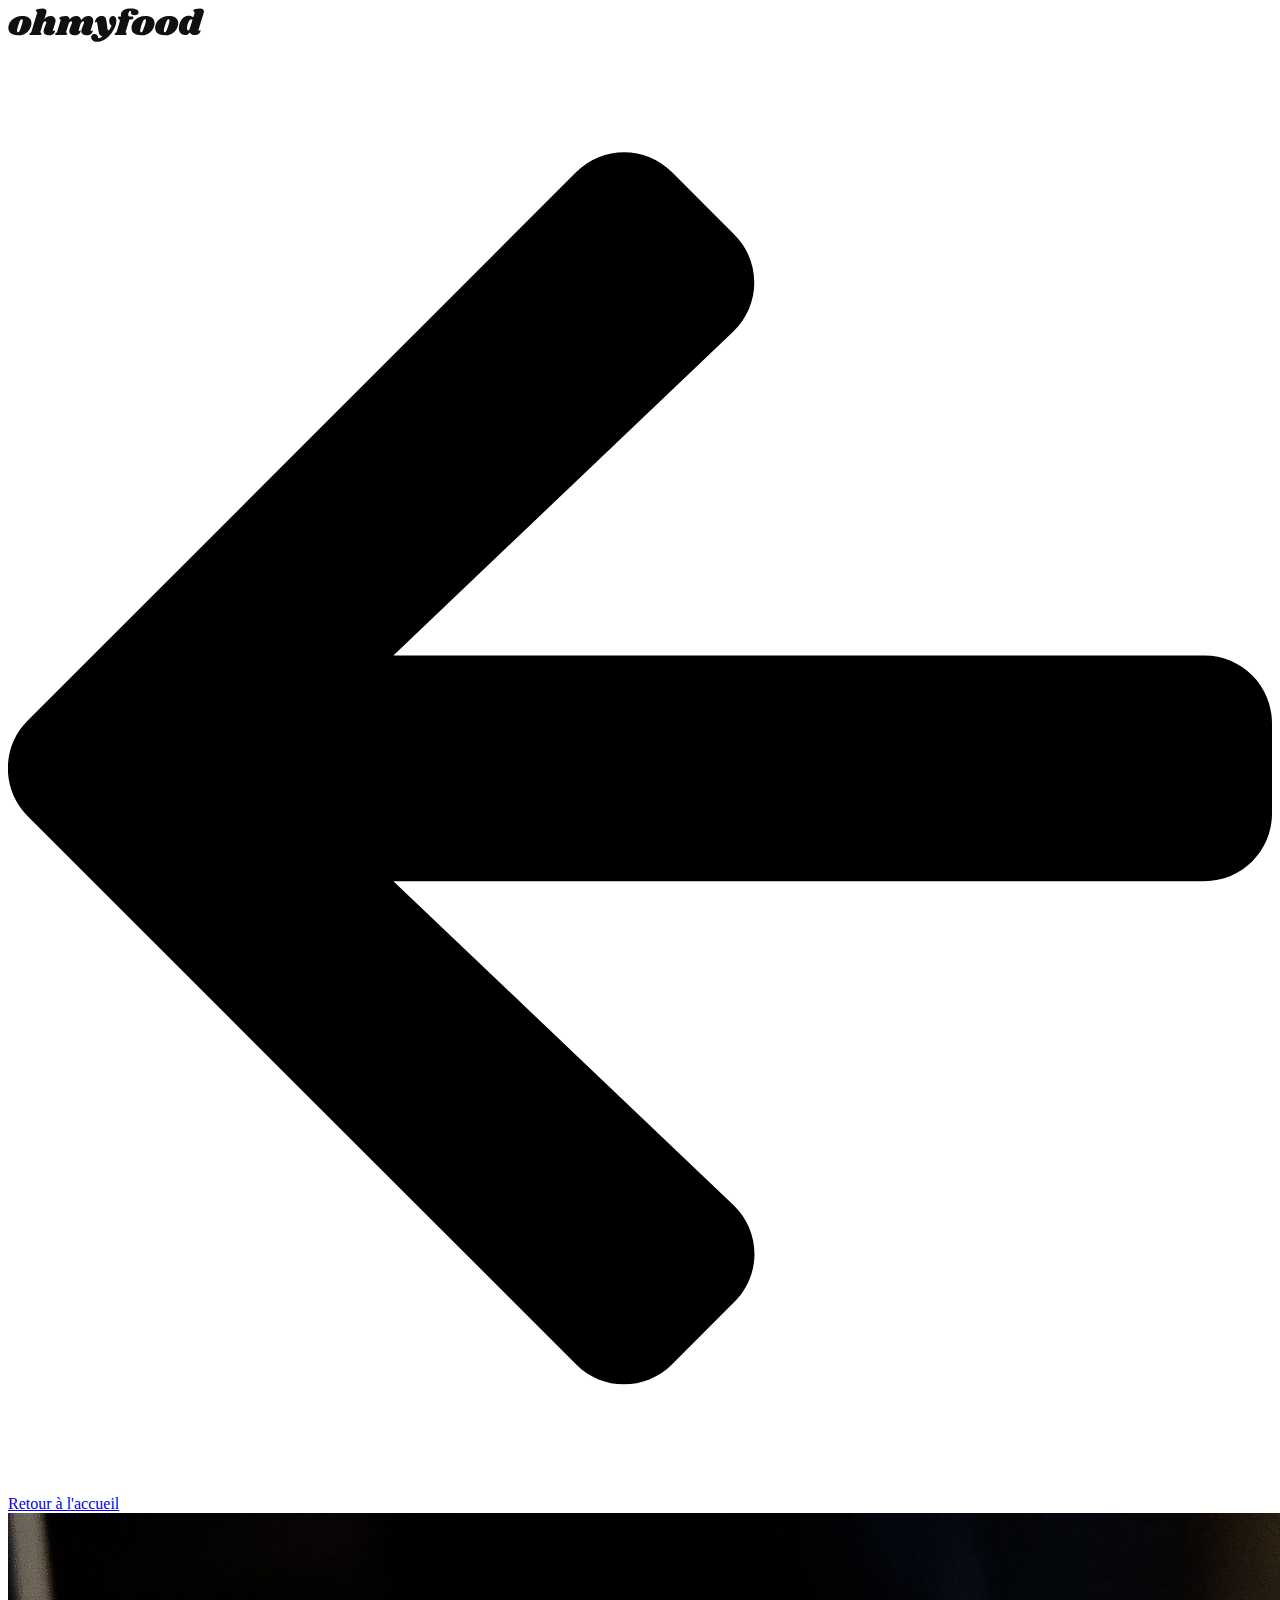
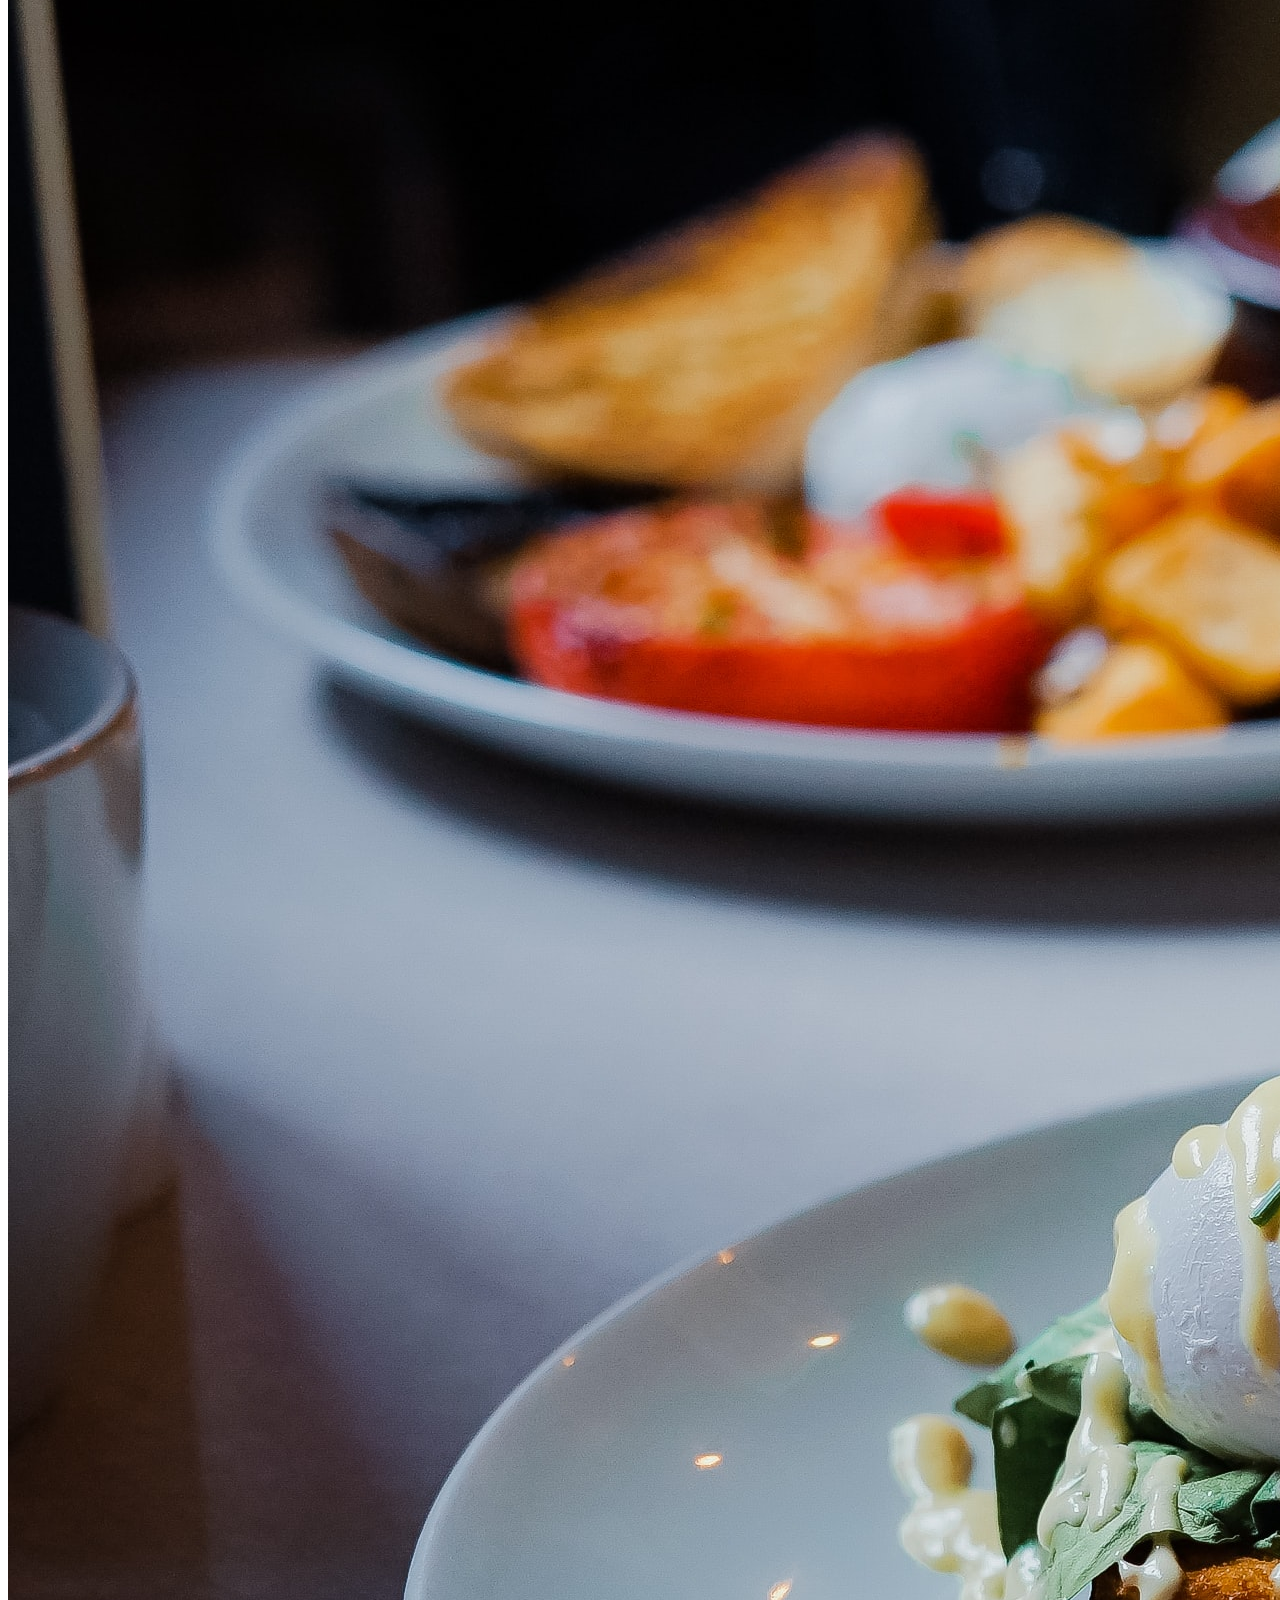
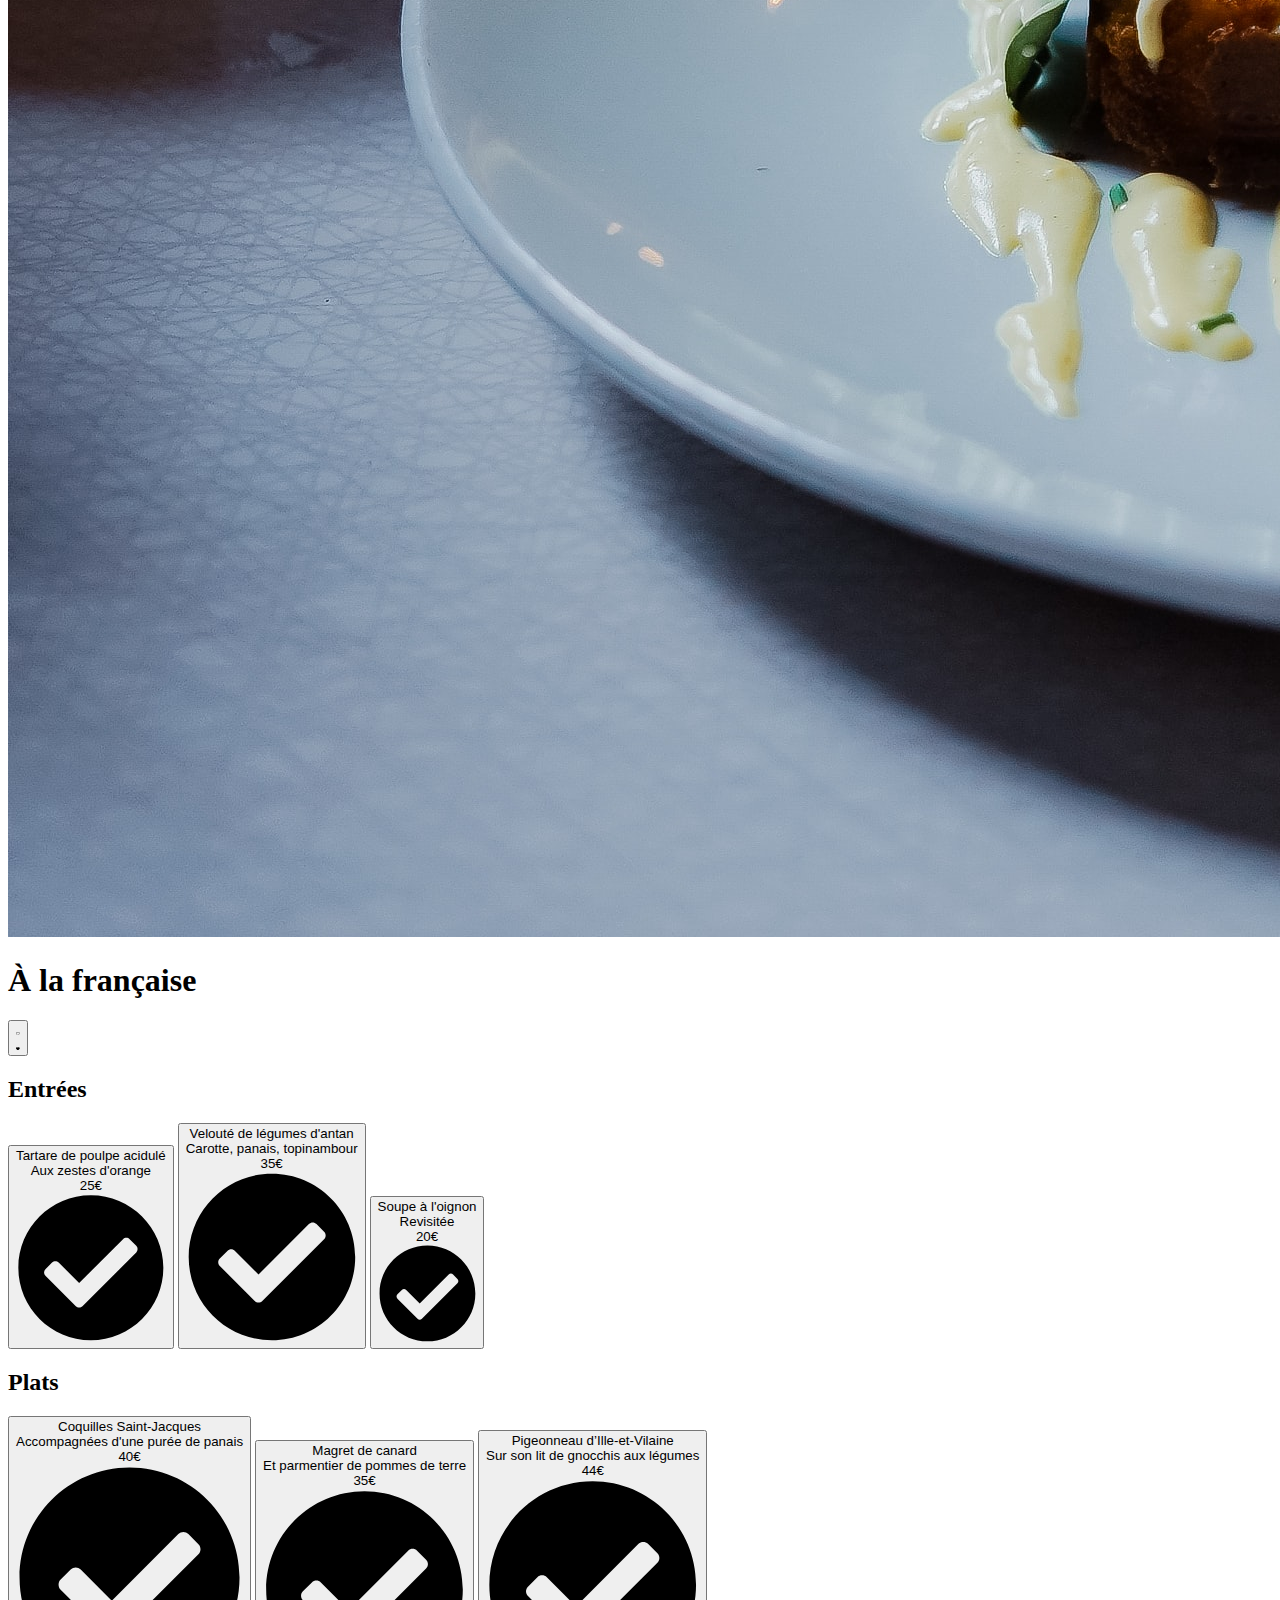
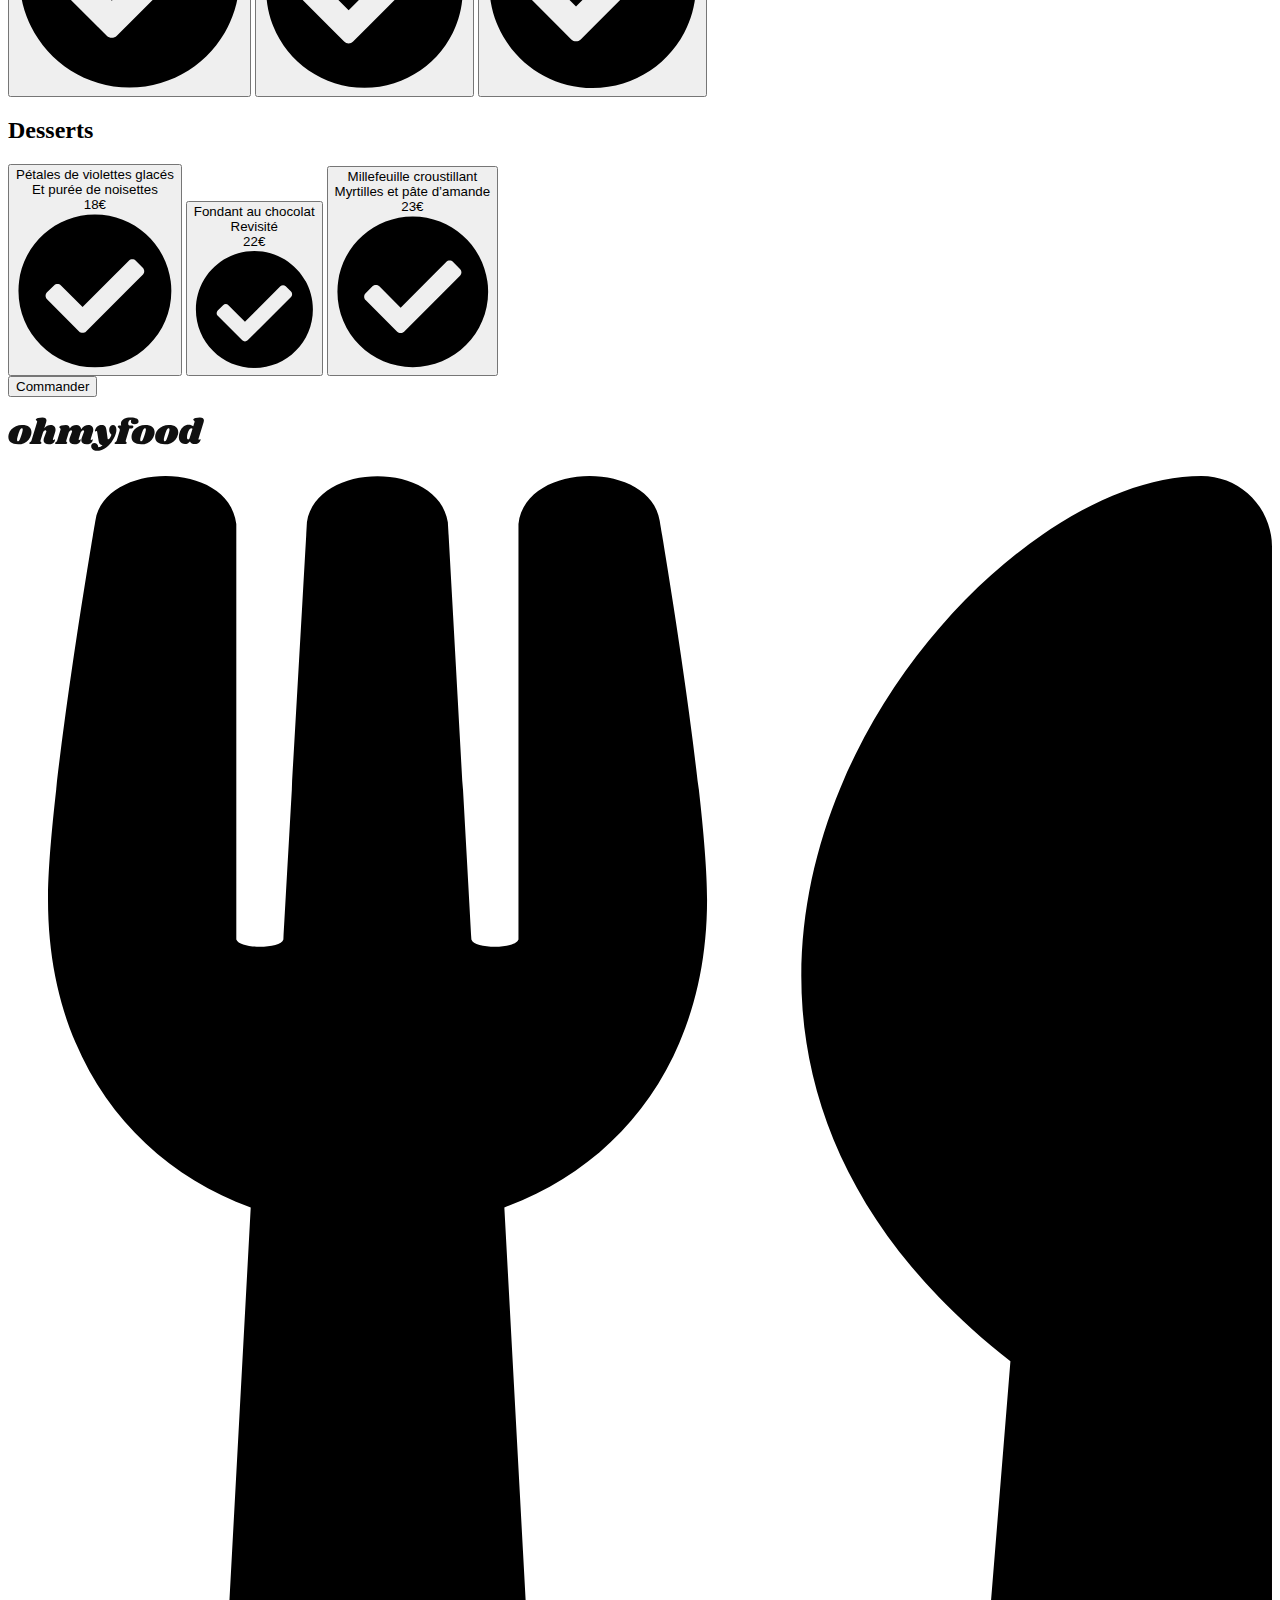
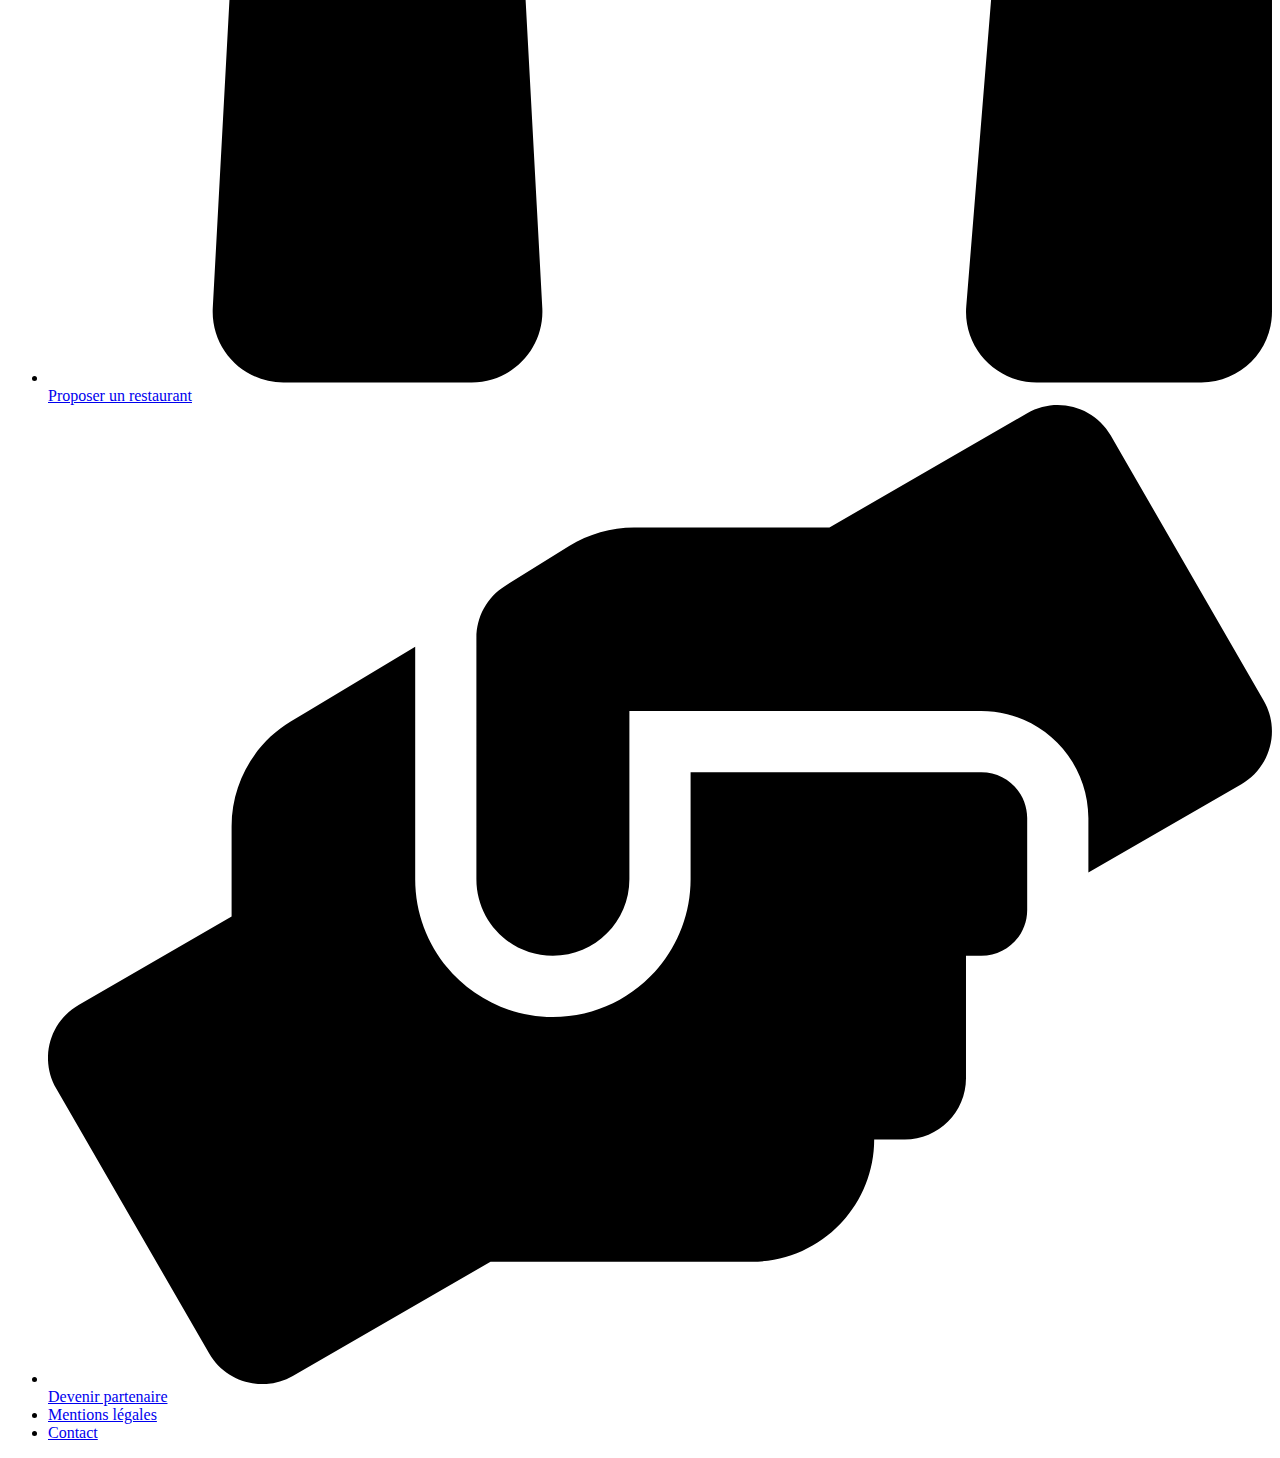
==== a-la-francaise.html @ 271e9403 "Start project" ====
<!DOCTYPE html>
<html lang="fr">
<head>
    <meta charset="UTF-8">
    <meta http-equiv="X-UA-Compatible" content="IE=edge">
    <meta name="viewport" content="width=device-width, initial-scale=1.0">
    <link rel="stylesheet" href="assets/css/main.css">
    <link rel="preconnect" href="https://fonts.googleapis.com">
    <link rel="preconnect" href="https://fonts.gstatic.com" crossorigin>
    <link href="https://fonts.googleapis.com/css2?family=Roboto:wght@300;400;500;700&family=Shrikhand&display=swap" rel="stylesheet">
    <title>Ohmyfood - À la française</title>
</head>
<body>
    <div class="container">
        <header class="header">
            <a href="" class="header-logo">
                <svg width="196" height="34" viewBox="0 0 196 34" fill="none" xmlns="http://www.w3.org/2000/svg"><path d="M13.932 7.956C17.196 7.956 19.596 8.61599 21.132 9.936C22.692 11.256 23.472 12.984 23.472 15.12C23.472 15.84 23.376 16.644 23.184 17.532C22.728 19.5 21.876 21.228 20.628 22.716C19.38 24.18 17.844 25.32 16.02 26.136C14.22 26.928 12.264 27.324 10.152 27.324C6.81599 27.324 4.34399 26.664 2.73599 25.344C1.15199 24 0.359985 22.224 0.359985 20.016C0.359985 19.272 0.455985 18.444 0.647985 17.532C1.10399 15.66 1.96799 14.004 3.23999 12.564C4.53599 11.1 6.10799 9.972 7.95599 9.18C9.82799 8.364 11.82 7.956 13.932 7.956ZM13.824 11.16C13.32 11.16 12.78 11.616 12.204 12.528C11.652 13.416 10.992 15.108 10.224 17.604C9.45599 20.1 9.07199 21.852 9.07199 22.86C9.07199 23.388 9.15599 23.748 9.32399 23.94C9.49199 24.108 9.71999 24.192 10.008 24.192C10.512 24.24 11.028 23.808 11.556 22.896C12.108 21.984 12.792 20.208 13.608 17.568C14.352 15.24 14.724 13.548 14.724 12.492C14.724 11.988 14.64 11.64 14.472 11.448C14.328 11.256 14.112 11.16 13.824 11.16Z" fill="#101010"/><path d="M44.9899 22.032C44.9419 22.128 44.9179 22.272 44.9179 22.464C44.9179 22.632 44.9539 22.764 45.0259 22.86C45.1219 22.956 45.2419 23.004 45.3859 23.004C45.6739 23.004 45.9139 22.884 46.1059 22.644C46.3219 22.38 46.4659 22.248 46.5379 22.248C46.6579 22.248 46.7539 22.332 46.8259 22.5C46.8979 22.644 46.9339 22.824 46.9339 23.04C46.9579 23.736 46.7299 24.42 46.2499 25.092C45.7699 25.74 45.0619 26.28 44.1259 26.712C43.2139 27.12 42.1099 27.324 40.8139 27.324C39.2299 27.324 37.9699 26.964 37.0339 26.244C36.0979 25.5 35.6179 24.516 35.5939 23.292C35.5939 22.404 35.8099 21.408 36.2419 20.304L38.2219 15.12C38.3419 14.808 38.4019 14.556 38.4019 14.364C38.4019 14.052 38.2939 13.812 38.0779 13.644C37.8859 13.452 37.6459 13.356 37.3579 13.356C36.9019 13.356 36.4339 13.572 35.9539 14.004C35.4979 14.412 35.1259 15.084 34.8379 16.02V15.948L32.5699 23.256C32.4979 23.544 32.4619 23.796 32.4619 24.012C32.4619 24.324 32.5219 24.576 32.6419 24.768C32.7619 24.936 32.9299 25.104 33.1459 25.272C33.3139 25.44 33.4339 25.584 33.5059 25.704C33.5779 25.8 33.5899 25.932 33.5419 26.1C33.4219 26.412 33.1819 26.64 32.8219 26.784C32.4619 26.928 31.9099 27 31.1659 27H22.9579C22.3339 27 21.8779 26.904 21.5899 26.712C21.3019 26.496 21.2059 26.22 21.3019 25.884C21.3979 25.596 21.6499 25.344 22.0579 25.128C22.4179 24.936 22.7179 24.708 22.9579 24.444C23.1979 24.18 23.4019 23.76 23.5699 23.184L29.0419 5.22C29.1139 5.004 29.1499 4.824 29.1499 4.68C29.1499 4.416 29.0779 4.2 28.9339 4.032C28.8139 3.864 28.6459 3.696 28.4299 3.528C28.1899 3.336 28.0099 3.168 27.8899 3.024C27.7939 2.88 27.7819 2.688 27.8539 2.448C27.9979 1.896 28.7539 1.416 30.1219 1.00799C31.4899 0.599996 32.9179 0.395996 34.4059 0.395996C35.7979 0.395996 36.8179 0.659996 37.4659 1.188C38.1379 1.716 38.4739 2.436 38.4739 3.348C38.4739 3.876 38.3899 4.392 38.2219 4.896L36.2779 11.232C37.2139 10.008 38.1979 9.156 39.2299 8.676C40.2859 8.196 41.4259 7.956 42.6499 7.956C44.1139 7.956 45.2899 8.4 46.1779 9.288C47.0899 10.176 47.5459 11.328 47.5459 12.744C47.5459 13.488 47.4259 14.22 47.1859 14.94L44.9899 22.032Z" fill="#101010"/><path d="M82.7165 22.032C82.6685 22.128 82.6445 22.272 82.6445 22.464C82.6445 22.632 82.6805 22.764 82.7525 22.86C82.8485 22.956 82.9685 23.004 83.1125 23.004C83.4005 23.004 83.6405 22.884 83.8325 22.644C84.0485 22.38 84.1925 22.248 84.2645 22.248C84.3845 22.248 84.4805 22.332 84.5525 22.5C84.6245 22.644 84.6605 22.824 84.6605 23.04C84.6845 23.736 84.4565 24.42 83.9765 25.092C83.4965 25.74 82.7885 26.28 81.8525 26.712C80.9405 27.12 79.8365 27.324 78.5405 27.324C76.9565 27.324 75.6965 26.964 74.7605 26.244C73.8245 25.5 73.3445 24.516 73.3205 23.292C73.3205 22.404 73.5365 21.408 73.9685 20.304L75.9485 15.12C76.0685 14.808 76.1285 14.556 76.1285 14.364C76.1285 14.052 76.0205 13.812 75.8045 13.644C75.6125 13.452 75.3725 13.356 75.0845 13.356C74.6765 13.356 74.2565 13.536 73.8245 13.896C73.3925 14.256 73.0085 14.82 72.6725 15.588L70.6925 22.032C70.6445 22.128 70.6205 22.272 70.6205 22.464C70.6205 22.632 70.6565 22.764 70.7285 22.86C70.8245 22.956 70.9445 23.004 71.0885 23.004C71.3765 23.004 71.6165 22.884 71.8085 22.644C72.0245 22.38 72.1685 22.248 72.2405 22.248C72.3605 22.248 72.4565 22.332 72.5285 22.5C72.6005 22.644 72.6365 22.824 72.6365 23.04C72.6605 23.736 72.4325 24.42 71.9525 25.092C71.4725 25.74 70.7645 26.28 69.8285 26.712C68.9165 27.12 67.8125 27.324 66.5165 27.324C64.9325 27.324 63.6725 26.964 62.7365 26.244C61.8005 25.5 61.3205 24.516 61.2965 23.292C61.2965 22.404 61.5125 21.408 61.9445 20.304L63.9245 15.12C64.0445 14.808 64.1045 14.556 64.1045 14.364C64.1045 14.052 63.9965 13.812 63.7805 13.644C63.5885 13.452 63.3485 13.356 63.0605 13.356C62.6525 13.356 62.2325 13.536 61.8005 13.896C61.3685 14.232 61.0085 14.784 60.7205 15.552L58.3445 23.256C58.2485 23.52 58.2005 23.772 58.2005 24.012C58.2005 24.3 58.2605 24.54 58.3805 24.732C58.5005 24.9 58.6685 25.08 58.8845 25.272C59.0525 25.416 59.1725 25.548 59.2445 25.668C59.3165 25.788 59.3285 25.932 59.2805 26.1C59.1845 26.412 58.9565 26.64 58.5965 26.784C58.2365 26.928 57.6725 27 56.9045 27H48.6965C48.0725 27 47.6285 26.904 47.3645 26.712C47.0765 26.496 46.9685 26.22 47.0405 25.884C47.1365 25.596 47.3885 25.344 47.7965 25.128C48.1565 24.936 48.4565 24.708 48.6965 24.444C48.9365 24.18 49.1405 23.76 49.3085 23.184L52.5125 12.78C52.5605 12.66 52.5845 12.492 52.5845 12.276C52.5845 12.012 52.5245 11.808 52.4045 11.664C52.3085 11.52 52.1405 11.34 51.9005 11.124C51.6605 10.932 51.4925 10.764 51.3965 10.62C51.3005 10.476 51.2885 10.284 51.3605 10.044C51.5045 9.492 52.2605 9.012 53.6285 8.604C54.9965 8.172 56.4245 7.956 57.9125 7.956C59.0885 7.956 60.0125 8.28 60.6845 8.928C61.3805 9.576 61.7165 10.464 61.6925 11.592C62.6765 10.224 63.7085 9.276 64.7885 8.748C65.8925 8.22 67.0805 7.956 68.3525 7.956C69.7445 7.956 70.8725 8.364 71.7365 9.18C72.6245 9.972 73.1165 11.016 73.2125 12.312C74.2445 10.68 75.3485 9.552 76.5245 8.928C77.7005 8.28 78.9845 7.956 80.3765 7.956C81.8405 7.956 83.0165 8.4 83.9045 9.288C84.8165 10.176 85.2725 11.328 85.2725 12.744C85.2725 13.488 85.1525 14.22 84.9125 14.94L82.7165 22.032Z" fill="#101010"/><path d="M104.932 7.956C105.988 7.956 106.828 8.388 107.452 9.252C108.1 10.092 108.424 11.244 108.424 12.708C108.424 13.98 108.196 15.348 107.74 16.812C106.852 19.764 105.424 22.548 103.456 25.164C101.512 27.78 99.2675 29.88 96.7235 31.464C94.2035 33.048 91.6836 33.84 89.1636 33.84C87.9156 33.84 86.8355 33.624 85.9235 33.192C85.0355 32.76 84.3635 32.184 83.9075 31.464C83.4275 30.744 83.1875 29.976 83.1875 29.16C83.1875 28.8 83.2475 28.404 83.3675 27.972C83.5835 27.3 83.9435 26.784 84.4475 26.424C84.9515 26.064 85.5516 25.884 86.2476 25.884C87.3516 25.884 88.2515 26.256 88.9475 27C89.6675 27.768 90.1236 28.812 90.3156 30.132C91.8516 30.06 93.2675 29.4 94.5635 28.152C93.3395 27.936 92.4275 27.528 91.8275 26.928C91.2515 26.304 90.8555 25.344 90.6395 24.048L89.1995 15.228C89.1275 14.772 89.0195 14.46 88.8755 14.292C88.7555 14.1 88.5876 14.004 88.3716 14.004C88.2036 14.004 87.9995 14.088 87.7595 14.256C87.5435 14.424 87.3875 14.508 87.2915 14.508C87.0995 14.508 87.0035 14.304 87.0035 13.896C87.0035 13.56 87.0635 13.2 87.1835 12.816C87.6155 11.448 88.4196 10.296 89.5956 9.36C90.7716 8.4 92.1395 7.92 93.6995 7.92C95.2355 7.92 96.3635 8.376 97.0835 9.288C97.8275 10.2 98.3076 11.604 98.5236 13.5L99.6035 21.42C99.6755 22.02 99.8915 22.32 100.252 22.32C100.684 22.32 101.188 21.936 101.764 21.168C102.34 20.376 102.904 19.26 103.456 17.82C102.736 17.172 102.184 16.428 101.8 15.588C101.416 14.748 101.224 13.848 101.224 12.888C101.224 12.144 101.32 11.472 101.512 10.872C101.8 9.912 102.244 9.192 102.844 8.712C103.468 8.208 104.164 7.956 104.932 7.956Z" fill="#101010"/><path d="M122.864 0.395996C125.432 0.395996 127.352 0.791996 128.624 1.584C129.92 2.352 130.568 3.3 130.568 4.428C130.568 5.34 130.184 6.048 129.416 6.552C128.672 7.032 127.688 7.272 126.464 7.272C125.336 7.272 124.46 6.996 123.836 6.444C123.212 5.892 122.9 5.208 122.9 4.392C122.9 3.888 123.056 3.36 123.368 2.808C122.648 2.808 122.048 2.988 121.568 3.348C121.088 3.684 120.716 4.272 120.452 5.112C120.308 5.64 120.236 6.132 120.236 6.588C120.236 7.164 120.332 7.62 120.524 7.956C120.74 8.268 121.04 8.424 121.424 8.424H123.548C124.796 8.424 125.42 8.808 125.42 9.576C125.42 9.672 125.396 9.816 125.348 10.008C125.204 10.536 124.904 10.932 124.448 11.196C124.016 11.46 123.356 11.592 122.468 11.592H121.388L117.824 23.256C117.752 23.544 117.716 23.796 117.716 24.012C117.716 24.324 117.776 24.576 117.896 24.768C118.016 24.936 118.184 25.104 118.4 25.272C118.568 25.44 118.688 25.584 118.76 25.704C118.832 25.8 118.844 25.932 118.796 26.1C118.676 26.412 118.436 26.64 118.076 26.784C117.716 26.928 117.164 27 116.42 27H108.212C107.588 27 107.132 26.904 106.844 26.712C106.556 26.496 106.46 26.22 106.556 25.884C106.652 25.596 106.904 25.344 107.312 25.128C107.672 24.936 107.972 24.708 108.212 24.444C108.452 24.18 108.656 23.76 108.824 23.184L111.632 13.968C111.752 13.608 111.812 13.236 111.812 12.852C111.812 12.372 111.704 12 111.488 11.736C111.296 11.448 110.996 11.136 110.588 10.8C110.324 10.584 110.12 10.404 109.976 10.26C109.856 10.092 109.796 9.9 109.796 9.684C109.772 9.228 109.928 8.904 110.264 8.712C110.624 8.52 111.296 8.424 112.28 8.424H113.18C113.012 7.824 112.928 7.224 112.928 6.624C112.928 6.024 113.036 5.4 113.252 4.752C113.708 3.528 114.68 2.496 116.168 1.65599C117.68 0.815996 119.912 0.395996 122.864 0.395996Z" fill="#101010"/><path d="M137.084 7.956C140.348 7.956 142.748 8.61599 144.284 9.936C145.844 11.256 146.624 12.984 146.624 15.12C146.624 15.84 146.528 16.644 146.336 17.532C145.88 19.5 145.028 21.228 143.78 22.716C142.532 24.18 140.996 25.32 139.172 26.136C137.372 26.928 135.416 27.324 133.304 27.324C129.968 27.324 127.496 26.664 125.888 25.344C124.304 24 123.512 22.224 123.512 20.016C123.512 19.272 123.608 18.444 123.8 17.532C124.256 15.66 125.12 14.004 126.392 12.564C127.688 11.1 129.26 9.972 131.108 9.18C132.98 8.364 134.972 7.956 137.084 7.956ZM136.976 11.16C136.472 11.16 135.932 11.616 135.356 12.528C134.804 13.416 134.144 15.108 133.376 17.604C132.608 20.1 132.224 21.852 132.224 22.86C132.224 23.388 132.308 23.748 132.476 23.94C132.644 24.108 132.872 24.192 133.16 24.192C133.664 24.24 134.18 23.808 134.708 22.896C135.26 21.984 135.944 20.208 136.76 17.568C137.504 15.24 137.876 13.548 137.876 12.492C137.876 11.988 137.792 11.64 137.624 11.448C137.48 11.256 137.264 11.16 136.976 11.16Z" fill="#101010"/><path d="M160.709 7.956C163.973 7.956 166.373 8.61599 167.909 9.936C169.469 11.256 170.249 12.984 170.249 15.12C170.249 15.84 170.153 16.644 169.961 17.532C169.505 19.5 168.653 21.228 167.405 22.716C166.157 24.18 164.621 25.32 162.797 26.136C160.997 26.928 159.041 27.324 156.929 27.324C153.593 27.324 151.121 26.664 149.513 25.344C147.929 24 147.137 22.224 147.137 20.016C147.137 19.272 147.233 18.444 147.425 17.532C147.881 15.66 148.745 14.004 150.017 12.564C151.313 11.1 152.885 9.972 154.733 9.18C156.605 8.364 158.597 7.956 160.709 7.956ZM160.601 11.16C160.097 11.16 159.557 11.616 158.981 12.528C158.429 13.416 157.769 15.108 157.001 17.604C156.233 20.1 155.849 21.852 155.849 22.86C155.849 23.388 155.933 23.748 156.101 23.94C156.269 24.108 156.497 24.192 156.785 24.192C157.289 24.24 157.805 23.808 158.333 22.896C158.885 21.984 159.569 20.208 160.385 17.568C161.129 15.24 161.501 13.548 161.501 12.492C161.501 11.988 161.417 11.64 161.249 11.448C161.105 11.256 160.889 11.16 160.601 11.16Z" fill="#101010"/><path d="M190.526 21.816C190.478 22.008 190.454 22.14 190.454 22.212C190.454 22.38 190.502 22.512 190.598 22.608C190.694 22.704 190.814 22.752 190.958 22.752C191.246 22.752 191.486 22.632 191.678 22.392C191.894 22.128 192.038 21.996 192.11 21.996C192.23 21.996 192.326 22.08 192.398 22.248C192.47 22.416 192.506 22.608 192.506 22.824C192.53 23.472 192.278 24.132 191.75 24.804C191.246 25.476 190.562 26.028 189.698 26.46C188.834 26.892 187.898 27.108 186.89 27.108C185.69 27.108 184.646 26.88 183.758 26.424C182.87 25.968 182.258 25.368 181.922 24.624C181.274 25.464 180.53 26.088 179.69 26.496C178.85 26.904 177.962 27.108 177.026 27.108C175.922 27.108 174.89 26.832 173.93 26.28C172.994 25.728 172.238 24.948 171.662 23.94C171.11 22.908 170.834 21.744 170.834 20.448C170.834 18.264 171.242 16.212 172.058 14.292C172.898 12.348 174.062 10.788 175.55 9.612C177.038 8.412 178.73 7.812 180.626 7.812C181.658 7.812 182.534 7.932 183.254 8.172C183.998 8.412 184.67 8.772 185.27 9.252L186.494 5.22C186.566 5.004 186.602 4.824 186.602 4.68C186.602 4.416 186.53 4.2 186.386 4.032C186.266 3.864 186.098 3.696 185.882 3.528C185.642 3.336 185.462 3.168 185.342 3.024C185.246 2.88 185.234 2.688 185.306 2.448C185.45 1.896 186.206 1.416 187.574 1.00799C188.942 0.599996 190.37 0.395996 191.858 0.395996C193.25 0.395996 194.27 0.659996 194.918 1.188C195.59 1.716 195.926 2.436 195.926 3.348C195.926 3.876 195.842 4.392 195.674 4.896L190.526 21.816ZM184.514 11.7C184.13 11.364 183.71 11.196 183.254 11.196C182.558 11.196 181.874 11.712 181.202 12.744C180.53 13.776 179.99 15.024 179.582 16.488C179.174 17.952 178.982 19.272 179.006 20.448C179.006 21.768 179.438 22.428 180.302 22.428C180.614 22.428 180.878 22.308 181.094 22.068C181.31 21.804 181.514 21.384 181.706 20.808L184.514 11.7Z" fill="#101010"/></svg>
            </a>
            <a href="index.html" class="header-back">
                <svg class="header-back-icon" xmlns="http://www.w3.org/2000/svg" viewBox="0 0 448 512"><path d="M257.5 445.1l-22.2 22.2c-9.4 9.4-24.6 9.4-33.9 0L7 273c-9.4-9.4-9.4-24.6 0-33.9L201.4 44.7c9.4-9.4 24.6-9.4 33.9 0l22.2 22.2c9.5 9.5 9.3 25-.4 34.3L136.6 216H424c13.3 0 24 10.7 24 24v32c0 13.3-10.7 24-24 24H136.6l120.5 114.8c9.8 9.3 10 24.8.4 34.3z"/></svg>
                <span class="header-back-text">Retour à l'accueil</span>
            </a>
        </header>
        <main class="main">
            <section class="restaurant">
                <div class="restaurant-picture">
                    <img src="assets/images/restaurants/toa-heftiba-DQKerTsQwi0-unsplash.jpg" alt="À la française">
                </div>
                <div class="restaurant-wrapper">
                    <div class="restaurant-header">
                        <h1 class="restaurant-header-title">À la française</h1>
                        <div class="restaurant-header-action">
                            <button class="like">

                                <svg class="like-heart-light" xmlns="http://www.w3.org/2000/svg" viewBox="0 0 512 512"><path d="M462.3 62.7c-54.5-46.4-136-38.7-186.6 13.5L256 96.6l-19.7-20.3C195.5 34.1 113.2 8.7 49.7 62.7c-62.8 53.6-66.1 149.8-9.9 207.8l193.5 199.8c6.2 6.4 14.4 9.7 22.6 9.7 8.2 0 16.4-3.2 22.6-9.7L472 270.5c56.4-58 53.1-154.2-9.7-207.8zm-13.1 185.6L256.4 448.1 62.8 248.3c-38.4-39.6-46.4-115.1 7.7-161.2 54.8-46.8 119.2-12.9 142.8 11.5l42.7 44.1 42.7-44.1c23.2-24 88.2-58 142.8-11.5 54 46 46.1 121.5 7.7 161.2z"/></svg>
                                <svg class="like-heart-solid" xmlns="http://www.w3.org/2000/svg" viewBox="0 0 512 512">
                                    <defs>
                                        <linearGradient id="like-gradient" gradientTransform="rotate(110)">
                                            <stop offset="0%" stop-color="var(--color-start)" />
                                            <stop offset="100%" stop-color="var(--color-end)" />
                                        </linearGradient>
                                    </defs>
                                    <path d="M462.3 62.6C407.5 15.9 326 24.3 275.7 76.2L256 96.5l-19.7-20.3C186.1 24.3 104.5 15.9 49.7 62.6c-62.8 53.6-66.1 149.8-9.9 207.9l193.5 199.8c12.5 12.9 32.8 12.9 45.3 0l193.5-199.8c56.3-58.1 53-154.3-9.8-207.9z"/>
                                </svg>
                            </button>
                        </div>
                    </div>
                    <div class="restaurant-menu">
                        <div class="courses">
                            <h2 class="courses-title">Entrées</h2>
                            <div class="courses-list">
                                <button type="button" class="course">
                                    <div class="course-content">
                                        <div class="course-content-header">
                                            <div class="course-content-header-title">Tartare de poulpe acidulé</div>
                                            <div class="course-content-header-secondary">Aux zestes d'orange</div>
                                        </div>
                                        <div class="course-content-price">25€</div>
                                    </div>
                                    <div class="course-checkbox">
                                        <span class="course-checkbox-icon">
                                            <svg xmlns="http://www.w3.org/2000/svg" viewBox="0 0 512 512"><path d="M504 256c0 136.967-111.033 248-248 248S8 392.967 8 256 119.033 8 256 8s248 111.033 248 248zM227.314 387.314l184-184c6.248-6.248 6.248-16.379 0-22.627l-22.627-22.627c-6.248-6.249-16.379-6.249-22.628 0L216 308.118l-70.059-70.059c-6.248-6.248-16.379-6.248-22.628 0l-22.627 22.627c-6.248 6.248-6.248 16.379 0 22.627l104 104c6.249 6.249 16.379 6.249 22.628.001z"/></svg>
                                        </span>
                                    </div>
                                </button>
                                <button type="button" class="course">
                                    <div class="course-content">
                                        <div class="course-content-header">
                                            <div class="course-content-header-title">Velouté de légumes d'antan</div>
                                            <div class="course-content-header-secondary">Carotte, panais, topinambour</div>
                                        </div>
                                        <div class="course-content-price">35€</div>
                                    </div>
                                    <div class="course-checkbox">
                                        <span class="course-checkbox-icon">
                                            <svg xmlns="http://www.w3.org/2000/svg" viewBox="0 0 512 512"><path d="M504 256c0 136.967-111.033 248-248 248S8 392.967 8 256 119.033 8 256 8s248 111.033 248 248zM227.314 387.314l184-184c6.248-6.248 6.248-16.379 0-22.627l-22.627-22.627c-6.248-6.249-16.379-6.249-22.628 0L216 308.118l-70.059-70.059c-6.248-6.248-16.379-6.248-22.628 0l-22.627 22.627c-6.248 6.248-6.248 16.379 0 22.627l104 104c6.249 6.249 16.379 6.249 22.628.001z"/></svg>
                                        </span>
                                    </div>
                                </button>
                                <button type="button" class="course">
                                    <div class="course-content">
                                        <div class="course-content-header">
                                            <div class="course-content-header-title">Soupe à l'oignon</div>
                                            <div class="course-content-header-secondary">Revisitée</div>
                                        </div>
                                        <div class="course-content-price">20€</div>
                                    </div>
                                    <div class="course-checkbox">
                                        <span class="course-checkbox-icon">
                                            <svg xmlns="http://www.w3.org/2000/svg" viewBox="0 0 512 512"><path d="M504 256c0 136.967-111.033 248-248 248S8 392.967 8 256 119.033 8 256 8s248 111.033 248 248zM227.314 387.314l184-184c6.248-6.248 6.248-16.379 0-22.627l-22.627-22.627c-6.248-6.249-16.379-6.249-22.628 0L216 308.118l-70.059-70.059c-6.248-6.248-16.379-6.248-22.628 0l-22.627 22.627c-6.248 6.248-6.248 16.379 0 22.627l104 104c6.249 6.249 16.379 6.249 22.628.001z"/></svg>
                                        </span>
                                    </div>
                                </button>
                            </div>
                        </div>
                        <div class="courses">
                            <h2 class="courses-title">Plats</h2>
                            <div class="courses-list">
                                <button type="button" class="course">
                                    <div class="course-content">
                                        <div class="course-content-header">
                                            <div class="course-content-header-title">Coquilles Saint-Jacques</div>
                                            <div class="course-content-header-secondary">Accompagnées d'une purée de panais</div>
                                        </div>
                                        <div class="course-content-price">40€</div>
                                    </div>
                                    <div class="course-checkbox">
                                        <span class="course-checkbox-icon">
                                            <svg xmlns="http://www.w3.org/2000/svg" viewBox="0 0 512 512"><path d="M504 256c0 136.967-111.033 248-248 248S8 392.967 8 256 119.033 8 256 8s248 111.033 248 248zM227.314 387.314l184-184c6.248-6.248 6.248-16.379 0-22.627l-22.627-22.627c-6.248-6.249-16.379-6.249-22.628 0L216 308.118l-70.059-70.059c-6.248-6.248-16.379-6.248-22.628 0l-22.627 22.627c-6.248 6.248-6.248 16.379 0 22.627l104 104c6.249 6.249 16.379 6.249 22.628.001z"/></svg>
                                        </span>
                                    </div>
                                </button>
                                <button type="button" class="course">
                                    <div class="course-content">
                                        <div class="course-content-header">
                                            <div class="course-content-header-title">Magret de canard</div>
                                            <div class="course-content-header-secondary">Et parmentier de pommes de terre</div>
                                        </div>
                                        <div class="course-content-price">35€</div>
                                    </div>
                                    <div class="course-checkbox">
                                        <span class="course-checkbox-icon">
                                            <svg xmlns="http://www.w3.org/2000/svg" viewBox="0 0 512 512"><path d="M504 256c0 136.967-111.033 248-248 248S8 392.967 8 256 119.033 8 256 8s248 111.033 248 248zM227.314 387.314l184-184c6.248-6.248 6.248-16.379 0-22.627l-22.627-22.627c-6.248-6.249-16.379-6.249-22.628 0L216 308.118l-70.059-70.059c-6.248-6.248-16.379-6.248-22.628 0l-22.627 22.627c-6.248 6.248-6.248 16.379 0 22.627l104 104c6.249 6.249 16.379 6.249 22.628.001z"/></svg>
                                        </span>
                                    </div>
                                </button>
                                <button type="button" class="course">
                                    <div class="course-content">
                                        <div class="course-content-header">
                                            <div class="course-content-header-title">Pigeonneau d’Ille-et-Vilaine</div>
                                            <div class="course-content-header-secondary">Sur son lit de gnocchis aux légumes</div>
                                        </div>
                                        <div class="course-content-price">44€</div>
                                    </div>
                                    <div class="course-checkbox">
                                        <span class="course-checkbox-icon">
                                            <svg xmlns="http://www.w3.org/2000/svg" viewBox="0 0 512 512"><path d="M504 256c0 136.967-111.033 248-248 248S8 392.967 8 256 119.033 8 256 8s248 111.033 248 248zM227.314 387.314l184-184c6.248-6.248 6.248-16.379 0-22.627l-22.627-22.627c-6.248-6.249-16.379-6.249-22.628 0L216 308.118l-70.059-70.059c-6.248-6.248-16.379-6.248-22.628 0l-22.627 22.627c-6.248 6.248-6.248 16.379 0 22.627l104 104c6.249 6.249 16.379 6.249 22.628.001z"/></svg>
                                        </span>
                                    </div>
                                </button>
                            </div>
                        </div>
                        <div class="courses">
                            <h2 class="courses-title">Desserts</h2>
                            <div class="courses-list">
                                <button type="button" class="course">
                                    <div class="course-content">
                                        <div class="course-content-header">
                                            <div class="course-content-header-title">Pétales de violettes glacés</div>
                                            <div class="course-content-header-secondary">Et purée de noisettes</div>
                                        </div>
                                        <div class="course-content-price">18€</div>
                                    </div>
                                    <div class="course-checkbox">
                                        <span class="course-checkbox-icon">
                                            <svg xmlns="http://www.w3.org/2000/svg" viewBox="0 0 512 512"><path d="M504 256c0 136.967-111.033 248-248 248S8 392.967 8 256 119.033 8 256 8s248 111.033 248 248zM227.314 387.314l184-184c6.248-6.248 6.248-16.379 0-22.627l-22.627-22.627c-6.248-6.249-16.379-6.249-22.628 0L216 308.118l-70.059-70.059c-6.248-6.248-16.379-6.248-22.628 0l-22.627 22.627c-6.248 6.248-6.248 16.379 0 22.627l104 104c6.249 6.249 16.379 6.249 22.628.001z"/></svg>
                                        </span>
                                    </div>
                                </button>
                                <button type="button" class="course">
                                    <div class="course-content">
                                        <div class="course-content-header">
                                            <div class="course-content-header-title">Fondant au chocolat</div>
                                            <div class="course-content-header-secondary">Revisité</div>
                                        </div>
                                        <div class="course-content-price">22€</div>
                                    </div>
                                    <div class="course-checkbox">
                                        <span class="course-checkbox-icon">
                                            <svg xmlns="http://www.w3.org/2000/svg" viewBox="0 0 512 512"><path d="M504 256c0 136.967-111.033 248-248 248S8 392.967 8 256 119.033 8 256 8s248 111.033 248 248zM227.314 387.314l184-184c6.248-6.248 6.248-16.379 0-22.627l-22.627-22.627c-6.248-6.249-16.379-6.249-22.628 0L216 308.118l-70.059-70.059c-6.248-6.248-16.379-6.248-22.628 0l-22.627 22.627c-6.248 6.248-6.248 16.379 0 22.627l104 104c6.249 6.249 16.379 6.249 22.628.001z"/></svg>
                                        </span>
                                    </div>
                                </button>
                                <button type="button" class="course">
                                    <div class="course-content">
                                        <div class="course-content-header">
                                            <div class="course-content-header-title">Millefeuille croustillant</div>
                                            <div class="course-content-header-secondary">Myrtilles et pâte d’amande</div>
                                        </div>
                                        <div class="course-content-price">23€</div>
                                    </div>
                                    <div class="course-checkbox">
                                        <span class="course-checkbox-icon">
                                            <svg xmlns="http://www.w3.org/2000/svg" viewBox="0 0 512 512"><path d="M504 256c0 136.967-111.033 248-248 248S8 392.967 8 256 119.033 8 256 8s248 111.033 248 248zM227.314 387.314l184-184c6.248-6.248 6.248-16.379 0-22.627l-22.627-22.627c-6.248-6.249-16.379-6.249-22.628 0L216 308.118l-70.059-70.059c-6.248-6.248-16.379-6.248-22.628 0l-22.627 22.627c-6.248 6.248-6.248 16.379 0 22.627l104 104c6.249 6.249 16.379 6.249 22.628.001z"/></svg>
                                        </span>
                                    </div>
                                </button>
                            </div>
                        </div>
                    </div>
                    <button class="button">Commander</button>
                </div>
            </section>
        </main>
        <footer class="footer">
            <div class="footer-wrapper">
                <h2 class="footer-title">
                    <a href="index.html"><svg aria-label="Ohmyfood" width="196" height="34" viewBox="0 0 196 34" fill="none" xmlns="http://www.w3.org/2000/svg"><path d="M13.932 7.956C17.196 7.956 19.596 8.61599 21.132 9.936C22.692 11.256 23.472 12.984 23.472 15.12C23.472 15.84 23.376 16.644 23.184 17.532C22.728 19.5 21.876 21.228 20.628 22.716C19.38 24.18 17.844 25.32 16.02 26.136C14.22 26.928 12.264 27.324 10.152 27.324C6.81599 27.324 4.34399 26.664 2.73599 25.344C1.15199 24 0.359985 22.224 0.359985 20.016C0.359985 19.272 0.455985 18.444 0.647985 17.532C1.10399 15.66 1.96799 14.004 3.23999 12.564C4.53599 11.1 6.10799 9.972 7.95599 9.18C9.82799 8.364 11.82 7.956 13.932 7.956ZM13.824 11.16C13.32 11.16 12.78 11.616 12.204 12.528C11.652 13.416 10.992 15.108 10.224 17.604C9.45599 20.1 9.07199 21.852 9.07199 22.86C9.07199 23.388 9.15599 23.748 9.32399 23.94C9.49199 24.108 9.71999 24.192 10.008 24.192C10.512 24.24 11.028 23.808 11.556 22.896C12.108 21.984 12.792 20.208 13.608 17.568C14.352 15.24 14.724 13.548 14.724 12.492C14.724 11.988 14.64 11.64 14.472 11.448C14.328 11.256 14.112 11.16 13.824 11.16Z" fill="#101010"/><path d="M44.9899 22.032C44.9419 22.128 44.9179 22.272 44.9179 22.464C44.9179 22.632 44.9539 22.764 45.0259 22.86C45.1219 22.956 45.2419 23.004 45.3859 23.004C45.6739 23.004 45.9139 22.884 46.1059 22.644C46.3219 22.38 46.4659 22.248 46.5379 22.248C46.6579 22.248 46.7539 22.332 46.8259 22.5C46.8979 22.644 46.9339 22.824 46.9339 23.04C46.9579 23.736 46.7299 24.42 46.2499 25.092C45.7699 25.74 45.0619 26.28 44.1259 26.712C43.2139 27.12 42.1099 27.324 40.8139 27.324C39.2299 27.324 37.9699 26.964 37.0339 26.244C36.0979 25.5 35.6179 24.516 35.5939 23.292C35.5939 22.404 35.8099 21.408 36.2419 20.304L38.2219 15.12C38.3419 14.808 38.4019 14.556 38.4019 14.364C38.4019 14.052 38.2939 13.812 38.0779 13.644C37.8859 13.452 37.6459 13.356 37.3579 13.356C36.9019 13.356 36.4339 13.572 35.9539 14.004C35.4979 14.412 35.1259 15.084 34.8379 16.02V15.948L32.5699 23.256C32.4979 23.544 32.4619 23.796 32.4619 24.012C32.4619 24.324 32.5219 24.576 32.6419 24.768C32.7619 24.936 32.9299 25.104 33.1459 25.272C33.3139 25.44 33.4339 25.584 33.5059 25.704C33.5779 25.8 33.5899 25.932 33.5419 26.1C33.4219 26.412 33.1819 26.64 32.8219 26.784C32.4619 26.928 31.9099 27 31.1659 27H22.9579C22.3339 27 21.8779 26.904 21.5899 26.712C21.3019 26.496 21.2059 26.22 21.3019 25.884C21.3979 25.596 21.6499 25.344 22.0579 25.128C22.4179 24.936 22.7179 24.708 22.9579 24.444C23.1979 24.18 23.4019 23.76 23.5699 23.184L29.0419 5.22C29.1139 5.004 29.1499 4.824 29.1499 4.68C29.1499 4.416 29.0779 4.2 28.9339 4.032C28.8139 3.864 28.6459 3.696 28.4299 3.528C28.1899 3.336 28.0099 3.168 27.8899 3.024C27.7939 2.88 27.7819 2.688 27.8539 2.448C27.9979 1.896 28.7539 1.416 30.1219 1.00799C31.4899 0.599996 32.9179 0.395996 34.4059 0.395996C35.7979 0.395996 36.8179 0.659996 37.4659 1.188C38.1379 1.716 38.4739 2.436 38.4739 3.348C38.4739 3.876 38.3899 4.392 38.2219 4.896L36.2779 11.232C37.2139 10.008 38.1979 9.156 39.2299 8.676C40.2859 8.196 41.4259 7.956 42.6499 7.956C44.1139 7.956 45.2899 8.4 46.1779 9.288C47.0899 10.176 47.5459 11.328 47.5459 12.744C47.5459 13.488 47.4259 14.22 47.1859 14.94L44.9899 22.032Z" fill="#101010"/><path d="M82.7165 22.032C82.6685 22.128 82.6445 22.272 82.6445 22.464C82.6445 22.632 82.6805 22.764 82.7525 22.86C82.8485 22.956 82.9685 23.004 83.1125 23.004C83.4005 23.004 83.6405 22.884 83.8325 22.644C84.0485 22.38 84.1925 22.248 84.2645 22.248C84.3845 22.248 84.4805 22.332 84.5525 22.5C84.6245 22.644 84.6605 22.824 84.6605 23.04C84.6845 23.736 84.4565 24.42 83.9765 25.092C83.4965 25.74 82.7885 26.28 81.8525 26.712C80.9405 27.12 79.8365 27.324 78.5405 27.324C76.9565 27.324 75.6965 26.964 74.7605 26.244C73.8245 25.5 73.3445 24.516 73.3205 23.292C73.3205 22.404 73.5365 21.408 73.9685 20.304L75.9485 15.12C76.0685 14.808 76.1285 14.556 76.1285 14.364C76.1285 14.052 76.0205 13.812 75.8045 13.644C75.6125 13.452 75.3725 13.356 75.0845 13.356C74.6765 13.356 74.2565 13.536 73.8245 13.896C73.3925 14.256 73.0085 14.82 72.6725 15.588L70.6925 22.032C70.6445 22.128 70.6205 22.272 70.6205 22.464C70.6205 22.632 70.6565 22.764 70.7285 22.86C70.8245 22.956 70.9445 23.004 71.0885 23.004C71.3765 23.004 71.6165 22.884 71.8085 22.644C72.0245 22.38 72.1685 22.248 72.2405 22.248C72.3605 22.248 72.4565 22.332 72.5285 22.5C72.6005 22.644 72.6365 22.824 72.6365 23.04C72.6605 23.736 72.4325 24.42 71.9525 25.092C71.4725 25.74 70.7645 26.28 69.8285 26.712C68.9165 27.12 67.8125 27.324 66.5165 27.324C64.9325 27.324 63.6725 26.964 62.7365 26.244C61.8005 25.5 61.3205 24.516 61.2965 23.292C61.2965 22.404 61.5125 21.408 61.9445 20.304L63.9245 15.12C64.0445 14.808 64.1045 14.556 64.1045 14.364C64.1045 14.052 63.9965 13.812 63.7805 13.644C63.5885 13.452 63.3485 13.356 63.0605 13.356C62.6525 13.356 62.2325 13.536 61.8005 13.896C61.3685 14.232 61.0085 14.784 60.7205 15.552L58.3445 23.256C58.2485 23.52 58.2005 23.772 58.2005 24.012C58.2005 24.3 58.2605 24.54 58.3805 24.732C58.5005 24.9 58.6685 25.08 58.8845 25.272C59.0525 25.416 59.1725 25.548 59.2445 25.668C59.3165 25.788 59.3285 25.932 59.2805 26.1C59.1845 26.412 58.9565 26.64 58.5965 26.784C58.2365 26.928 57.6725 27 56.9045 27H48.6965C48.0725 27 47.6285 26.904 47.3645 26.712C47.0765 26.496 46.9685 26.22 47.0405 25.884C47.1365 25.596 47.3885 25.344 47.7965 25.128C48.1565 24.936 48.4565 24.708 48.6965 24.444C48.9365 24.18 49.1405 23.76 49.3085 23.184L52.5125 12.78C52.5605 12.66 52.5845 12.492 52.5845 12.276C52.5845 12.012 52.5245 11.808 52.4045 11.664C52.3085 11.52 52.1405 11.34 51.9005 11.124C51.6605 10.932 51.4925 10.764 51.3965 10.62C51.3005 10.476 51.2885 10.284 51.3605 10.044C51.5045 9.492 52.2605 9.012 53.6285 8.604C54.9965 8.172 56.4245 7.956 57.9125 7.956C59.0885 7.956 60.0125 8.28 60.6845 8.928C61.3805 9.576 61.7165 10.464 61.6925 11.592C62.6765 10.224 63.7085 9.276 64.7885 8.748C65.8925 8.22 67.0805 7.956 68.3525 7.956C69.7445 7.956 70.8725 8.364 71.7365 9.18C72.6245 9.972 73.1165 11.016 73.2125 12.312C74.2445 10.68 75.3485 9.552 76.5245 8.928C77.7005 8.28 78.9845 7.956 80.3765 7.956C81.8405 7.956 83.0165 8.4 83.9045 9.288C84.8165 10.176 85.2725 11.328 85.2725 12.744C85.2725 13.488 85.1525 14.22 84.9125 14.94L82.7165 22.032Z" fill="#101010"/><path d="M104.932 7.956C105.988 7.956 106.828 8.388 107.452 9.252C108.1 10.092 108.424 11.244 108.424 12.708C108.424 13.98 108.196 15.348 107.74 16.812C106.852 19.764 105.424 22.548 103.456 25.164C101.512 27.78 99.2675 29.88 96.7235 31.464C94.2035 33.048 91.6836 33.84 89.1636 33.84C87.9156 33.84 86.8355 33.624 85.9235 33.192C85.0355 32.76 84.3635 32.184 83.9075 31.464C83.4275 30.744 83.1875 29.976 83.1875 29.16C83.1875 28.8 83.2475 28.404 83.3675 27.972C83.5835 27.3 83.9435 26.784 84.4475 26.424C84.9515 26.064 85.5516 25.884 86.2476 25.884C87.3516 25.884 88.2515 26.256 88.9475 27C89.6675 27.768 90.1236 28.812 90.3156 30.132C91.8516 30.06 93.2675 29.4 94.5635 28.152C93.3395 27.936 92.4275 27.528 91.8275 26.928C91.2515 26.304 90.8555 25.344 90.6395 24.048L89.1995 15.228C89.1275 14.772 89.0195 14.46 88.8755 14.292C88.7555 14.1 88.5876 14.004 88.3716 14.004C88.2036 14.004 87.9995 14.088 87.7595 14.256C87.5435 14.424 87.3875 14.508 87.2915 14.508C87.0995 14.508 87.0035 14.304 87.0035 13.896C87.0035 13.56 87.0635 13.2 87.1835 12.816C87.6155 11.448 88.4196 10.296 89.5956 9.36C90.7716 8.4 92.1395 7.92 93.6995 7.92C95.2355 7.92 96.3635 8.376 97.0835 9.288C97.8275 10.2 98.3076 11.604 98.5236 13.5L99.6035 21.42C99.6755 22.02 99.8915 22.32 100.252 22.32C100.684 22.32 101.188 21.936 101.764 21.168C102.34 20.376 102.904 19.26 103.456 17.82C102.736 17.172 102.184 16.428 101.8 15.588C101.416 14.748 101.224 13.848 101.224 12.888C101.224 12.144 101.32 11.472 101.512 10.872C101.8 9.912 102.244 9.192 102.844 8.712C103.468 8.208 104.164 7.956 104.932 7.956Z" fill="#101010"/><path d="M122.864 0.395996C125.432 0.395996 127.352 0.791996 128.624 1.584C129.92 2.352 130.568 3.3 130.568 4.428C130.568 5.34 130.184 6.048 129.416 6.552C128.672 7.032 127.688 7.272 126.464 7.272C125.336 7.272 124.46 6.996 123.836 6.444C123.212 5.892 122.9 5.208 122.9 4.392C122.9 3.888 123.056 3.36 123.368 2.808C122.648 2.808 122.048 2.988 121.568 3.348C121.088 3.684 120.716 4.272 120.452 5.112C120.308 5.64 120.236 6.132 120.236 6.588C120.236 7.164 120.332 7.62 120.524 7.956C120.74 8.268 121.04 8.424 121.424 8.424H123.548C124.796 8.424 125.42 8.808 125.42 9.576C125.42 9.672 125.396 9.816 125.348 10.008C125.204 10.536 124.904 10.932 124.448 11.196C124.016 11.46 123.356 11.592 122.468 11.592H121.388L117.824 23.256C117.752 23.544 117.716 23.796 117.716 24.012C117.716 24.324 117.776 24.576 117.896 24.768C118.016 24.936 118.184 25.104 118.4 25.272C118.568 25.44 118.688 25.584 118.76 25.704C118.832 25.8 118.844 25.932 118.796 26.1C118.676 26.412 118.436 26.64 118.076 26.784C117.716 26.928 117.164 27 116.42 27H108.212C107.588 27 107.132 26.904 106.844 26.712C106.556 26.496 106.46 26.22 106.556 25.884C106.652 25.596 106.904 25.344 107.312 25.128C107.672 24.936 107.972 24.708 108.212 24.444C108.452 24.18 108.656 23.76 108.824 23.184L111.632 13.968C111.752 13.608 111.812 13.236 111.812 12.852C111.812 12.372 111.704 12 111.488 11.736C111.296 11.448 110.996 11.136 110.588 10.8C110.324 10.584 110.12 10.404 109.976 10.26C109.856 10.092 109.796 9.9 109.796 9.684C109.772 9.228 109.928 8.904 110.264 8.712C110.624 8.52 111.296 8.424 112.28 8.424H113.18C113.012 7.824 112.928 7.224 112.928 6.624C112.928 6.024 113.036 5.4 113.252 4.752C113.708 3.528 114.68 2.496 116.168 1.65599C117.68 0.815996 119.912 0.395996 122.864 0.395996Z" fill="#101010"/><path d="M137.084 7.956C140.348 7.956 142.748 8.61599 144.284 9.936C145.844 11.256 146.624 12.984 146.624 15.12C146.624 15.84 146.528 16.644 146.336 17.532C145.88 19.5 145.028 21.228 143.78 22.716C142.532 24.18 140.996 25.32 139.172 26.136C137.372 26.928 135.416 27.324 133.304 27.324C129.968 27.324 127.496 26.664 125.888 25.344C124.304 24 123.512 22.224 123.512 20.016C123.512 19.272 123.608 18.444 123.8 17.532C124.256 15.66 125.12 14.004 126.392 12.564C127.688 11.1 129.26 9.972 131.108 9.18C132.98 8.364 134.972 7.956 137.084 7.956ZM136.976 11.16C136.472 11.16 135.932 11.616 135.356 12.528C134.804 13.416 134.144 15.108 133.376 17.604C132.608 20.1 132.224 21.852 132.224 22.86C132.224 23.388 132.308 23.748 132.476 23.94C132.644 24.108 132.872 24.192 133.16 24.192C133.664 24.24 134.18 23.808 134.708 22.896C135.26 21.984 135.944 20.208 136.76 17.568C137.504 15.24 137.876 13.548 137.876 12.492C137.876 11.988 137.792 11.64 137.624 11.448C137.48 11.256 137.264 11.16 136.976 11.16Z" fill="#101010"/><path d="M160.709 7.956C163.973 7.956 166.373 8.61599 167.909 9.936C169.469 11.256 170.249 12.984 170.249 15.12C170.249 15.84 170.153 16.644 169.961 17.532C169.505 19.5 168.653 21.228 167.405 22.716C166.157 24.18 164.621 25.32 162.797 26.136C160.997 26.928 159.041 27.324 156.929 27.324C153.593 27.324 151.121 26.664 149.513 25.344C147.929 24 147.137 22.224 147.137 20.016C147.137 19.272 147.233 18.444 147.425 17.532C147.881 15.66 148.745 14.004 150.017 12.564C151.313 11.1 152.885 9.972 154.733 9.18C156.605 8.364 158.597 7.956 160.709 7.956ZM160.601 11.16C160.097 11.16 159.557 11.616 158.981 12.528C158.429 13.416 157.769 15.108 157.001 17.604C156.233 20.1 155.849 21.852 155.849 22.86C155.849 23.388 155.933 23.748 156.101 23.94C156.269 24.108 156.497 24.192 156.785 24.192C157.289 24.24 157.805 23.808 158.333 22.896C158.885 21.984 159.569 20.208 160.385 17.568C161.129 15.24 161.501 13.548 161.501 12.492C161.501 11.988 161.417 11.64 161.249 11.448C161.105 11.256 160.889 11.16 160.601 11.16Z" fill="#101010"/><path d="M190.526 21.816C190.478 22.008 190.454 22.14 190.454 22.212C190.454 22.38 190.502 22.512 190.598 22.608C190.694 22.704 190.814 22.752 190.958 22.752C191.246 22.752 191.486 22.632 191.678 22.392C191.894 22.128 192.038 21.996 192.11 21.996C192.23 21.996 192.326 22.08 192.398 22.248C192.47 22.416 192.506 22.608 192.506 22.824C192.53 23.472 192.278 24.132 191.75 24.804C191.246 25.476 190.562 26.028 189.698 26.46C188.834 26.892 187.898 27.108 186.89 27.108C185.69 27.108 184.646 26.88 183.758 26.424C182.87 25.968 182.258 25.368 181.922 24.624C181.274 25.464 180.53 26.088 179.69 26.496C178.85 26.904 177.962 27.108 177.026 27.108C175.922 27.108 174.89 26.832 173.93 26.28C172.994 25.728 172.238 24.948 171.662 23.94C171.11 22.908 170.834 21.744 170.834 20.448C170.834 18.264 171.242 16.212 172.058 14.292C172.898 12.348 174.062 10.788 175.55 9.612C177.038 8.412 178.73 7.812 180.626 7.812C181.658 7.812 182.534 7.932 183.254 8.172C183.998 8.412 184.67 8.772 185.27 9.252L186.494 5.22C186.566 5.004 186.602 4.824 186.602 4.68C186.602 4.416 186.53 4.2 186.386 4.032C186.266 3.864 186.098 3.696 185.882 3.528C185.642 3.336 185.462 3.168 185.342 3.024C185.246 2.88 185.234 2.688 185.306 2.448C185.45 1.896 186.206 1.416 187.574 1.00799C188.942 0.599996 190.37 0.395996 191.858 0.395996C193.25 0.395996 194.27 0.659996 194.918 1.188C195.59 1.716 195.926 2.436 195.926 3.348C195.926 3.876 195.842 4.392 195.674 4.896L190.526 21.816ZM184.514 11.7C184.13 11.364 183.71 11.196 183.254 11.196C182.558 11.196 181.874 11.712 181.202 12.744C180.53 13.776 179.99 15.024 179.582 16.488C179.174 17.952 178.982 19.272 179.006 20.448C179.006 21.768 179.438 22.428 180.302 22.428C180.614 22.428 180.878 22.308 181.094 22.068C181.31 21.804 181.514 21.384 181.706 20.808L184.514 11.7Z" fill="#101010"/></svg></a>
                </h2>
                <ul class="footer-list">
                    <li>
                        <a href="#" class="footer-link"><span class="footer-link-icon"><svg xmlns="http://www.w3.org/2000/svg" viewBox="0 0 416 512"><path d="M207.9 15.2c.8 4.7 16.1 94.5 16.1 128.8 0 52.3-27.8 89.6-68.9 104.6L168 486.7c.7 13.7-10.2 25.3-24 25.3H80c-13.7 0-24.7-11.5-24-25.3l12.9-238.1C27.7 233.6 0 196.2 0 144 0 109.6 15.3 19.9 16.1 15.2 19.3-5.1 61.4-5.4 64 16.3v141.2c1.3 3.4 15.1 3.2 16 0 1.4-25.3 7.9-139.2 8-141.8 3.3-20.8 44.7-20.8 47.9 0 .2 2.7 6.6 116.5 8 141.8.9 3.2 14.8 3.4 16 0V16.3c2.6-21.6 44.8-21.4 48-1.1zm119.2 285.7l-15 185.1c-1.2 14 9.9 26 23.9 26h56c13.3 0 24-10.7 24-24V24c0-13.2-10.7-24-24-24-82.5 0-221.4 178.5-64.9 300.9z"/></svg></span>Proposer un restaurant</a>
                    </li>
                    <li>
                        <a href="#" class="footer-link"><span class="footer-link-icon"><svg xmlns="http://www.w3.org/2000/svg" viewBox="0 0 640 512"><path d="M488 192H336v56c0 39.7-32.3 72-72 72s-72-32.3-72-72V126.4l-64.9 39C107.8 176.9 96 197.8 96 220.2v47.3l-80 46.2C.7 322.5-4.6 342.1 4.3 357.4l80 138.6c8.8 15.3 28.4 20.5 43.7 11.7L231.4 448H368c35.3 0 64-28.7 64-64h16c17.7 0 32-14.3 32-32v-64h8c13.3 0 24-10.7 24-24v-48c0-13.3-10.7-24-24-24zm147.7-37.4L555.7 16C546.9.7 527.3-4.5 512 4.3L408.6 64H306.4c-12 0-23.7 3.4-33.9 9.7L239 94.6c-9.4 5.8-15 16.1-15 27.1V248c0 22.1 17.9 40 40 40s40-17.9 40-40v-88h184c30.9 0 56 25.1 56 56v28.5l80-46.2c15.3-8.9 20.5-28.4 11.7-43.7z"/></svg></span>Devenir partenaire</a>
                    </li>
                    <li>
                        <a href="#" class="footer-link">Mentions légales</a>
                    </li>
                    <li>
                        <a href="mailto:contact@ohmyfood.fr" class="footer-link">Contact</a>
                    </li>
                </ul>
            </div>
        </footer>
    </div>
</body>
</html>
---- assets/css/main.css ----
Can't find stylesheet to import.
  ╷
9 │ @import 'variables';
  │         ^^^^^^^^^^^
  ╵
  module.scss 9:9  root stylesheet
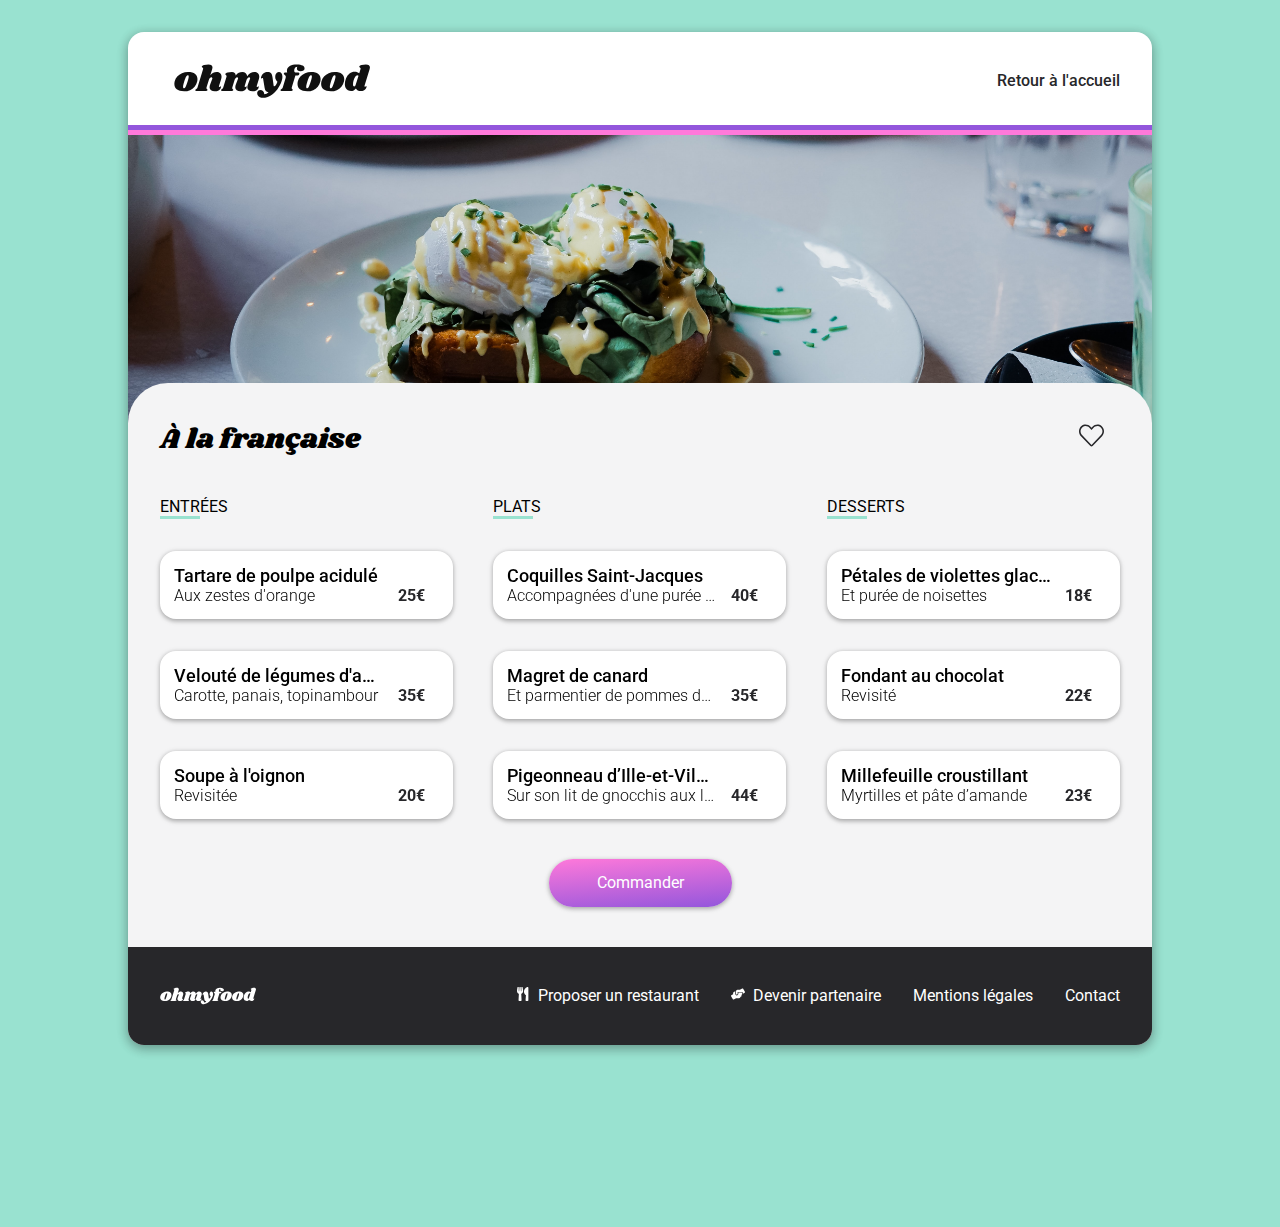
==== commit 9d466351: "Add accessibilité on all html page and sr-only on reset" ====
--- a/a-la-francaise.html
+++ b/a-la-francaise.html
@@ -13,8 +13,9 @@
 <body>
     <div class="container">
         <header class="header">
-            <a href="" class="header-logo">
-                <svg width="196" height="34" viewBox="0 0 196 34" fill="none" xmlns="http://www.w3.org/2000/svg"><path d="M13.932 7.956C17.196 7.956 19.596 8.61599 21.132 9.936C22.692 11.256 23.472 12.984 23.472 15.12C23.472 15.84 23.376 16.644 23.184 17.532C22.728 19.5 21.876 21.228 20.628 22.716C19.38 24.18 17.844 25.32 16.02 26.136C14.22 26.928 12.264 27.324 10.152 27.324C6.81599 27.324 4.34399 26.664 2.73599 25.344C1.15199 24 0.359985 22.224 0.359985 20.016C0.359985 19.272 0.455985 18.444 0.647985 17.532C1.10399 15.66 1.96799 14.004 3.23999 12.564C4.53599 11.1 6.10799 9.972 7.95599 9.18C9.82799 8.364 11.82 7.956 13.932 7.956ZM13.824 11.16C13.32 11.16 12.78 11.616 12.204 12.528C11.652 13.416 10.992 15.108 10.224 17.604C9.45599 20.1 9.07199 21.852 9.07199 22.86C9.07199 23.388 9.15599 23.748 9.32399 23.94C9.49199 24.108 9.71999 24.192 10.008 24.192C10.512 24.24 11.028 23.808 11.556 22.896C12.108 21.984 12.792 20.208 13.608 17.568C14.352 15.24 14.724 13.548 14.724 12.492C14.724 11.988 14.64 11.64 14.472 11.448C14.328 11.256 14.112 11.16 13.824 11.16Z" fill="#101010"/><path d="M44.9899 22.032C44.9419 22.128 44.9179 22.272 44.9179 22.464C44.9179 22.632 44.9539 22.764 45.0259 22.86C45.1219 22.956 45.2419 23.004 45.3859 23.004C45.6739 23.004 45.9139 22.884 46.1059 22.644C46.3219 22.38 46.4659 22.248 46.5379 22.248C46.6579 22.248 46.7539 22.332 46.8259 22.5C46.8979 22.644 46.9339 22.824 46.9339 23.04C46.9579 23.736 46.7299 24.42 46.2499 25.092C45.7699 25.74 45.0619 26.28 44.1259 26.712C43.2139 27.12 42.1099 27.324 40.8139 27.324C39.2299 27.324 37.9699 26.964 37.0339 26.244C36.0979 25.5 35.6179 24.516 35.5939 23.292C35.5939 22.404 35.8099 21.408 36.2419 20.304L38.2219 15.12C38.3419 14.808 38.4019 14.556 38.4019 14.364C38.4019 14.052 38.2939 13.812 38.0779 13.644C37.8859 13.452 37.6459 13.356 37.3579 13.356C36.9019 13.356 36.4339 13.572 35.9539 14.004C35.4979 14.412 35.1259 15.084 34.8379 16.02V15.948L32.5699 23.256C32.4979 23.544 32.4619 23.796 32.4619 24.012C32.4619 24.324 32.5219 24.576 32.6419 24.768C32.7619 24.936 32.9299 25.104 33.1459 25.272C33.3139 25.44 33.4339 25.584 33.5059 25.704C33.5779 25.8 33.5899 25.932 33.5419 26.1C33.4219 26.412 33.1819 26.64 32.8219 26.784C32.4619 26.928 31.9099 27 31.1659 27H22.9579C22.3339 27 21.8779 26.904 21.5899 26.712C21.3019 26.496 21.2059 26.22 21.3019 25.884C21.3979 25.596 21.6499 25.344 22.0579 25.128C22.4179 24.936 22.7179 24.708 22.9579 24.444C23.1979 24.18 23.4019 23.76 23.5699 23.184L29.0419 5.22C29.1139 5.004 29.1499 4.824 29.1499 4.68C29.1499 4.416 29.0779 4.2 28.9339 4.032C28.8139 3.864 28.6459 3.696 28.4299 3.528C28.1899 3.336 28.0099 3.168 27.8899 3.024C27.7939 2.88 27.7819 2.688 27.8539 2.448C27.9979 1.896 28.7539 1.416 30.1219 1.00799C31.4899 0.599996 32.9179 0.395996 34.4059 0.395996C35.7979 0.395996 36.8179 0.659996 37.4659 1.188C38.1379 1.716 38.4739 2.436 38.4739 3.348C38.4739 3.876 38.3899 4.392 38.2219 4.896L36.2779 11.232C37.2139 10.008 38.1979 9.156 39.2299 8.676C40.2859 8.196 41.4259 7.956 42.6499 7.956C44.1139 7.956 45.2899 8.4 46.1779 9.288C47.0899 10.176 47.5459 11.328 47.5459 12.744C47.5459 13.488 47.4259 14.22 47.1859 14.94L44.9899 22.032Z" fill="#101010"/><path d="M82.7165 22.032C82.6685 22.128 82.6445 22.272 82.6445 22.464C82.6445 22.632 82.6805 22.764 82.7525 22.86C82.8485 22.956 82.9685 23.004 83.1125 23.004C83.4005 23.004 83.6405 22.884 83.8325 22.644C84.0485 22.38 84.1925 22.248 84.2645 22.248C84.3845 22.248 84.4805 22.332 84.5525 22.5C84.6245 22.644 84.6605 22.824 84.6605 23.04C84.6845 23.736 84.4565 24.42 83.9765 25.092C83.4965 25.74 82.7885 26.28 81.8525 26.712C80.9405 27.12 79.8365 27.324 78.5405 27.324C76.9565 27.324 75.6965 26.964 74.7605 26.244C73.8245 25.5 73.3445 24.516 73.3205 23.292C73.3205 22.404 73.5365 21.408 73.9685 20.304L75.9485 15.12C76.0685 14.808 76.1285 14.556 76.1285 14.364C76.1285 14.052 76.0205 13.812 75.8045 13.644C75.6125 13.452 75.3725 13.356 75.0845 13.356C74.6765 13.356 74.2565 13.536 73.8245 13.896C73.3925 14.256 73.0085 14.82 72.6725 15.588L70.6925 22.032C70.6445 22.128 70.6205 22.272 70.6205 22.464C70.6205 22.632 70.6565 22.764 70.7285 22.86C70.8245 22.956 70.9445 23.004 71.0885 23.004C71.3765 23.004 71.6165 22.884 71.8085 22.644C72.0245 22.38 72.1685 22.248 72.2405 22.248C72.3605 22.248 72.4565 22.332 72.5285 22.5C72.6005 22.644 72.6365 22.824 72.6365 23.04C72.6605 23.736 72.4325 24.42 71.9525 25.092C71.4725 25.74 70.7645 26.28 69.8285 26.712C68.9165 27.12 67.8125 27.324 66.5165 27.324C64.9325 27.324 63.6725 26.964 62.7365 26.244C61.8005 25.5 61.3205 24.516 61.2965 23.292C61.2965 22.404 61.5125 21.408 61.9445 20.304L63.9245 15.12C64.0445 14.808 64.1045 14.556 64.1045 14.364C64.1045 14.052 63.9965 13.812 63.7805 13.644C63.5885 13.452 63.3485 13.356 63.0605 13.356C62.6525 13.356 62.2325 13.536 61.8005 13.896C61.3685 14.232 61.0085 14.784 60.7205 15.552L58.3445 23.256C58.2485 23.52 58.2005 23.772 58.2005 24.012C58.2005 24.3 58.2605 24.54 58.3805 24.732C58.5005 24.9 58.6685 25.08 58.8845 25.272C59.0525 25.416 59.1725 25.548 59.2445 25.668C59.3165 25.788 59.3285 25.932 59.2805 26.1C59.1845 26.412 58.9565 26.64 58.5965 26.784C58.2365 26.928 57.6725 27 56.9045 27H48.6965C48.0725 27 47.6285 26.904 47.3645 26.712C47.0765 26.496 46.9685 26.22 47.0405 25.884C47.1365 25.596 47.3885 25.344 47.7965 25.128C48.1565 24.936 48.4565 24.708 48.6965 24.444C48.9365 24.18 49.1405 23.76 49.3085 23.184L52.5125 12.78C52.5605 12.66 52.5845 12.492 52.5845 12.276C52.5845 12.012 52.5245 11.808 52.4045 11.664C52.3085 11.52 52.1405 11.34 51.9005 11.124C51.6605 10.932 51.4925 10.764 51.3965 10.62C51.3005 10.476 51.2885 10.284 51.3605 10.044C51.5045 9.492 52.2605 9.012 53.6285 8.604C54.9965 8.172 56.4245 7.956 57.9125 7.956C59.0885 7.956 60.0125 8.28 60.6845 8.928C61.3805 9.576 61.7165 10.464 61.6925 11.592C62.6765 10.224 63.7085 9.276 64.7885 8.748C65.8925 8.22 67.0805 7.956 68.3525 7.956C69.7445 7.956 70.8725 8.364 71.7365 9.18C72.6245 9.972 73.1165 11.016 73.2125 12.312C74.2445 10.68 75.3485 9.552 76.5245 8.928C77.7005 8.28 78.9845 7.956 80.3765 7.956C81.8405 7.956 83.0165 8.4 83.9045 9.288C84.8165 10.176 85.2725 11.328 85.2725 12.744C85.2725 13.488 85.1525 14.22 84.9125 14.94L82.7165 22.032Z" fill="#101010"/><path d="M104.932 7.956C105.988 7.956 106.828 8.388 107.452 9.252C108.1 10.092 108.424 11.244 108.424 12.708C108.424 13.98 108.196 15.348 107.74 16.812C106.852 19.764 105.424 22.548 103.456 25.164C101.512 27.78 99.2675 29.88 96.7235 31.464C94.2035 33.048 91.6836 33.84 89.1636 33.84C87.9156 33.84 86.8355 33.624 85.9235 33.192C85.0355 32.76 84.3635 32.184 83.9075 31.464C83.4275 30.744 83.1875 29.976 83.1875 29.16C83.1875 28.8 83.2475 28.404 83.3675 27.972C83.5835 27.3 83.9435 26.784 84.4475 26.424C84.9515 26.064 85.5516 25.884 86.2476 25.884C87.3516 25.884 88.2515 26.256 88.9475 27C89.6675 27.768 90.1236 28.812 90.3156 30.132C91.8516 30.06 93.2675 29.4 94.5635 28.152C93.3395 27.936 92.4275 27.528 91.8275 26.928C91.2515 26.304 90.8555 25.344 90.6395 24.048L89.1995 15.228C89.1275 14.772 89.0195 14.46 88.8755 14.292C88.7555 14.1 88.5876 14.004 88.3716 14.004C88.2036 14.004 87.9995 14.088 87.7595 14.256C87.5435 14.424 87.3875 14.508 87.2915 14.508C87.0995 14.508 87.0035 14.304 87.0035 13.896C87.0035 13.56 87.0635 13.2 87.1835 12.816C87.6155 11.448 88.4196 10.296 89.5956 9.36C90.7716 8.4 92.1395 7.92 93.6995 7.92C95.2355 7.92 96.3635 8.376 97.0835 9.288C97.8275 10.2 98.3076 11.604 98.5236 13.5L99.6035 21.42C99.6755 22.02 99.8915 22.32 100.252 22.32C100.684 22.32 101.188 21.936 101.764 21.168C102.34 20.376 102.904 19.26 103.456 17.82C102.736 17.172 102.184 16.428 101.8 15.588C101.416 14.748 101.224 13.848 101.224 12.888C101.224 12.144 101.32 11.472 101.512 10.872C101.8 9.912 102.244 9.192 102.844 8.712C103.468 8.208 104.164 7.956 104.932 7.956Z" fill="#101010"/><path d="M122.864 0.395996C125.432 0.395996 127.352 0.791996 128.624 1.584C129.92 2.352 130.568 3.3 130.568 4.428C130.568 5.34 130.184 6.048 129.416 6.552C128.672 7.032 127.688 7.272 126.464 7.272C125.336 7.272 124.46 6.996 123.836 6.444C123.212 5.892 122.9 5.208 122.9 4.392C122.9 3.888 123.056 3.36 123.368 2.808C122.648 2.808 122.048 2.988 121.568 3.348C121.088 3.684 120.716 4.272 120.452 5.112C120.308 5.64 120.236 6.132 120.236 6.588C120.236 7.164 120.332 7.62 120.524 7.956C120.74 8.268 121.04 8.424 121.424 8.424H123.548C124.796 8.424 125.42 8.808 125.42 9.576C125.42 9.672 125.396 9.816 125.348 10.008C125.204 10.536 124.904 10.932 124.448 11.196C124.016 11.46 123.356 11.592 122.468 11.592H121.388L117.824 23.256C117.752 23.544 117.716 23.796 117.716 24.012C117.716 24.324 117.776 24.576 117.896 24.768C118.016 24.936 118.184 25.104 118.4 25.272C118.568 25.44 118.688 25.584 118.76 25.704C118.832 25.8 118.844 25.932 118.796 26.1C118.676 26.412 118.436 26.64 118.076 26.784C117.716 26.928 117.164 27 116.42 27H108.212C107.588 27 107.132 26.904 106.844 26.712C106.556 26.496 106.46 26.22 106.556 25.884C106.652 25.596 106.904 25.344 107.312 25.128C107.672 24.936 107.972 24.708 108.212 24.444C108.452 24.18 108.656 23.76 108.824 23.184L111.632 13.968C111.752 13.608 111.812 13.236 111.812 12.852C111.812 12.372 111.704 12 111.488 11.736C111.296 11.448 110.996 11.136 110.588 10.8C110.324 10.584 110.12 10.404 109.976 10.26C109.856 10.092 109.796 9.9 109.796 9.684C109.772 9.228 109.928 8.904 110.264 8.712C110.624 8.52 111.296 8.424 112.28 8.424H113.18C113.012 7.824 112.928 7.224 112.928 6.624C112.928 6.024 113.036 5.4 113.252 4.752C113.708 3.528 114.68 2.496 116.168 1.65599C117.68 0.815996 119.912 0.395996 122.864 0.395996Z" fill="#101010"/><path d="M137.084 7.956C140.348 7.956 142.748 8.61599 144.284 9.936C145.844 11.256 146.624 12.984 146.624 15.12C146.624 15.84 146.528 16.644 146.336 17.532C145.88 19.5 145.028 21.228 143.78 22.716C142.532 24.18 140.996 25.32 139.172 26.136C137.372 26.928 135.416 27.324 133.304 27.324C129.968 27.324 127.496 26.664 125.888 25.344C124.304 24 123.512 22.224 123.512 20.016C123.512 19.272 123.608 18.444 123.8 17.532C124.256 15.66 125.12 14.004 126.392 12.564C127.688 11.1 129.26 9.972 131.108 9.18C132.98 8.364 134.972 7.956 137.084 7.956ZM136.976 11.16C136.472 11.16 135.932 11.616 135.356 12.528C134.804 13.416 134.144 15.108 133.376 17.604C132.608 20.1 132.224 21.852 132.224 22.86C132.224 23.388 132.308 23.748 132.476 23.94C132.644 24.108 132.872 24.192 133.16 24.192C133.664 24.24 134.18 23.808 134.708 22.896C135.26 21.984 135.944 20.208 136.76 17.568C137.504 15.24 137.876 13.548 137.876 12.492C137.876 11.988 137.792 11.64 137.624 11.448C137.48 11.256 137.264 11.16 136.976 11.16Z" fill="#101010"/><path d="M160.709 7.956C163.973 7.956 166.373 8.61599 167.909 9.936C169.469 11.256 170.249 12.984 170.249 15.12C170.249 15.84 170.153 16.644 169.961 17.532C169.505 19.5 168.653 21.228 167.405 22.716C166.157 24.18 164.621 25.32 162.797 26.136C160.997 26.928 159.041 27.324 156.929 27.324C153.593 27.324 151.121 26.664 149.513 25.344C147.929 24 147.137 22.224 147.137 20.016C147.137 19.272 147.233 18.444 147.425 17.532C147.881 15.66 148.745 14.004 150.017 12.564C151.313 11.1 152.885 9.972 154.733 9.18C156.605 8.364 158.597 7.956 160.709 7.956ZM160.601 11.16C160.097 11.16 159.557 11.616 158.981 12.528C158.429 13.416 157.769 15.108 157.001 17.604C156.233 20.1 155.849 21.852 155.849 22.86C155.849 23.388 155.933 23.748 156.101 23.94C156.269 24.108 156.497 24.192 156.785 24.192C157.289 24.24 157.805 23.808 158.333 22.896C158.885 21.984 159.569 20.208 160.385 17.568C161.129 15.24 161.501 13.548 161.501 12.492C161.501 11.988 161.417 11.64 161.249 11.448C161.105 11.256 160.889 11.16 160.601 11.16Z" fill="#101010"/><path d="M190.526 21.816C190.478 22.008 190.454 22.14 190.454 22.212C190.454 22.38 190.502 22.512 190.598 22.608C190.694 22.704 190.814 22.752 190.958 22.752C191.246 22.752 191.486 22.632 191.678 22.392C191.894 22.128 192.038 21.996 192.11 21.996C192.23 21.996 192.326 22.08 192.398 22.248C192.47 22.416 192.506 22.608 192.506 22.824C192.53 23.472 192.278 24.132 191.75 24.804C191.246 25.476 190.562 26.028 189.698 26.46C188.834 26.892 187.898 27.108 186.89 27.108C185.69 27.108 184.646 26.88 183.758 26.424C182.87 25.968 182.258 25.368 181.922 24.624C181.274 25.464 180.53 26.088 179.69 26.496C178.85 26.904 177.962 27.108 177.026 27.108C175.922 27.108 174.89 26.832 173.93 26.28C172.994 25.728 172.238 24.948 171.662 23.94C171.11 22.908 170.834 21.744 170.834 20.448C170.834 18.264 171.242 16.212 172.058 14.292C172.898 12.348 174.062 10.788 175.55 9.612C177.038 8.412 178.73 7.812 180.626 7.812C181.658 7.812 182.534 7.932 183.254 8.172C183.998 8.412 184.67 8.772 185.27 9.252L186.494 5.22C186.566 5.004 186.602 4.824 186.602 4.68C186.602 4.416 186.53 4.2 186.386 4.032C186.266 3.864 186.098 3.696 185.882 3.528C185.642 3.336 185.462 3.168 185.342 3.024C185.246 2.88 185.234 2.688 185.306 2.448C185.45 1.896 186.206 1.416 187.574 1.00799C188.942 0.599996 190.37 0.395996 191.858 0.395996C193.25 0.395996 194.27 0.659996 194.918 1.188C195.59 1.716 195.926 2.436 195.926 3.348C195.926 3.876 195.842 4.392 195.674 4.896L190.526 21.816ZM184.514 11.7C184.13 11.364 183.71 11.196 183.254 11.196C182.558 11.196 181.874 11.712 181.202 12.744C180.53 13.776 179.99 15.024 179.582 16.488C179.174 17.952 178.982 19.272 179.006 20.448C179.006 21.768 179.438 22.428 180.302 22.428C180.614 22.428 180.878 22.308 181.094 22.068C181.31 21.804 181.514 21.384 181.706 20.808L184.514 11.7Z" fill="#101010"/></svg>
+            <a href="index.html" class="header-logo">
+                <span class="sr-only">OhMyFood</span>
+                <svg width="196" height="34" viewBox="0 0 196 34" fill="none" xmlns="http://www.w3.org/2000/svg" aria-hidden="true"><path d="M13.932 7.956C17.196 7.956 19.596 8.61599 21.132 9.936C22.692 11.256 23.472 12.984 23.472 15.12C23.472 15.84 23.376 16.644 23.184 17.532C22.728 19.5 21.876 21.228 20.628 22.716C19.38 24.18 17.844 25.32 16.02 26.136C14.22 26.928 12.264 27.324 10.152 27.324C6.81599 27.324 4.34399 26.664 2.73599 25.344C1.15199 24 0.359985 22.224 0.359985 20.016C0.359985 19.272 0.455985 18.444 0.647985 17.532C1.10399 15.66 1.96799 14.004 3.23999 12.564C4.53599 11.1 6.10799 9.972 7.95599 9.18C9.82799 8.364 11.82 7.956 13.932 7.956ZM13.824 11.16C13.32 11.16 12.78 11.616 12.204 12.528C11.652 13.416 10.992 15.108 10.224 17.604C9.45599 20.1 9.07199 21.852 9.07199 22.86C9.07199 23.388 9.15599 23.748 9.32399 23.94C9.49199 24.108 9.71999 24.192 10.008 24.192C10.512 24.24 11.028 23.808 11.556 22.896C12.108 21.984 12.792 20.208 13.608 17.568C14.352 15.24 14.724 13.548 14.724 12.492C14.724 11.988 14.64 11.64 14.472 11.448C14.328 11.256 14.112 11.16 13.824 11.16Z" fill="#101010"/><path d="M44.9899 22.032C44.9419 22.128 44.9179 22.272 44.9179 22.464C44.9179 22.632 44.9539 22.764 45.0259 22.86C45.1219 22.956 45.2419 23.004 45.3859 23.004C45.6739 23.004 45.9139 22.884 46.1059 22.644C46.3219 22.38 46.4659 22.248 46.5379 22.248C46.6579 22.248 46.7539 22.332 46.8259 22.5C46.8979 22.644 46.9339 22.824 46.9339 23.04C46.9579 23.736 46.7299 24.42 46.2499 25.092C45.7699 25.74 45.0619 26.28 44.1259 26.712C43.2139 27.12 42.1099 27.324 40.8139 27.324C39.2299 27.324 37.9699 26.964 37.0339 26.244C36.0979 25.5 35.6179 24.516 35.5939 23.292C35.5939 22.404 35.8099 21.408 36.2419 20.304L38.2219 15.12C38.3419 14.808 38.4019 14.556 38.4019 14.364C38.4019 14.052 38.2939 13.812 38.0779 13.644C37.8859 13.452 37.6459 13.356 37.3579 13.356C36.9019 13.356 36.4339 13.572 35.9539 14.004C35.4979 14.412 35.1259 15.084 34.8379 16.02V15.948L32.5699 23.256C32.4979 23.544 32.4619 23.796 32.4619 24.012C32.4619 24.324 32.5219 24.576 32.6419 24.768C32.7619 24.936 32.9299 25.104 33.1459 25.272C33.3139 25.44 33.4339 25.584 33.5059 25.704C33.5779 25.8 33.5899 25.932 33.5419 26.1C33.4219 26.412 33.1819 26.64 32.8219 26.784C32.4619 26.928 31.9099 27 31.1659 27H22.9579C22.3339 27 21.8779 26.904 21.5899 26.712C21.3019 26.496 21.2059 26.22 21.3019 25.884C21.3979 25.596 21.6499 25.344 22.0579 25.128C22.4179 24.936 22.7179 24.708 22.9579 24.444C23.1979 24.18 23.4019 23.76 23.5699 23.184L29.0419 5.22C29.1139 5.004 29.1499 4.824 29.1499 4.68C29.1499 4.416 29.0779 4.2 28.9339 4.032C28.8139 3.864 28.6459 3.696 28.4299 3.528C28.1899 3.336 28.0099 3.168 27.8899 3.024C27.7939 2.88 27.7819 2.688 27.8539 2.448C27.9979 1.896 28.7539 1.416 30.1219 1.00799C31.4899 0.599996 32.9179 0.395996 34.4059 0.395996C35.7979 0.395996 36.8179 0.659996 37.4659 1.188C38.1379 1.716 38.4739 2.436 38.4739 3.348C38.4739 3.876 38.3899 4.392 38.2219 4.896L36.2779 11.232C37.2139 10.008 38.1979 9.156 39.2299 8.676C40.2859 8.196 41.4259 7.956 42.6499 7.956C44.1139 7.956 45.2899 8.4 46.1779 9.288C47.0899 10.176 47.5459 11.328 47.5459 12.744C47.5459 13.488 47.4259 14.22 47.1859 14.94L44.9899 22.032Z" fill="#101010"/><path d="M82.7165 22.032C82.6685 22.128 82.6445 22.272 82.6445 22.464C82.6445 22.632 82.6805 22.764 82.7525 22.86C82.8485 22.956 82.9685 23.004 83.1125 23.004C83.4005 23.004 83.6405 22.884 83.8325 22.644C84.0485 22.38 84.1925 22.248 84.2645 22.248C84.3845 22.248 84.4805 22.332 84.5525 22.5C84.6245 22.644 84.6605 22.824 84.6605 23.04C84.6845 23.736 84.4565 24.42 83.9765 25.092C83.4965 25.74 82.7885 26.28 81.8525 26.712C80.9405 27.12 79.8365 27.324 78.5405 27.324C76.9565 27.324 75.6965 26.964 74.7605 26.244C73.8245 25.5 73.3445 24.516 73.3205 23.292C73.3205 22.404 73.5365 21.408 73.9685 20.304L75.9485 15.12C76.0685 14.808 76.1285 14.556 76.1285 14.364C76.1285 14.052 76.0205 13.812 75.8045 13.644C75.6125 13.452 75.3725 13.356 75.0845 13.356C74.6765 13.356 74.2565 13.536 73.8245 13.896C73.3925 14.256 73.0085 14.82 72.6725 15.588L70.6925 22.032C70.6445 22.128 70.6205 22.272 70.6205 22.464C70.6205 22.632 70.6565 22.764 70.7285 22.86C70.8245 22.956 70.9445 23.004 71.0885 23.004C71.3765 23.004 71.6165 22.884 71.8085 22.644C72.0245 22.38 72.1685 22.248 72.2405 22.248C72.3605 22.248 72.4565 22.332 72.5285 22.5C72.6005 22.644 72.6365 22.824 72.6365 23.04C72.6605 23.736 72.4325 24.42 71.9525 25.092C71.4725 25.74 70.7645 26.28 69.8285 26.712C68.9165 27.12 67.8125 27.324 66.5165 27.324C64.9325 27.324 63.6725 26.964 62.7365 26.244C61.8005 25.5 61.3205 24.516 61.2965 23.292C61.2965 22.404 61.5125 21.408 61.9445 20.304L63.9245 15.12C64.0445 14.808 64.1045 14.556 64.1045 14.364C64.1045 14.052 63.9965 13.812 63.7805 13.644C63.5885 13.452 63.3485 13.356 63.0605 13.356C62.6525 13.356 62.2325 13.536 61.8005 13.896C61.3685 14.232 61.0085 14.784 60.7205 15.552L58.3445 23.256C58.2485 23.52 58.2005 23.772 58.2005 24.012C58.2005 24.3 58.2605 24.54 58.3805 24.732C58.5005 24.9 58.6685 25.08 58.8845 25.272C59.0525 25.416 59.1725 25.548 59.2445 25.668C59.3165 25.788 59.3285 25.932 59.2805 26.1C59.1845 26.412 58.9565 26.64 58.5965 26.784C58.2365 26.928 57.6725 27 56.9045 27H48.6965C48.0725 27 47.6285 26.904 47.3645 26.712C47.0765 26.496 46.9685 26.22 47.0405 25.884C47.1365 25.596 47.3885 25.344 47.7965 25.128C48.1565 24.936 48.4565 24.708 48.6965 24.444C48.9365 24.18 49.1405 23.76 49.3085 23.184L52.5125 12.78C52.5605 12.66 52.5845 12.492 52.5845 12.276C52.5845 12.012 52.5245 11.808 52.4045 11.664C52.3085 11.52 52.1405 11.34 51.9005 11.124C51.6605 10.932 51.4925 10.764 51.3965 10.62C51.3005 10.476 51.2885 10.284 51.3605 10.044C51.5045 9.492 52.2605 9.012 53.6285 8.604C54.9965 8.172 56.4245 7.956 57.9125 7.956C59.0885 7.956 60.0125 8.28 60.6845 8.928C61.3805 9.576 61.7165 10.464 61.6925 11.592C62.6765 10.224 63.7085 9.276 64.7885 8.748C65.8925 8.22 67.0805 7.956 68.3525 7.956C69.7445 7.956 70.8725 8.364 71.7365 9.18C72.6245 9.972 73.1165 11.016 73.2125 12.312C74.2445 10.68 75.3485 9.552 76.5245 8.928C77.7005 8.28 78.9845 7.956 80.3765 7.956C81.8405 7.956 83.0165 8.4 83.9045 9.288C84.8165 10.176 85.2725 11.328 85.2725 12.744C85.2725 13.488 85.1525 14.22 84.9125 14.94L82.7165 22.032Z" fill="#101010"/><path d="M104.932 7.956C105.988 7.956 106.828 8.388 107.452 9.252C108.1 10.092 108.424 11.244 108.424 12.708C108.424 13.98 108.196 15.348 107.74 16.812C106.852 19.764 105.424 22.548 103.456 25.164C101.512 27.78 99.2675 29.88 96.7235 31.464C94.2035 33.048 91.6836 33.84 89.1636 33.84C87.9156 33.84 86.8355 33.624 85.9235 33.192C85.0355 32.76 84.3635 32.184 83.9075 31.464C83.4275 30.744 83.1875 29.976 83.1875 29.16C83.1875 28.8 83.2475 28.404 83.3675 27.972C83.5835 27.3 83.9435 26.784 84.4475 26.424C84.9515 26.064 85.5516 25.884 86.2476 25.884C87.3516 25.884 88.2515 26.256 88.9475 27C89.6675 27.768 90.1236 28.812 90.3156 30.132C91.8516 30.06 93.2675 29.4 94.5635 28.152C93.3395 27.936 92.4275 27.528 91.8275 26.928C91.2515 26.304 90.8555 25.344 90.6395 24.048L89.1995 15.228C89.1275 14.772 89.0195 14.46 88.8755 14.292C88.7555 14.1 88.5876 14.004 88.3716 14.004C88.2036 14.004 87.9995 14.088 87.7595 14.256C87.5435 14.424 87.3875 14.508 87.2915 14.508C87.0995 14.508 87.0035 14.304 87.0035 13.896C87.0035 13.56 87.0635 13.2 87.1835 12.816C87.6155 11.448 88.4196 10.296 89.5956 9.36C90.7716 8.4 92.1395 7.92 93.6995 7.92C95.2355 7.92 96.3635 8.376 97.0835 9.288C97.8275 10.2 98.3076 11.604 98.5236 13.5L99.6035 21.42C99.6755 22.02 99.8915 22.32 100.252 22.32C100.684 22.32 101.188 21.936 101.764 21.168C102.34 20.376 102.904 19.26 103.456 17.82C102.736 17.172 102.184 16.428 101.8 15.588C101.416 14.748 101.224 13.848 101.224 12.888C101.224 12.144 101.32 11.472 101.512 10.872C101.8 9.912 102.244 9.192 102.844 8.712C103.468 8.208 104.164 7.956 104.932 7.956Z" fill="#101010"/><path d="M122.864 0.395996C125.432 0.395996 127.352 0.791996 128.624 1.584C129.92 2.352 130.568 3.3 130.568 4.428C130.568 5.34 130.184 6.048 129.416 6.552C128.672 7.032 127.688 7.272 126.464 7.272C125.336 7.272 124.46 6.996 123.836 6.444C123.212 5.892 122.9 5.208 122.9 4.392C122.9 3.888 123.056 3.36 123.368 2.808C122.648 2.808 122.048 2.988 121.568 3.348C121.088 3.684 120.716 4.272 120.452 5.112C120.308 5.64 120.236 6.132 120.236 6.588C120.236 7.164 120.332 7.62 120.524 7.956C120.74 8.268 121.04 8.424 121.424 8.424H123.548C124.796 8.424 125.42 8.808 125.42 9.576C125.42 9.672 125.396 9.816 125.348 10.008C125.204 10.536 124.904 10.932 124.448 11.196C124.016 11.46 123.356 11.592 122.468 11.592H121.388L117.824 23.256C117.752 23.544 117.716 23.796 117.716 24.012C117.716 24.324 117.776 24.576 117.896 24.768C118.016 24.936 118.184 25.104 118.4 25.272C118.568 25.44 118.688 25.584 118.76 25.704C118.832 25.8 118.844 25.932 118.796 26.1C118.676 26.412 118.436 26.64 118.076 26.784C117.716 26.928 117.164 27 116.42 27H108.212C107.588 27 107.132 26.904 106.844 26.712C106.556 26.496 106.46 26.22 106.556 25.884C106.652 25.596 106.904 25.344 107.312 25.128C107.672 24.936 107.972 24.708 108.212 24.444C108.452 24.18 108.656 23.76 108.824 23.184L111.632 13.968C111.752 13.608 111.812 13.236 111.812 12.852C111.812 12.372 111.704 12 111.488 11.736C111.296 11.448 110.996 11.136 110.588 10.8C110.324 10.584 110.12 10.404 109.976 10.26C109.856 10.092 109.796 9.9 109.796 9.684C109.772 9.228 109.928 8.904 110.264 8.712C110.624 8.52 111.296 8.424 112.28 8.424H113.18C113.012 7.824 112.928 7.224 112.928 6.624C112.928 6.024 113.036 5.4 113.252 4.752C113.708 3.528 114.68 2.496 116.168 1.65599C117.68 0.815996 119.912 0.395996 122.864 0.395996Z" fill="#101010"/><path d="M137.084 7.956C140.348 7.956 142.748 8.61599 144.284 9.936C145.844 11.256 146.624 12.984 146.624 15.12C146.624 15.84 146.528 16.644 146.336 17.532C145.88 19.5 145.028 21.228 143.78 22.716C142.532 24.18 140.996 25.32 139.172 26.136C137.372 26.928 135.416 27.324 133.304 27.324C129.968 27.324 127.496 26.664 125.888 25.344C124.304 24 123.512 22.224 123.512 20.016C123.512 19.272 123.608 18.444 123.8 17.532C124.256 15.66 125.12 14.004 126.392 12.564C127.688 11.1 129.26 9.972 131.108 9.18C132.98 8.364 134.972 7.956 137.084 7.956ZM136.976 11.16C136.472 11.16 135.932 11.616 135.356 12.528C134.804 13.416 134.144 15.108 133.376 17.604C132.608 20.1 132.224 21.852 132.224 22.86C132.224 23.388 132.308 23.748 132.476 23.94C132.644 24.108 132.872 24.192 133.16 24.192C133.664 24.24 134.18 23.808 134.708 22.896C135.26 21.984 135.944 20.208 136.76 17.568C137.504 15.24 137.876 13.548 137.876 12.492C137.876 11.988 137.792 11.64 137.624 11.448C137.48 11.256 137.264 11.16 136.976 11.16Z" fill="#101010"/><path d="M160.709 7.956C163.973 7.956 166.373 8.61599 167.909 9.936C169.469 11.256 170.249 12.984 170.249 15.12C170.249 15.84 170.153 16.644 169.961 17.532C169.505 19.5 168.653 21.228 167.405 22.716C166.157 24.18 164.621 25.32 162.797 26.136C160.997 26.928 159.041 27.324 156.929 27.324C153.593 27.324 151.121 26.664 149.513 25.344C147.929 24 147.137 22.224 147.137 20.016C147.137 19.272 147.233 18.444 147.425 17.532C147.881 15.66 148.745 14.004 150.017 12.564C151.313 11.1 152.885 9.972 154.733 9.18C156.605 8.364 158.597 7.956 160.709 7.956ZM160.601 11.16C160.097 11.16 159.557 11.616 158.981 12.528C158.429 13.416 157.769 15.108 157.001 17.604C156.233 20.1 155.849 21.852 155.849 22.86C155.849 23.388 155.933 23.748 156.101 23.94C156.269 24.108 156.497 24.192 156.785 24.192C157.289 24.24 157.805 23.808 158.333 22.896C158.885 21.984 159.569 20.208 160.385 17.568C161.129 15.24 161.501 13.548 161.501 12.492C161.501 11.988 161.417 11.64 161.249 11.448C161.105 11.256 160.889 11.16 160.601 11.16Z" fill="#101010"/><path d="M190.526 21.816C190.478 22.008 190.454 22.14 190.454 22.212C190.454 22.38 190.502 22.512 190.598 22.608C190.694 22.704 190.814 22.752 190.958 22.752C191.246 22.752 191.486 22.632 191.678 22.392C191.894 22.128 192.038 21.996 192.11 21.996C192.23 21.996 192.326 22.08 192.398 22.248C192.47 22.416 192.506 22.608 192.506 22.824C192.53 23.472 192.278 24.132 191.75 24.804C191.246 25.476 190.562 26.028 189.698 26.46C188.834 26.892 187.898 27.108 186.89 27.108C185.69 27.108 184.646 26.88 183.758 26.424C182.87 25.968 182.258 25.368 181.922 24.624C181.274 25.464 180.53 26.088 179.69 26.496C178.85 26.904 177.962 27.108 177.026 27.108C175.922 27.108 174.89 26.832 173.93 26.28C172.994 25.728 172.238 24.948 171.662 23.94C171.11 22.908 170.834 21.744 170.834 20.448C170.834 18.264 171.242 16.212 172.058 14.292C172.898 12.348 174.062 10.788 175.55 9.612C177.038 8.412 178.73 7.812 180.626 7.812C181.658 7.812 182.534 7.932 183.254 8.172C183.998 8.412 184.67 8.772 185.27 9.252L186.494 5.22C186.566 5.004 186.602 4.824 186.602 4.68C186.602 4.416 186.53 4.2 186.386 4.032C186.266 3.864 186.098 3.696 185.882 3.528C185.642 3.336 185.462 3.168 185.342 3.024C185.246 2.88 185.234 2.688 185.306 2.448C185.45 1.896 186.206 1.416 187.574 1.00799C188.942 0.599996 190.37 0.395996 191.858 0.395996C193.25 0.395996 194.27 0.659996 194.918 1.188C195.59 1.716 195.926 2.436 195.926 3.348C195.926 3.876 195.842 4.392 195.674 4.896L190.526 21.816ZM184.514 11.7C184.13 11.364 183.71 11.196 183.254 11.196C182.558 11.196 181.874 11.712 181.202 12.744C180.53 13.776 179.99 15.024 179.582 16.488C179.174 17.952 178.982 19.272 179.006 20.448C179.006 21.768 179.438 22.428 180.302 22.428C180.614 22.428 180.878 22.308 181.094 22.068C181.31 21.804 181.514 21.384 181.706 20.808L184.514 11.7Z" fill="#101010"/></svg>
             </a>
             <a href="index.html" class="header-back">
                 <svg class="header-back-icon" xmlns="http://www.w3.org/2000/svg" viewBox="0 0 448 512"><path d="M257.5 445.1l-22.2 22.2c-9.4 9.4-24.6 9.4-33.9 0L7 273c-9.4-9.4-9.4-24.6 0-33.9L201.4 44.7c9.4-9.4 24.6-9.4 33.9 0l22.2 22.2c9.5 9.5 9.3 25-.4 34.3L136.6 216H424c13.3 0 24 10.7 24 24v32c0 13.3-10.7 24-24 24H136.6l120.5 114.8c9.8 9.3 10 24.8.4 34.3z"/></svg>
@@ -30,19 +31,11 @@
                     <div class="restaurant-header">
                         <h1 class="restaurant-header-title">À la française</h1>
                         <div class="restaurant-header-action">
-                            <button class="like">
-
-                                <svg class="like-heart-light" xmlns="http://www.w3.org/2000/svg" viewBox="0 0 512 512"><path d="M462.3 62.7c-54.5-46.4-136-38.7-186.6 13.5L256 96.6l-19.7-20.3C195.5 34.1 113.2 8.7 49.7 62.7c-62.8 53.6-66.1 149.8-9.9 207.8l193.5 199.8c6.2 6.4 14.4 9.7 22.6 9.7 8.2 0 16.4-3.2 22.6-9.7L472 270.5c56.4-58 53.1-154.2-9.7-207.8zm-13.1 185.6L256.4 448.1 62.8 248.3c-38.4-39.6-46.4-115.1 7.7-161.2 54.8-46.8 119.2-12.9 142.8 11.5l42.7 44.1 42.7-44.1c23.2-24 88.2-58 142.8-11.5 54 46 46.1 121.5 7.7 161.2z"/></svg>
-                                <svg class="like-heart-solid" xmlns="http://www.w3.org/2000/svg" viewBox="0 0 512 512">
-                                    <defs>
-                                        <linearGradient id="like-gradient" gradientTransform="rotate(110)">
-                                            <stop offset="0%" stop-color="var(--color-start)" />
-                                            <stop offset="100%" stop-color="var(--color-end)" />
-                                        </linearGradient>
-                                    </defs>
-                                    <path d="M462.3 62.6C407.5 15.9 326 24.3 275.7 76.2L256 96.5l-19.7-20.3C186.1 24.3 104.5 15.9 49.7 62.6c-62.8 53.6-66.1 149.8-9.9 207.9l193.5 199.8c12.5 12.9 32.8 12.9 45.3 0l193.5-199.8c56.3-58.1 53-154.3-9.8-207.9z"/>
-                                </svg>
-                            </button>
+                            <span class="like">
+                                <span class="sr-only">Like</span>
+                                <svg class="like-heart-light" xmlns="http://www.w3.org/2000/svg" viewBox="0 0 512 512" aria-hidden="true"><path d="M462.3 62.7c-54.5-46.4-136-38.7-186.6 13.5L256 96.6l-19.7-20.3C195.5 34.1 113.2 8.7 49.7 62.7c-62.8 53.6-66.1 149.8-9.9 207.8l193.5 199.8c6.2 6.4 14.4 9.7 22.6 9.7 8.2 0 16.4-3.2 22.6-9.7L472 270.5c56.4-58 53.1-154.2-9.7-207.8zm-13.1 185.6L256.4 448.1 62.8 248.3c-38.4-39.6-46.4-115.1 7.7-161.2 54.8-46.8 119.2-12.9 142.8 11.5l42.7 44.1 42.7-44.1c23.2-24 88.2-58 142.8-11.5 54 46 46.1 121.5 7.7 161.2z"/></svg>
+                                <svg class="like-heart-solid" xmlns="http://www.w3.org/2000/svg" viewBox="0 0 512 512" aria-hidden="true"><path d="M462.3 62.6C407.5 15.9 326 24.3 275.7 76.2L256 96.5l-19.7-20.3C186.1 24.3 104.5 15.9 49.7 62.6c-62.8 53.6-66.1 149.8-9.9 207.9l193.5 199.8c12.5 12.9 32.8 12.9 45.3 0l193.5-199.8c56.3-58.1 53-154.3-9.8-207.9z"/></svg>
+                            </span>
                         </div>
                     </div>
                     <div class="restaurant-menu">
@@ -59,7 +52,7 @@
                                     </div>
                                     <div class="course-checkbox">
                                         <span class="course-checkbox-icon">
-                                            <svg xmlns="http://www.w3.org/2000/svg" viewBox="0 0 512 512"><path d="M504 256c0 136.967-111.033 248-248 248S8 392.967 8 256 119.033 8 256 8s248 111.033 248 248zM227.314 387.314l184-184c6.248-6.248 6.248-16.379 0-22.627l-22.627-22.627c-6.248-6.249-16.379-6.249-22.628 0L216 308.118l-70.059-70.059c-6.248-6.248-16.379-6.248-22.628 0l-22.627 22.627c-6.248 6.248-6.248 16.379 0 22.627l104 104c6.249 6.249 16.379 6.249 22.628.001z"/></svg>
+                                            <svg xmlns="http://www.w3.org/2000/svg" viewBox="0 0 512 512" aria-hidden="true"><path d="M504 256c0 136.967-111.033 248-248 248S8 392.967 8 256 119.033 8 256 8s248 111.033 248 248zM227.314 387.314l184-184c6.248-6.248 6.248-16.379 0-22.627l-22.627-22.627c-6.248-6.249-16.379-6.249-22.628 0L216 308.118l-70.059-70.059c-6.248-6.248-16.379-6.248-22.628 0l-22.627 22.627c-6.248 6.248-6.248 16.379 0 22.627l104 104c6.249 6.249 16.379 6.249 22.628.001z"/></svg>
                                         </span>
                                     </div>
                                 </button>
@@ -73,7 +66,7 @@
                                     </div>
                                     <div class="course-checkbox">
                                         <span class="course-checkbox-icon">
-                                            <svg xmlns="http://www.w3.org/2000/svg" viewBox="0 0 512 512"><path d="M504 256c0 136.967-111.033 248-248 248S8 392.967 8 256 119.033 8 256 8s248 111.033 248 248zM227.314 387.314l184-184c6.248-6.248 6.248-16.379 0-22.627l-22.627-22.627c-6.248-6.249-16.379-6.249-22.628 0L216 308.118l-70.059-70.059c-6.248-6.248-16.379-6.248-22.628 0l-22.627 22.627c-6.248 6.248-6.248 16.379 0 22.627l104 104c6.249 6.249 16.379 6.249 22.628.001z"/></svg>
+                                            <svg xmlns="http://www.w3.org/2000/svg" viewBox="0 0 512 512" aria-hidden="true"><path d="M504 256c0 136.967-111.033 248-248 248S8 392.967 8 256 119.033 8 256 8s248 111.033 248 248zM227.314 387.314l184-184c6.248-6.248 6.248-16.379 0-22.627l-22.627-22.627c-6.248-6.249-16.379-6.249-22.628 0L216 308.118l-70.059-70.059c-6.248-6.248-16.379-6.248-22.628 0l-22.627 22.627c-6.248 6.248-6.248 16.379 0 22.627l104 104c6.249 6.249 16.379 6.249 22.628.001z"/></svg>
                                         </span>
                                     </div>
                                 </button>
@@ -87,7 +80,7 @@
                                     </div>
                                     <div class="course-checkbox">
                                         <span class="course-checkbox-icon">
-                                            <svg xmlns="http://www.w3.org/2000/svg" viewBox="0 0 512 512"><path d="M504 256c0 136.967-111.033 248-248 248S8 392.967 8 256 119.033 8 256 8s248 111.033 248 248zM227.314 387.314l184-184c6.248-6.248 6.248-16.379 0-22.627l-22.627-22.627c-6.248-6.249-16.379-6.249-22.628 0L216 308.118l-70.059-70.059c-6.248-6.248-16.379-6.248-22.628 0l-22.627 22.627c-6.248 6.248-6.248 16.379 0 22.627l104 104c6.249 6.249 16.379 6.249 22.628.001z"/></svg>
+                                            <svg xmlns="http://www.w3.org/2000/svg" viewBox="0 0 512 512" aria-hidden="true"><path d="M504 256c0 136.967-111.033 248-248 248S8 392.967 8 256 119.033 8 256 8s248 111.033 248 248zM227.314 387.314l184-184c6.248-6.248 6.248-16.379 0-22.627l-22.627-22.627c-6.248-6.249-16.379-6.249-22.628 0L216 308.118l-70.059-70.059c-6.248-6.248-16.379-6.248-22.628 0l-22.627 22.627c-6.248 6.248-6.248 16.379 0 22.627l104 104c6.249 6.249 16.379 6.249 22.628.001z"/></svg>
                                         </span>
                                     </div>
                                 </button>
@@ -106,7 +99,7 @@
                                     </div>
                                     <div class="course-checkbox">
                                         <span class="course-checkbox-icon">
-                                            <svg xmlns="http://www.w3.org/2000/svg" viewBox="0 0 512 512"><path d="M504 256c0 136.967-111.033 248-248 248S8 392.967 8 256 119.033 8 256 8s248 111.033 248 248zM227.314 387.314l184-184c6.248-6.248 6.248-16.379 0-22.627l-22.627-22.627c-6.248-6.249-16.379-6.249-22.628 0L216 308.118l-70.059-70.059c-6.248-6.248-16.379-6.248-22.628 0l-22.627 22.627c-6.248 6.248-6.248 16.379 0 22.627l104 104c6.249 6.249 16.379 6.249 22.628.001z"/></svg>
+                                            <svg xmlns="http://www.w3.org/2000/svg" viewBox="0 0 512 512" aria-hidden="true"><path d="M504 256c0 136.967-111.033 248-248 248S8 392.967 8 256 119.033 8 256 8s248 111.033 248 248zM227.314 387.314l184-184c6.248-6.248 6.248-16.379 0-22.627l-22.627-22.627c-6.248-6.249-16.379-6.249-22.628 0L216 308.118l-70.059-70.059c-6.248-6.248-16.379-6.248-22.628 0l-22.627 22.627c-6.248 6.248-6.248 16.379 0 22.627l104 104c6.249 6.249 16.379 6.249 22.628.001z"/></svg>
                                         </span>
                                     </div>
                                 </button>
@@ -120,7 +113,7 @@
                                     </div>
                                     <div class="course-checkbox">
                                         <span class="course-checkbox-icon">
-                                            <svg xmlns="http://www.w3.org/2000/svg" viewBox="0 0 512 512"><path d="M504 256c0 136.967-111.033 248-248 248S8 392.967 8 256 119.033 8 256 8s248 111.033 248 248zM227.314 387.314l184-184c6.248-6.248 6.248-16.379 0-22.627l-22.627-22.627c-6.248-6.249-16.379-6.249-22.628 0L216 308.118l-70.059-70.059c-6.248-6.248-16.379-6.248-22.628 0l-22.627 22.627c-6.248 6.248-6.248 16.379 0 22.627l104 104c6.249 6.249 16.379 6.249 22.628.001z"/></svg>
+                                            <svg xmlns="http://www.w3.org/2000/svg" viewBox="0 0 512 512" aria-hidden="true"><path d="M504 256c0 136.967-111.033 248-248 248S8 392.967 8 256 119.033 8 256 8s248 111.033 248 248zM227.314 387.314l184-184c6.248-6.248 6.248-16.379 0-22.627l-22.627-22.627c-6.248-6.249-16.379-6.249-22.628 0L216 308.118l-70.059-70.059c-6.248-6.248-16.379-6.248-22.628 0l-22.627 22.627c-6.248 6.248-6.248 16.379 0 22.627l104 104c6.249 6.249 16.379 6.249 22.628.001z"/></svg>
                                         </span>
                                     </div>
                                 </button>
@@ -134,7 +127,7 @@
                                     </div>
                                     <div class="course-checkbox">
                                         <span class="course-checkbox-icon">
-                                            <svg xmlns="http://www.w3.org/2000/svg" viewBox="0 0 512 512"><path d="M504 256c0 136.967-111.033 248-248 248S8 392.967 8 256 119.033 8 256 8s248 111.033 248 248zM227.314 387.314l184-184c6.248-6.248 6.248-16.379 0-22.627l-22.627-22.627c-6.248-6.249-16.379-6.249-22.628 0L216 308.118l-70.059-70.059c-6.248-6.248-16.379-6.248-22.628 0l-22.627 22.627c-6.248 6.248-6.248 16.379 0 22.627l104 104c6.249 6.249 16.379 6.249 22.628.001z"/></svg>
+                                            <svg xmlns="http://www.w3.org/2000/svg" viewBox="0 0 512 512" aria-hidden="true"><path d="M504 256c0 136.967-111.033 248-248 248S8 392.967 8 256 119.033 8 256 8s248 111.033 248 248zM227.314 387.314l184-184c6.248-6.248 6.248-16.379 0-22.627l-22.627-22.627c-6.248-6.249-16.379-6.249-22.628 0L216 308.118l-70.059-70.059c-6.248-6.248-16.379-6.248-22.628 0l-22.627 22.627c-6.248 6.248-6.248 16.379 0 22.627l104 104c6.249 6.249 16.379 6.249 22.628.001z"/></svg>
                                         </span>
                                     </div>
                                 </button>
@@ -153,7 +146,7 @@
                                     </div>
                                     <div class="course-checkbox">
                                         <span class="course-checkbox-icon">
-                                            <svg xmlns="http://www.w3.org/2000/svg" viewBox="0 0 512 512"><path d="M504 256c0 136.967-111.033 248-248 248S8 392.967 8 256 119.033 8 256 8s248 111.033 248 248zM227.314 387.314l184-184c6.248-6.248 6.248-16.379 0-22.627l-22.627-22.627c-6.248-6.249-16.379-6.249-22.628 0L216 308.118l-70.059-70.059c-6.248-6.248-16.379-6.248-22.628 0l-22.627 22.627c-6.248 6.248-6.248 16.379 0 22.627l104 104c6.249 6.249 16.379 6.249 22.628.001z"/></svg>
+                                            <svg xmlns="http://www.w3.org/2000/svg" viewBox="0 0 512 512" aria-hidden="true"><path d="M504 256c0 136.967-111.033 248-248 248S8 392.967 8 256 119.033 8 256 8s248 111.033 248 248zM227.314 387.314l184-184c6.248-6.248 6.248-16.379 0-22.627l-22.627-22.627c-6.248-6.249-16.379-6.249-22.628 0L216 308.118l-70.059-70.059c-6.248-6.248-16.379-6.248-22.628 0l-22.627 22.627c-6.248 6.248-6.248 16.379 0 22.627l104 104c6.249 6.249 16.379 6.249 22.628.001z"/></svg>
                                         </span>
                                     </div>
                                 </button>
@@ -167,7 +160,7 @@
                                     </div>
                                     <div class="course-checkbox">
                                         <span class="course-checkbox-icon">
-                                            <svg xmlns="http://www.w3.org/2000/svg" viewBox="0 0 512 512"><path d="M504 256c0 136.967-111.033 248-248 248S8 392.967 8 256 119.033 8 256 8s248 111.033 248 248zM227.314 387.314l184-184c6.248-6.248 6.248-16.379 0-22.627l-22.627-22.627c-6.248-6.249-16.379-6.249-22.628 0L216 308.118l-70.059-70.059c-6.248-6.248-16.379-6.248-22.628 0l-22.627 22.627c-6.248 6.248-6.248 16.379 0 22.627l104 104c6.249 6.249 16.379 6.249 22.628.001z"/></svg>
+                                            <svg xmlns="http://www.w3.org/2000/svg" viewBox="0 0 512 512" aria-hidden="true"><path d="M504 256c0 136.967-111.033 248-248 248S8 392.967 8 256 119.033 8 256 8s248 111.033 248 248zM227.314 387.314l184-184c6.248-6.248 6.248-16.379 0-22.627l-22.627-22.627c-6.248-6.249-16.379-6.249-22.628 0L216 308.118l-70.059-70.059c-6.248-6.248-16.379-6.248-22.628 0l-22.627 22.627c-6.248 6.248-6.248 16.379 0 22.627l104 104c6.249 6.249 16.379 6.249 22.628.001z"/></svg>
                                         </span>
                                     </div>
                                 </button>
@@ -181,7 +174,7 @@
                                     </div>
                                     <div class="course-checkbox">
                                         <span class="course-checkbox-icon">
-                                            <svg xmlns="http://www.w3.org/2000/svg" viewBox="0 0 512 512"><path d="M504 256c0 136.967-111.033 248-248 248S8 392.967 8 256 119.033 8 256 8s248 111.033 248 248zM227.314 387.314l184-184c6.248-6.248 6.248-16.379 0-22.627l-22.627-22.627c-6.248-6.249-16.379-6.249-22.628 0L216 308.118l-70.059-70.059c-6.248-6.248-16.379-6.248-22.628 0l-22.627 22.627c-6.248 6.248-6.248 16.379 0 22.627l104 104c6.249 6.249 16.379 6.249 22.628.001z"/></svg>
+                                            <svg xmlns="http://www.w3.org/2000/svg" viewBox="0 0 512 512" aria-hidden="true"><path d="M504 256c0 136.967-111.033 248-248 248S8 392.967 8 256 119.033 8 256 8s248 111.033 248 248zM227.314 387.314l184-184c6.248-6.248 6.248-16.379 0-22.627l-22.627-22.627c-6.248-6.249-16.379-6.249-22.628 0L216 308.118l-70.059-70.059c-6.248-6.248-16.379-6.248-22.628 0l-22.627 22.627c-6.248 6.248-6.248 16.379 0 22.627l104 104c6.249 6.249 16.379 6.249 22.628.001z"/></svg>
                                         </span>
                                     </div>
                                 </button>
@@ -195,14 +188,17 @@
         <footer class="footer">
             <div class="footer-wrapper">
                 <h2 class="footer-title">
-                    <a href="index.html"><svg aria-label="Ohmyfood" width="196" height="34" viewBox="0 0 196 34" fill="none" xmlns="http://www.w3.org/2000/svg"><path d="M13.932 7.956C17.196 7.956 19.596 8.61599 21.132 9.936C22.692 11.256 23.472 12.984 23.472 15.12C23.472 15.84 23.376 16.644 23.184 17.532C22.728 19.5 21.876 21.228 20.628 22.716C19.38 24.18 17.844 25.32 16.02 26.136C14.22 26.928 12.264 27.324 10.152 27.324C6.81599 27.324 4.34399 26.664 2.73599 25.344C1.15199 24 0.359985 22.224 0.359985 20.016C0.359985 19.272 0.455985 18.444 0.647985 17.532C1.10399 15.66 1.96799 14.004 3.23999 12.564C4.53599 11.1 6.10799 9.972 7.95599 9.18C9.82799 8.364 11.82 7.956 13.932 7.956ZM13.824 11.16C13.32 11.16 12.78 11.616 12.204 12.528C11.652 13.416 10.992 15.108 10.224 17.604C9.45599 20.1 9.07199 21.852 9.07199 22.86C9.07199 23.388 9.15599 23.748 9.32399 23.94C9.49199 24.108 9.71999 24.192 10.008 24.192C10.512 24.24 11.028 23.808 11.556 22.896C12.108 21.984 12.792 20.208 13.608 17.568C14.352 15.24 14.724 13.548 14.724 12.492C14.724 11.988 14.64 11.64 14.472 11.448C14.328 11.256 14.112 11.16 13.824 11.16Z" fill="#101010"/><path d="M44.9899 22.032C44.9419 22.128 44.9179 22.272 44.9179 22.464C44.9179 22.632 44.9539 22.764 45.0259 22.86C45.1219 22.956 45.2419 23.004 45.3859 23.004C45.6739 23.004 45.9139 22.884 46.1059 22.644C46.3219 22.38 46.4659 22.248 46.5379 22.248C46.6579 22.248 46.7539 22.332 46.8259 22.5C46.8979 22.644 46.9339 22.824 46.9339 23.04C46.9579 23.736 46.7299 24.42 46.2499 25.092C45.7699 25.74 45.0619 26.28 44.1259 26.712C43.2139 27.12 42.1099 27.324 40.8139 27.324C39.2299 27.324 37.9699 26.964 37.0339 26.244C36.0979 25.5 35.6179 24.516 35.5939 23.292C35.5939 22.404 35.8099 21.408 36.2419 20.304L38.2219 15.12C38.3419 14.808 38.4019 14.556 38.4019 14.364C38.4019 14.052 38.2939 13.812 38.0779 13.644C37.8859 13.452 37.6459 13.356 37.3579 13.356C36.9019 13.356 36.4339 13.572 35.9539 14.004C35.4979 14.412 35.1259 15.084 34.8379 16.02V15.948L32.5699 23.256C32.4979 23.544 32.4619 23.796 32.4619 24.012C32.4619 24.324 32.5219 24.576 32.6419 24.768C32.7619 24.936 32.9299 25.104 33.1459 25.272C33.3139 25.44 33.4339 25.584 33.5059 25.704C33.5779 25.8 33.5899 25.932 33.5419 26.1C33.4219 26.412 33.1819 26.64 32.8219 26.784C32.4619 26.928 31.9099 27 31.1659 27H22.9579C22.3339 27 21.8779 26.904 21.5899 26.712C21.3019 26.496 21.2059 26.22 21.3019 25.884C21.3979 25.596 21.6499 25.344 22.0579 25.128C22.4179 24.936 22.7179 24.708 22.9579 24.444C23.1979 24.18 23.4019 23.76 23.5699 23.184L29.0419 5.22C29.1139 5.004 29.1499 4.824 29.1499 4.68C29.1499 4.416 29.0779 4.2 28.9339 4.032C28.8139 3.864 28.6459 3.696 28.4299 3.528C28.1899 3.336 28.0099 3.168 27.8899 3.024C27.7939 2.88 27.7819 2.688 27.8539 2.448C27.9979 1.896 28.7539 1.416 30.1219 1.00799C31.4899 0.599996 32.9179 0.395996 34.4059 0.395996C35.7979 0.395996 36.8179 0.659996 37.4659 1.188C38.1379 1.716 38.4739 2.436 38.4739 3.348C38.4739 3.876 38.3899 4.392 38.2219 4.896L36.2779 11.232C37.2139 10.008 38.1979 9.156 39.2299 8.676C40.2859 8.196 41.4259 7.956 42.6499 7.956C44.1139 7.956 45.2899 8.4 46.1779 9.288C47.0899 10.176 47.5459 11.328 47.5459 12.744C47.5459 13.488 47.4259 14.22 47.1859 14.94L44.9899 22.032Z" fill="#101010"/><path d="M82.7165 22.032C82.6685 22.128 82.6445 22.272 82.6445 22.464C82.6445 22.632 82.6805 22.764 82.7525 22.86C82.8485 22.956 82.9685 23.004 83.1125 23.004C83.4005 23.004 83.6405 22.884 83.8325 22.644C84.0485 22.38 84.1925 22.248 84.2645 22.248C84.3845 22.248 84.4805 22.332 84.5525 22.5C84.6245 22.644 84.6605 22.824 84.6605 23.04C84.6845 23.736 84.4565 24.42 83.9765 25.092C83.4965 25.74 82.7885 26.28 81.8525 26.712C80.9405 27.12 79.8365 27.324 78.5405 27.324C76.9565 27.324 75.6965 26.964 74.7605 26.244C73.8245 25.5 73.3445 24.516 73.3205 23.292C73.3205 22.404 73.5365 21.408 73.9685 20.304L75.9485 15.12C76.0685 14.808 76.1285 14.556 76.1285 14.364C76.1285 14.052 76.0205 13.812 75.8045 13.644C75.6125 13.452 75.3725 13.356 75.0845 13.356C74.6765 13.356 74.2565 13.536 73.8245 13.896C73.3925 14.256 73.0085 14.82 72.6725 15.588L70.6925 22.032C70.6445 22.128 70.6205 22.272 70.6205 22.464C70.6205 22.632 70.6565 22.764 70.7285 22.86C70.8245 22.956 70.9445 23.004 71.0885 23.004C71.3765 23.004 71.6165 22.884 71.8085 22.644C72.0245 22.38 72.1685 22.248 72.2405 22.248C72.3605 22.248 72.4565 22.332 72.5285 22.5C72.6005 22.644 72.6365 22.824 72.6365 23.04C72.6605 23.736 72.4325 24.42 71.9525 25.092C71.4725 25.74 70.7645 26.28 69.8285 26.712C68.9165 27.12 67.8125 27.324 66.5165 27.324C64.9325 27.324 63.6725 26.964 62.7365 26.244C61.8005 25.5 61.3205 24.516 61.2965 23.292C61.2965 22.404 61.5125 21.408 61.9445 20.304L63.9245 15.12C64.0445 14.808 64.1045 14.556 64.1045 14.364C64.1045 14.052 63.9965 13.812 63.7805 13.644C63.5885 13.452 63.3485 13.356 63.0605 13.356C62.6525 13.356 62.2325 13.536 61.8005 13.896C61.3685 14.232 61.0085 14.784 60.7205 15.552L58.3445 23.256C58.2485 23.52 58.2005 23.772 58.2005 24.012C58.2005 24.3 58.2605 24.54 58.3805 24.732C58.5005 24.9 58.6685 25.08 58.8845 25.272C59.0525 25.416 59.1725 25.548 59.2445 25.668C59.3165 25.788 59.3285 25.932 59.2805 26.1C59.1845 26.412 58.9565 26.64 58.5965 26.784C58.2365 26.928 57.6725 27 56.9045 27H48.6965C48.0725 27 47.6285 26.904 47.3645 26.712C47.0765 26.496 46.9685 26.22 47.0405 25.884C47.1365 25.596 47.3885 25.344 47.7965 25.128C48.1565 24.936 48.4565 24.708 48.6965 24.444C48.9365 24.18 49.1405 23.76 49.3085 23.184L52.5125 12.78C52.5605 12.66 52.5845 12.492 52.5845 12.276C52.5845 12.012 52.5245 11.808 52.4045 11.664C52.3085 11.52 52.1405 11.34 51.9005 11.124C51.6605 10.932 51.4925 10.764 51.3965 10.62C51.3005 10.476 51.2885 10.284 51.3605 10.044C51.5045 9.492 52.2605 9.012 53.6285 8.604C54.9965 8.172 56.4245 7.956 57.9125 7.956C59.0885 7.956 60.0125 8.28 60.6845 8.928C61.3805 9.576 61.7165 10.464 61.6925 11.592C62.6765 10.224 63.7085 9.276 64.7885 8.748C65.8925 8.22 67.0805 7.956 68.3525 7.956C69.7445 7.956 70.8725 8.364 71.7365 9.18C72.6245 9.972 73.1165 11.016 73.2125 12.312C74.2445 10.68 75.3485 9.552 76.5245 8.928C77.7005 8.28 78.9845 7.956 80.3765 7.956C81.8405 7.956 83.0165 8.4 83.9045 9.288C84.8165 10.176 85.2725 11.328 85.2725 12.744C85.2725 13.488 85.1525 14.22 84.9125 14.94L82.7165 22.032Z" fill="#101010"/><path d="M104.932 7.956C105.988 7.956 106.828 8.388 107.452 9.252C108.1 10.092 108.424 11.244 108.424 12.708C108.424 13.98 108.196 15.348 107.74 16.812C106.852 19.764 105.424 22.548 103.456 25.164C101.512 27.78 99.2675 29.88 96.7235 31.464C94.2035 33.048 91.6836 33.84 89.1636 33.84C87.9156 33.84 86.8355 33.624 85.9235 33.192C85.0355 32.76 84.3635 32.184 83.9075 31.464C83.4275 30.744 83.1875 29.976 83.1875 29.16C83.1875 28.8 83.2475 28.404 83.3675 27.972C83.5835 27.3 83.9435 26.784 84.4475 26.424C84.9515 26.064 85.5516 25.884 86.2476 25.884C87.3516 25.884 88.2515 26.256 88.9475 27C89.6675 27.768 90.1236 28.812 90.3156 30.132C91.8516 30.06 93.2675 29.4 94.5635 28.152C93.3395 27.936 92.4275 27.528 91.8275 26.928C91.2515 26.304 90.8555 25.344 90.6395 24.048L89.1995 15.228C89.1275 14.772 89.0195 14.46 88.8755 14.292C88.7555 14.1 88.5876 14.004 88.3716 14.004C88.2036 14.004 87.9995 14.088 87.7595 14.256C87.5435 14.424 87.3875 14.508 87.2915 14.508C87.0995 14.508 87.0035 14.304 87.0035 13.896C87.0035 13.56 87.0635 13.2 87.1835 12.816C87.6155 11.448 88.4196 10.296 89.5956 9.36C90.7716 8.4 92.1395 7.92 93.6995 7.92C95.2355 7.92 96.3635 8.376 97.0835 9.288C97.8275 10.2 98.3076 11.604 98.5236 13.5L99.6035 21.42C99.6755 22.02 99.8915 22.32 100.252 22.32C100.684 22.32 101.188 21.936 101.764 21.168C102.34 20.376 102.904 19.26 103.456 17.82C102.736 17.172 102.184 16.428 101.8 15.588C101.416 14.748 101.224 13.848 101.224 12.888C101.224 12.144 101.32 11.472 101.512 10.872C101.8 9.912 102.244 9.192 102.844 8.712C103.468 8.208 104.164 7.956 104.932 7.956Z" fill="#101010"/><path d="M122.864 0.395996C125.432 0.395996 127.352 0.791996 128.624 1.584C129.92 2.352 130.568 3.3 130.568 4.428C130.568 5.34 130.184 6.048 129.416 6.552C128.672 7.032 127.688 7.272 126.464 7.272C125.336 7.272 124.46 6.996 123.836 6.444C123.212 5.892 122.9 5.208 122.9 4.392C122.9 3.888 123.056 3.36 123.368 2.808C122.648 2.808 122.048 2.988 121.568 3.348C121.088 3.684 120.716 4.272 120.452 5.112C120.308 5.64 120.236 6.132 120.236 6.588C120.236 7.164 120.332 7.62 120.524 7.956C120.74 8.268 121.04 8.424 121.424 8.424H123.548C124.796 8.424 125.42 8.808 125.42 9.576C125.42 9.672 125.396 9.816 125.348 10.008C125.204 10.536 124.904 10.932 124.448 11.196C124.016 11.46 123.356 11.592 122.468 11.592H121.388L117.824 23.256C117.752 23.544 117.716 23.796 117.716 24.012C117.716 24.324 117.776 24.576 117.896 24.768C118.016 24.936 118.184 25.104 118.4 25.272C118.568 25.44 118.688 25.584 118.76 25.704C118.832 25.8 118.844 25.932 118.796 26.1C118.676 26.412 118.436 26.64 118.076 26.784C117.716 26.928 117.164 27 116.42 27H108.212C107.588 27 107.132 26.904 106.844 26.712C106.556 26.496 106.46 26.22 106.556 25.884C106.652 25.596 106.904 25.344 107.312 25.128C107.672 24.936 107.972 24.708 108.212 24.444C108.452 24.18 108.656 23.76 108.824 23.184L111.632 13.968C111.752 13.608 111.812 13.236 111.812 12.852C111.812 12.372 111.704 12 111.488 11.736C111.296 11.448 110.996 11.136 110.588 10.8C110.324 10.584 110.12 10.404 109.976 10.26C109.856 10.092 109.796 9.9 109.796 9.684C109.772 9.228 109.928 8.904 110.264 8.712C110.624 8.52 111.296 8.424 112.28 8.424H113.18C113.012 7.824 112.928 7.224 112.928 6.624C112.928 6.024 113.036 5.4 113.252 4.752C113.708 3.528 114.68 2.496 116.168 1.65599C117.68 0.815996 119.912 0.395996 122.864 0.395996Z" fill="#101010"/><path d="M137.084 7.956C140.348 7.956 142.748 8.61599 144.284 9.936C145.844 11.256 146.624 12.984 146.624 15.12C146.624 15.84 146.528 16.644 146.336 17.532C145.88 19.5 145.028 21.228 143.78 22.716C142.532 24.18 140.996 25.32 139.172 26.136C137.372 26.928 135.416 27.324 133.304 27.324C129.968 27.324 127.496 26.664 125.888 25.344C124.304 24 123.512 22.224 123.512 20.016C123.512 19.272 123.608 18.444 123.8 17.532C124.256 15.66 125.12 14.004 126.392 12.564C127.688 11.1 129.26 9.972 131.108 9.18C132.98 8.364 134.972 7.956 137.084 7.956ZM136.976 11.16C136.472 11.16 135.932 11.616 135.356 12.528C134.804 13.416 134.144 15.108 133.376 17.604C132.608 20.1 132.224 21.852 132.224 22.86C132.224 23.388 132.308 23.748 132.476 23.94C132.644 24.108 132.872 24.192 133.16 24.192C133.664 24.24 134.18 23.808 134.708 22.896C135.26 21.984 135.944 20.208 136.76 17.568C137.504 15.24 137.876 13.548 137.876 12.492C137.876 11.988 137.792 11.64 137.624 11.448C137.48 11.256 137.264 11.16 136.976 11.16Z" fill="#101010"/><path d="M160.709 7.956C163.973 7.956 166.373 8.61599 167.909 9.936C169.469 11.256 170.249 12.984 170.249 15.12C170.249 15.84 170.153 16.644 169.961 17.532C169.505 19.5 168.653 21.228 167.405 22.716C166.157 24.18 164.621 25.32 162.797 26.136C160.997 26.928 159.041 27.324 156.929 27.324C153.593 27.324 151.121 26.664 149.513 25.344C147.929 24 147.137 22.224 147.137 20.016C147.137 19.272 147.233 18.444 147.425 17.532C147.881 15.66 148.745 14.004 150.017 12.564C151.313 11.1 152.885 9.972 154.733 9.18C156.605 8.364 158.597 7.956 160.709 7.956ZM160.601 11.16C160.097 11.16 159.557 11.616 158.981 12.528C158.429 13.416 157.769 15.108 157.001 17.604C156.233 20.1 155.849 21.852 155.849 22.86C155.849 23.388 155.933 23.748 156.101 23.94C156.269 24.108 156.497 24.192 156.785 24.192C157.289 24.24 157.805 23.808 158.333 22.896C158.885 21.984 159.569 20.208 160.385 17.568C161.129 15.24 161.501 13.548 161.501 12.492C161.501 11.988 161.417 11.64 161.249 11.448C161.105 11.256 160.889 11.16 160.601 11.16Z" fill="#101010"/><path d="M190.526 21.816C190.478 22.008 190.454 22.14 190.454 22.212C190.454 22.38 190.502 22.512 190.598 22.608C190.694 22.704 190.814 22.752 190.958 22.752C191.246 22.752 191.486 22.632 191.678 22.392C191.894 22.128 192.038 21.996 192.11 21.996C192.23 21.996 192.326 22.08 192.398 22.248C192.47 22.416 192.506 22.608 192.506 22.824C192.53 23.472 192.278 24.132 191.75 24.804C191.246 25.476 190.562 26.028 189.698 26.46C188.834 26.892 187.898 27.108 186.89 27.108C185.69 27.108 184.646 26.88 183.758 26.424C182.87 25.968 182.258 25.368 181.922 24.624C181.274 25.464 180.53 26.088 179.69 26.496C178.85 26.904 177.962 27.108 177.026 27.108C175.922 27.108 174.89 26.832 173.93 26.28C172.994 25.728 172.238 24.948 171.662 23.94C171.11 22.908 170.834 21.744 170.834 20.448C170.834 18.264 171.242 16.212 172.058 14.292C172.898 12.348 174.062 10.788 175.55 9.612C177.038 8.412 178.73 7.812 180.626 7.812C181.658 7.812 182.534 7.932 183.254 8.172C183.998 8.412 184.67 8.772 185.27 9.252L186.494 5.22C186.566 5.004 186.602 4.824 186.602 4.68C186.602 4.416 186.53 4.2 186.386 4.032C186.266 3.864 186.098 3.696 185.882 3.528C185.642 3.336 185.462 3.168 185.342 3.024C185.246 2.88 185.234 2.688 185.306 2.448C185.45 1.896 186.206 1.416 187.574 1.00799C188.942 0.599996 190.37 0.395996 191.858 0.395996C193.25 0.395996 194.27 0.659996 194.918 1.188C195.59 1.716 195.926 2.436 195.926 3.348C195.926 3.876 195.842 4.392 195.674 4.896L190.526 21.816ZM184.514 11.7C184.13 11.364 183.71 11.196 183.254 11.196C182.558 11.196 181.874 11.712 181.202 12.744C180.53 13.776 179.99 15.024 179.582 16.488C179.174 17.952 178.982 19.272 179.006 20.448C179.006 21.768 179.438 22.428 180.302 22.428C180.614 22.428 180.878 22.308 181.094 22.068C181.31 21.804 181.514 21.384 181.706 20.808L184.514 11.7Z" fill="#101010"/></svg></a>
+                    <a href="index.html">
+                        <span class="sr-only">OhMyFood</span>
+                        <svg width="196" height="34" viewBox="0 0 196 34" fill="none" xmlns="http://www.w3.org/2000/svg" aria-hidden="true"><path d="M13.932 7.956C17.196 7.956 19.596 8.61599 21.132 9.936C22.692 11.256 23.472 12.984 23.472 15.12C23.472 15.84 23.376 16.644 23.184 17.532C22.728 19.5 21.876 21.228 20.628 22.716C19.38 24.18 17.844 25.32 16.02 26.136C14.22 26.928 12.264 27.324 10.152 27.324C6.81599 27.324 4.34399 26.664 2.73599 25.344C1.15199 24 0.359985 22.224 0.359985 20.016C0.359985 19.272 0.455985 18.444 0.647985 17.532C1.10399 15.66 1.96799 14.004 3.23999 12.564C4.53599 11.1 6.10799 9.972 7.95599 9.18C9.82799 8.364 11.82 7.956 13.932 7.956ZM13.824 11.16C13.32 11.16 12.78 11.616 12.204 12.528C11.652 13.416 10.992 15.108 10.224 17.604C9.45599 20.1 9.07199 21.852 9.07199 22.86C9.07199 23.388 9.15599 23.748 9.32399 23.94C9.49199 24.108 9.71999 24.192 10.008 24.192C10.512 24.24 11.028 23.808 11.556 22.896C12.108 21.984 12.792 20.208 13.608 17.568C14.352 15.24 14.724 13.548 14.724 12.492C14.724 11.988 14.64 11.64 14.472 11.448C14.328 11.256 14.112 11.16 13.824 11.16Z" fill="#101010"/><path d="M44.9899 22.032C44.9419 22.128 44.9179 22.272 44.9179 22.464C44.9179 22.632 44.9539 22.764 45.0259 22.86C45.1219 22.956 45.2419 23.004 45.3859 23.004C45.6739 23.004 45.9139 22.884 46.1059 22.644C46.3219 22.38 46.4659 22.248 46.5379 22.248C46.6579 22.248 46.7539 22.332 46.8259 22.5C46.8979 22.644 46.9339 22.824 46.9339 23.04C46.9579 23.736 46.7299 24.42 46.2499 25.092C45.7699 25.74 45.0619 26.28 44.1259 26.712C43.2139 27.12 42.1099 27.324 40.8139 27.324C39.2299 27.324 37.9699 26.964 37.0339 26.244C36.0979 25.5 35.6179 24.516 35.5939 23.292C35.5939 22.404 35.8099 21.408 36.2419 20.304L38.2219 15.12C38.3419 14.808 38.4019 14.556 38.4019 14.364C38.4019 14.052 38.2939 13.812 38.0779 13.644C37.8859 13.452 37.6459 13.356 37.3579 13.356C36.9019 13.356 36.4339 13.572 35.9539 14.004C35.4979 14.412 35.1259 15.084 34.8379 16.02V15.948L32.5699 23.256C32.4979 23.544 32.4619 23.796 32.4619 24.012C32.4619 24.324 32.5219 24.576 32.6419 24.768C32.7619 24.936 32.9299 25.104 33.1459 25.272C33.3139 25.44 33.4339 25.584 33.5059 25.704C33.5779 25.8 33.5899 25.932 33.5419 26.1C33.4219 26.412 33.1819 26.64 32.8219 26.784C32.4619 26.928 31.9099 27 31.1659 27H22.9579C22.3339 27 21.8779 26.904 21.5899 26.712C21.3019 26.496 21.2059 26.22 21.3019 25.884C21.3979 25.596 21.6499 25.344 22.0579 25.128C22.4179 24.936 22.7179 24.708 22.9579 24.444C23.1979 24.18 23.4019 23.76 23.5699 23.184L29.0419 5.22C29.1139 5.004 29.1499 4.824 29.1499 4.68C29.1499 4.416 29.0779 4.2 28.9339 4.032C28.8139 3.864 28.6459 3.696 28.4299 3.528C28.1899 3.336 28.0099 3.168 27.8899 3.024C27.7939 2.88 27.7819 2.688 27.8539 2.448C27.9979 1.896 28.7539 1.416 30.1219 1.00799C31.4899 0.599996 32.9179 0.395996 34.4059 0.395996C35.7979 0.395996 36.8179 0.659996 37.4659 1.188C38.1379 1.716 38.4739 2.436 38.4739 3.348C38.4739 3.876 38.3899 4.392 38.2219 4.896L36.2779 11.232C37.2139 10.008 38.1979 9.156 39.2299 8.676C40.2859 8.196 41.4259 7.956 42.6499 7.956C44.1139 7.956 45.2899 8.4 46.1779 9.288C47.0899 10.176 47.5459 11.328 47.5459 12.744C47.5459 13.488 47.4259 14.22 47.1859 14.94L44.9899 22.032Z" fill="#101010"/><path d="M82.7165 22.032C82.6685 22.128 82.6445 22.272 82.6445 22.464C82.6445 22.632 82.6805 22.764 82.7525 22.86C82.8485 22.956 82.9685 23.004 83.1125 23.004C83.4005 23.004 83.6405 22.884 83.8325 22.644C84.0485 22.38 84.1925 22.248 84.2645 22.248C84.3845 22.248 84.4805 22.332 84.5525 22.5C84.6245 22.644 84.6605 22.824 84.6605 23.04C84.6845 23.736 84.4565 24.42 83.9765 25.092C83.4965 25.74 82.7885 26.28 81.8525 26.712C80.9405 27.12 79.8365 27.324 78.5405 27.324C76.9565 27.324 75.6965 26.964 74.7605 26.244C73.8245 25.5 73.3445 24.516 73.3205 23.292C73.3205 22.404 73.5365 21.408 73.9685 20.304L75.9485 15.12C76.0685 14.808 76.1285 14.556 76.1285 14.364C76.1285 14.052 76.0205 13.812 75.8045 13.644C75.6125 13.452 75.3725 13.356 75.0845 13.356C74.6765 13.356 74.2565 13.536 73.8245 13.896C73.3925 14.256 73.0085 14.82 72.6725 15.588L70.6925 22.032C70.6445 22.128 70.6205 22.272 70.6205 22.464C70.6205 22.632 70.6565 22.764 70.7285 22.86C70.8245 22.956 70.9445 23.004 71.0885 23.004C71.3765 23.004 71.6165 22.884 71.8085 22.644C72.0245 22.38 72.1685 22.248 72.2405 22.248C72.3605 22.248 72.4565 22.332 72.5285 22.5C72.6005 22.644 72.6365 22.824 72.6365 23.04C72.6605 23.736 72.4325 24.42 71.9525 25.092C71.4725 25.74 70.7645 26.28 69.8285 26.712C68.9165 27.12 67.8125 27.324 66.5165 27.324C64.9325 27.324 63.6725 26.964 62.7365 26.244C61.8005 25.5 61.3205 24.516 61.2965 23.292C61.2965 22.404 61.5125 21.408 61.9445 20.304L63.9245 15.12C64.0445 14.808 64.1045 14.556 64.1045 14.364C64.1045 14.052 63.9965 13.812 63.7805 13.644C63.5885 13.452 63.3485 13.356 63.0605 13.356C62.6525 13.356 62.2325 13.536 61.8005 13.896C61.3685 14.232 61.0085 14.784 60.7205 15.552L58.3445 23.256C58.2485 23.52 58.2005 23.772 58.2005 24.012C58.2005 24.3 58.2605 24.54 58.3805 24.732C58.5005 24.9 58.6685 25.08 58.8845 25.272C59.0525 25.416 59.1725 25.548 59.2445 25.668C59.3165 25.788 59.3285 25.932 59.2805 26.1C59.1845 26.412 58.9565 26.64 58.5965 26.784C58.2365 26.928 57.6725 27 56.9045 27H48.6965C48.0725 27 47.6285 26.904 47.3645 26.712C47.0765 26.496 46.9685 26.22 47.0405 25.884C47.1365 25.596 47.3885 25.344 47.7965 25.128C48.1565 24.936 48.4565 24.708 48.6965 24.444C48.9365 24.18 49.1405 23.76 49.3085 23.184L52.5125 12.78C52.5605 12.66 52.5845 12.492 52.5845 12.276C52.5845 12.012 52.5245 11.808 52.4045 11.664C52.3085 11.52 52.1405 11.34 51.9005 11.124C51.6605 10.932 51.4925 10.764 51.3965 10.62C51.3005 10.476 51.2885 10.284 51.3605 10.044C51.5045 9.492 52.2605 9.012 53.6285 8.604C54.9965 8.172 56.4245 7.956 57.9125 7.956C59.0885 7.956 60.0125 8.28 60.6845 8.928C61.3805 9.576 61.7165 10.464 61.6925 11.592C62.6765 10.224 63.7085 9.276 64.7885 8.748C65.8925 8.22 67.0805 7.956 68.3525 7.956C69.7445 7.956 70.8725 8.364 71.7365 9.18C72.6245 9.972 73.1165 11.016 73.2125 12.312C74.2445 10.68 75.3485 9.552 76.5245 8.928C77.7005 8.28 78.9845 7.956 80.3765 7.956C81.8405 7.956 83.0165 8.4 83.9045 9.288C84.8165 10.176 85.2725 11.328 85.2725 12.744C85.2725 13.488 85.1525 14.22 84.9125 14.94L82.7165 22.032Z" fill="#101010"/><path d="M104.932 7.956C105.988 7.956 106.828 8.388 107.452 9.252C108.1 10.092 108.424 11.244 108.424 12.708C108.424 13.98 108.196 15.348 107.74 16.812C106.852 19.764 105.424 22.548 103.456 25.164C101.512 27.78 99.2675 29.88 96.7235 31.464C94.2035 33.048 91.6836 33.84 89.1636 33.84C87.9156 33.84 86.8355 33.624 85.9235 33.192C85.0355 32.76 84.3635 32.184 83.9075 31.464C83.4275 30.744 83.1875 29.976 83.1875 29.16C83.1875 28.8 83.2475 28.404 83.3675 27.972C83.5835 27.3 83.9435 26.784 84.4475 26.424C84.9515 26.064 85.5516 25.884 86.2476 25.884C87.3516 25.884 88.2515 26.256 88.9475 27C89.6675 27.768 90.1236 28.812 90.3156 30.132C91.8516 30.06 93.2675 29.4 94.5635 28.152C93.3395 27.936 92.4275 27.528 91.8275 26.928C91.2515 26.304 90.8555 25.344 90.6395 24.048L89.1995 15.228C89.1275 14.772 89.0195 14.46 88.8755 14.292C88.7555 14.1 88.5876 14.004 88.3716 14.004C88.2036 14.004 87.9995 14.088 87.7595 14.256C87.5435 14.424 87.3875 14.508 87.2915 14.508C87.0995 14.508 87.0035 14.304 87.0035 13.896C87.0035 13.56 87.0635 13.2 87.1835 12.816C87.6155 11.448 88.4196 10.296 89.5956 9.36C90.7716 8.4 92.1395 7.92 93.6995 7.92C95.2355 7.92 96.3635 8.376 97.0835 9.288C97.8275 10.2 98.3076 11.604 98.5236 13.5L99.6035 21.42C99.6755 22.02 99.8915 22.32 100.252 22.32C100.684 22.32 101.188 21.936 101.764 21.168C102.34 20.376 102.904 19.26 103.456 17.82C102.736 17.172 102.184 16.428 101.8 15.588C101.416 14.748 101.224 13.848 101.224 12.888C101.224 12.144 101.32 11.472 101.512 10.872C101.8 9.912 102.244 9.192 102.844 8.712C103.468 8.208 104.164 7.956 104.932 7.956Z" fill="#101010"/><path d="M122.864 0.395996C125.432 0.395996 127.352 0.791996 128.624 1.584C129.92 2.352 130.568 3.3 130.568 4.428C130.568 5.34 130.184 6.048 129.416 6.552C128.672 7.032 127.688 7.272 126.464 7.272C125.336 7.272 124.46 6.996 123.836 6.444C123.212 5.892 122.9 5.208 122.9 4.392C122.9 3.888 123.056 3.36 123.368 2.808C122.648 2.808 122.048 2.988 121.568 3.348C121.088 3.684 120.716 4.272 120.452 5.112C120.308 5.64 120.236 6.132 120.236 6.588C120.236 7.164 120.332 7.62 120.524 7.956C120.74 8.268 121.04 8.424 121.424 8.424H123.548C124.796 8.424 125.42 8.808 125.42 9.576C125.42 9.672 125.396 9.816 125.348 10.008C125.204 10.536 124.904 10.932 124.448 11.196C124.016 11.46 123.356 11.592 122.468 11.592H121.388L117.824 23.256C117.752 23.544 117.716 23.796 117.716 24.012C117.716 24.324 117.776 24.576 117.896 24.768C118.016 24.936 118.184 25.104 118.4 25.272C118.568 25.44 118.688 25.584 118.76 25.704C118.832 25.8 118.844 25.932 118.796 26.1C118.676 26.412 118.436 26.64 118.076 26.784C117.716 26.928 117.164 27 116.42 27H108.212C107.588 27 107.132 26.904 106.844 26.712C106.556 26.496 106.46 26.22 106.556 25.884C106.652 25.596 106.904 25.344 107.312 25.128C107.672 24.936 107.972 24.708 108.212 24.444C108.452 24.18 108.656 23.76 108.824 23.184L111.632 13.968C111.752 13.608 111.812 13.236 111.812 12.852C111.812 12.372 111.704 12 111.488 11.736C111.296 11.448 110.996 11.136 110.588 10.8C110.324 10.584 110.12 10.404 109.976 10.26C109.856 10.092 109.796 9.9 109.796 9.684C109.772 9.228 109.928 8.904 110.264 8.712C110.624 8.52 111.296 8.424 112.28 8.424H113.18C113.012 7.824 112.928 7.224 112.928 6.624C112.928 6.024 113.036 5.4 113.252 4.752C113.708 3.528 114.68 2.496 116.168 1.65599C117.68 0.815996 119.912 0.395996 122.864 0.395996Z" fill="#101010"/><path d="M137.084 7.956C140.348 7.956 142.748 8.61599 144.284 9.936C145.844 11.256 146.624 12.984 146.624 15.12C146.624 15.84 146.528 16.644 146.336 17.532C145.88 19.5 145.028 21.228 143.78 22.716C142.532 24.18 140.996 25.32 139.172 26.136C137.372 26.928 135.416 27.324 133.304 27.324C129.968 27.324 127.496 26.664 125.888 25.344C124.304 24 123.512 22.224 123.512 20.016C123.512 19.272 123.608 18.444 123.8 17.532C124.256 15.66 125.12 14.004 126.392 12.564C127.688 11.1 129.26 9.972 131.108 9.18C132.98 8.364 134.972 7.956 137.084 7.956ZM136.976 11.16C136.472 11.16 135.932 11.616 135.356 12.528C134.804 13.416 134.144 15.108 133.376 17.604C132.608 20.1 132.224 21.852 132.224 22.86C132.224 23.388 132.308 23.748 132.476 23.94C132.644 24.108 132.872 24.192 133.16 24.192C133.664 24.24 134.18 23.808 134.708 22.896C135.26 21.984 135.944 20.208 136.76 17.568C137.504 15.24 137.876 13.548 137.876 12.492C137.876 11.988 137.792 11.64 137.624 11.448C137.48 11.256 137.264 11.16 136.976 11.16Z" fill="#101010"/><path d="M160.709 7.956C163.973 7.956 166.373 8.61599 167.909 9.936C169.469 11.256 170.249 12.984 170.249 15.12C170.249 15.84 170.153 16.644 169.961 17.532C169.505 19.5 168.653 21.228 167.405 22.716C166.157 24.18 164.621 25.32 162.797 26.136C160.997 26.928 159.041 27.324 156.929 27.324C153.593 27.324 151.121 26.664 149.513 25.344C147.929 24 147.137 22.224 147.137 20.016C147.137 19.272 147.233 18.444 147.425 17.532C147.881 15.66 148.745 14.004 150.017 12.564C151.313 11.1 152.885 9.972 154.733 9.18C156.605 8.364 158.597 7.956 160.709 7.956ZM160.601 11.16C160.097 11.16 159.557 11.616 158.981 12.528C158.429 13.416 157.769 15.108 157.001 17.604C156.233 20.1 155.849 21.852 155.849 22.86C155.849 23.388 155.933 23.748 156.101 23.94C156.269 24.108 156.497 24.192 156.785 24.192C157.289 24.24 157.805 23.808 158.333 22.896C158.885 21.984 159.569 20.208 160.385 17.568C161.129 15.24 161.501 13.548 161.501 12.492C161.501 11.988 161.417 11.64 161.249 11.448C161.105 11.256 160.889 11.16 160.601 11.16Z" fill="#101010"/><path d="M190.526 21.816C190.478 22.008 190.454 22.14 190.454 22.212C190.454 22.38 190.502 22.512 190.598 22.608C190.694 22.704 190.814 22.752 190.958 22.752C191.246 22.752 191.486 22.632 191.678 22.392C191.894 22.128 192.038 21.996 192.11 21.996C192.23 21.996 192.326 22.08 192.398 22.248C192.47 22.416 192.506 22.608 192.506 22.824C192.53 23.472 192.278 24.132 191.75 24.804C191.246 25.476 190.562 26.028 189.698 26.46C188.834 26.892 187.898 27.108 186.89 27.108C185.69 27.108 184.646 26.88 183.758 26.424C182.87 25.968 182.258 25.368 181.922 24.624C181.274 25.464 180.53 26.088 179.69 26.496C178.85 26.904 177.962 27.108 177.026 27.108C175.922 27.108 174.89 26.832 173.93 26.28C172.994 25.728 172.238 24.948 171.662 23.94C171.11 22.908 170.834 21.744 170.834 20.448C170.834 18.264 171.242 16.212 172.058 14.292C172.898 12.348 174.062 10.788 175.55 9.612C177.038 8.412 178.73 7.812 180.626 7.812C181.658 7.812 182.534 7.932 183.254 8.172C183.998 8.412 184.67 8.772 185.27 9.252L186.494 5.22C186.566 5.004 186.602 4.824 186.602 4.68C186.602 4.416 186.53 4.2 186.386 4.032C186.266 3.864 186.098 3.696 185.882 3.528C185.642 3.336 185.462 3.168 185.342 3.024C185.246 2.88 185.234 2.688 185.306 2.448C185.45 1.896 186.206 1.416 187.574 1.00799C188.942 0.599996 190.37 0.395996 191.858 0.395996C193.25 0.395996 194.27 0.659996 194.918 1.188C195.59 1.716 195.926 2.436 195.926 3.348C195.926 3.876 195.842 4.392 195.674 4.896L190.526 21.816ZM184.514 11.7C184.13 11.364 183.71 11.196 183.254 11.196C182.558 11.196 181.874 11.712 181.202 12.744C180.53 13.776 179.99 15.024 179.582 16.488C179.174 17.952 178.982 19.272 179.006 20.448C179.006 21.768 179.438 22.428 180.302 22.428C180.614 22.428 180.878 22.308 181.094 22.068C181.31 21.804 181.514 21.384 181.706 20.808L184.514 11.7Z" fill="#101010"/></svg>
+                    </a>
                 </h2>
                 <ul class="footer-list">
                     <li>
-                        <a href="#" class="footer-link"><span class="footer-link-icon"><svg xmlns="http://www.w3.org/2000/svg" viewBox="0 0 416 512"><path d="M207.9 15.2c.8 4.7 16.1 94.5 16.1 128.8 0 52.3-27.8 89.6-68.9 104.6L168 486.7c.7 13.7-10.2 25.3-24 25.3H80c-13.7 0-24.7-11.5-24-25.3l12.9-238.1C27.7 233.6 0 196.2 0 144 0 109.6 15.3 19.9 16.1 15.2 19.3-5.1 61.4-5.4 64 16.3v141.2c1.3 3.4 15.1 3.2 16 0 1.4-25.3 7.9-139.2 8-141.8 3.3-20.8 44.7-20.8 47.9 0 .2 2.7 6.6 116.5 8 141.8.9 3.2 14.8 3.4 16 0V16.3c2.6-21.6 44.8-21.4 48-1.1zm119.2 285.7l-15 185.1c-1.2 14 9.9 26 23.9 26h56c13.3 0 24-10.7 24-24V24c0-13.2-10.7-24-24-24-82.5 0-221.4 178.5-64.9 300.9z"/></svg></span>Proposer un restaurant</a>
-                    </li>
-                    <li>
-                        <a href="#" class="footer-link"><span class="footer-link-icon"><svg xmlns="http://www.w3.org/2000/svg" viewBox="0 0 640 512"><path d="M488 192H336v56c0 39.7-32.3 72-72 72s-72-32.3-72-72V126.4l-64.9 39C107.8 176.9 96 197.8 96 220.2v47.3l-80 46.2C.7 322.5-4.6 342.1 4.3 357.4l80 138.6c8.8 15.3 28.4 20.5 43.7 11.7L231.4 448H368c35.3 0 64-28.7 64-64h16c17.7 0 32-14.3 32-32v-64h8c13.3 0 24-10.7 24-24v-48c0-13.3-10.7-24-24-24zm147.7-37.4L555.7 16C546.9.7 527.3-4.5 512 4.3L408.6 64H306.4c-12 0-23.7 3.4-33.9 9.7L239 94.6c-9.4 5.8-15 16.1-15 27.1V248c0 22.1 17.9 40 40 40s40-17.9 40-40v-88h184c30.9 0 56 25.1 56 56v28.5l80-46.2c15.3-8.9 20.5-28.4 11.7-43.7z"/></svg></span>Devenir partenaire</a>
+                        <a href="#" class="footer-link"><span class="footer-link-icon"><svg xmlns="http://www.w3.org/2000/svg" viewBox="0 0 416 512" aria-hidden="true"><path d="M207.9 15.2c.8 4.7 16.1 94.5 16.1 128.8 0 52.3-27.8 89.6-68.9 104.6L168 486.7c.7 13.7-10.2 25.3-24 25.3H80c-13.7 0-24.7-11.5-24-25.3l12.9-238.1C27.7 233.6 0 196.2 0 144 0 109.6 15.3 19.9 16.1 15.2 19.3-5.1 61.4-5.4 64 16.3v141.2c1.3 3.4 15.1 3.2 16 0 1.4-25.3 7.9-139.2 8-141.8 3.3-20.8 44.7-20.8 47.9 0 .2 2.7 6.6 116.5 8 141.8.9 3.2 14.8 3.4 16 0V16.3c2.6-21.6 44.8-21.4 48-1.1zm119.2 285.7l-15 185.1c-1.2 14 9.9 26 23.9 26h56c13.3 0 24-10.7 24-24V24c0-13.2-10.7-24-24-24-82.5 0-221.4 178.5-64.9 300.9z"/></svg></span>Proposer un restaurant</a>
+                    </li>
+                    <li>
+                        <a href="#" class="footer-link"><span class="footer-link-icon"><svg xmlns="http://www.w3.org/2000/svg" viewBox="0 0 640 512" aria-hidden="true"><path d="M488 192H336v56c0 39.7-32.3 72-72 72s-72-32.3-72-72V126.4l-64.9 39C107.8 176.9 96 197.8 96 220.2v47.3l-80 46.2C.7 322.5-4.6 342.1 4.3 357.4l80 138.6c8.8 15.3 28.4 20.5 43.7 11.7L231.4 448H368c35.3 0 64-28.7 64-64h16c17.7 0 32-14.3 32-32v-64h8c13.3 0 24-10.7 24-24v-48c0-13.3-10.7-24-24-24zm147.7-37.4L555.7 16C546.9.7 527.3-4.5 512 4.3L408.6 64H306.4c-12 0-23.7 3.4-33.9 9.7L239 94.6c-9.4 5.8-15 16.1-15 27.1V248c0 22.1 17.9 40 40 40s40-17.9 40-40v-88h184c30.9 0 56 25.1 56 56v28.5l80-46.2c15.3-8.9 20.5-28.4 11.7-43.7z"/></svg></span>Devenir partenaire</a>
                     </li>
                     <li>
                         <a href="#" class="footer-link">Mentions légales</a>
@@ -214,5 +210,6 @@
             </div>
         </footer>
     </div>
+    <svg xmlns="http://www.w3.org/2000/svg" viewBox="0 0 0 0" aria-hidden="true"><defs><linearGradient id="like-gradient" gradientTransform="rotate(110)"><stop offset="0%" stop-color="var(--color-start)" /><stop offset="100%" stop-color="var(--color-end)" /></linearGradient></defs></svg>
 </body>
 </html>--- a/assets/css/main.css
+++ b/assets/css/main.css
@@ -1,6 +1,1007 @@
-Can't find stylesheet to import.
-  ╷
-9 │ @import 'variables';
-  │         ^^^^^^^^^^^
-  ╵
-  module.scss 9:9  root stylesheet+/**
+ * Project Ohmyfood
+ * Main Sass file
+ */
+/**
+ * Project Ohmyfood
+ * Variables
+ */
+/**
+ * Project Ohmyfood
+ * Mixin box shadow
+ */
+/**
+ * Project Ohmyfood
+ * Mixin media-queries
+ */
+/**
+ * Project Ohmyfood
+ * Soft reset
+ */
+*, *::before, *::after {
+  box-sizing: border-box;
+  min-width: 0;
+}
+
+html {
+  -webkit-tap-highlight-color: transparent;
+  -webkit-text-size-adjust: 100%;
+  overflow-wrap: break-word;
+}
+
+body {
+  min-height: 100vh;
+  margin: 0;
+}
+
+h1, h2, h3, h4, h5, h6, p {
+  margin: 0;
+  font-size: inherit;
+  font-weight: normal;
+}
+
+ul, li {
+  margin: 0;
+  padding: 0;
+  text-indent: 0;
+  list-style: none;
+}
+
+img, svg {
+  vertical-align: middle;
+  border-style: none;
+}
+
+svg:not([fill]) {
+  fill: currentColor;
+}
+
+a {
+  color: inherit;
+  text-decoration: inherit;
+}
+
+button, input {
+  margin: 0;
+  padding: 0;
+  background: none;
+  border: none;
+  color: inherit;
+  font-family: inherit;
+  font-size: inherit;
+  text-align: inherit;
+}
+
+.sr-only {
+  border: 0 !important;
+  clip: rect(1px, 1px, 1px, 1px) !important;
+  -webkit-clip-path: inset(50%) !important;
+  clip-path: inset(50%) !important;
+  height: 1px !important;
+  margin: -1px !important;
+  overflow: hidden !important;
+  padding: 0 !important;
+  position: absolute !important;
+  width: 1px !important;
+  white-space: nowrap !important;
+}
+
+/**
+ * Project Ohmyfood
+ * Badge component
+ */
+.badge {
+  padding: 0.125rem 0.75rem;
+  border-radius: 0.125rem;
+  background: #99E2D0;
+  color: #008462;
+  font-weight: 500;
+  font-size: 0.875rem;
+}
+
+/**
+ * Project Ohmyfood
+ * Button component
+ */
+.button {
+  --button-height: 3rem ;
+  height: var(--button-height);
+  padding: 0 calc(var(--button-height) / 2);
+  border-radius: calc(var(--button-height) / 2);
+  background: linear-gradient(175deg, #FF79DA 0%, #9356DC 100%);
+  box-shadow: 0 1.5px 4px rgba(0, 0, 0, 0.24), 0 1.5px 6px rgba(0, 0, 0, 0.12);
+  color: #ffffff;
+  cursor: pointer;
+}
+.button:hover, .button:focus {
+  background: linear-gradient(175deg, #ff93e1 0%, #a16be0 100%);
+  box-shadow: 0 3px 12px rgba(0, 0, 0, 0.23), 0 3px 12px rgba(0, 0, 0, 0.16);
+}
+
+/**
+ * Project Ohmyfood
+ * Card component
+ */
+.card {
+  display: flex;
+  flex-direction: column;
+  border-radius: 1rem;
+  box-shadow: 0 1.5px 4px rgba(0, 0, 0, 0.24), 0 1.5px 6px rgba(0, 0, 0, 0.12);
+  cursor: pointer;
+}
+.card-picture {
+  position: relative;
+  overflow: hidden;
+  aspect-ratio: 4/2;
+  border-radius: 1rem 1rem 0 0;
+}
+.card-picture img {
+  width: 100%;
+  height: 100%;
+  object-fit: cover;
+}
+.card-header {
+  display: flex;
+  padding: 0.875rem;
+}
+.card-header-content {
+  flex-grow: 1;
+}
+.card-header-title {
+  font-weight: 700;
+  line-height: 1.2;
+}
+.card-header-action {
+  cursor: pointer;
+}
+.card-header-action svg {
+  height: 1.375rem;
+  margin-right: 1rem;
+  color: #27272a;
+}
+
+/**
+ * Project Ohmyfood
+ * Course component
+ */
+/**
+ * List of courses starter, maincourse, desert
+ */
+.courses {
+  display: flex;
+  flex-direction: column;
+  gap: 2rem;
+}
+.courses-title {
+  display: flex;
+  flex-direction: column;
+  text-transform: uppercase;
+}
+.courses-title:after {
+  content: "";
+  width: 2.5rem;
+  border-bottom: 3px solid #99E2D0;
+}
+.courses-list {
+  display: flex;
+  flex-direction: column;
+  gap: 2rem;
+}
+.courses:nth-child(3n+1) .course:nth-child(4n+1) {
+  animation-duration: 0s, 1s;
+  animation-delay: 0ms, 0s;
+}
+.courses:nth-child(3n+1) .course:nth-child(4n+2) {
+  animation-duration: 0.3s, 1s;
+  animation-delay: 0ms, 0.3s;
+}
+.courses:nth-child(3n+1) .course:nth-child(4n+3) {
+  animation-duration: 0.6s, 1s;
+  animation-delay: 0ms, 0.6s;
+}
+.courses:nth-child(3n+2) .course:nth-child(4n+1) {
+  animation-duration: 1.8s, 1s;
+  animation-delay: 0ms, 1.8s;
+}
+.courses:nth-child(3n+2) .course:nth-child(4n+2) {
+  animation-duration: 2.1s, 1s;
+  animation-delay: 0ms, 2.1s;
+}
+.courses:nth-child(3n+2) .course:nth-child(4n+3) {
+  animation-duration: 2.4s, 1s;
+  animation-delay: 0ms, 2.4s;
+}
+.courses:nth-child(3n+3) .course:nth-child(4n+1) {
+  animation-duration: 3.6s, 1s;
+  animation-delay: 0ms, 3.6s;
+}
+.courses:nth-child(3n+3) .course:nth-child(4n+2) {
+  animation-duration: 3.9s, 1s;
+  animation-delay: 0ms, 3.9s;
+}
+.courses:nth-child(3n+3) .course:nth-child(4n+3) {
+  animation-duration: 4.2s, 1s;
+  animation-delay: 0ms, 4.2s;
+}
+
+/**
+ * Course 1, 2, 3
+ */
+.course {
+  --checkbox-width: 3.75rem;
+  --course-margin: 0.875rem;
+  display: flex;
+  align-items: stretch;
+  overflow-x: hidden;
+  border-radius: 1rem;
+  background-color: #ffffff;
+  box-shadow: 0 1.5px 4px rgba(0, 0, 0, 0.24), 0 1.5px 6px rgba(0, 0, 0, 0.12);
+  cursor: pointer;
+  animation-name: animate-pop-wait, animate-pop-in;
+  animation-timing-function: linear, ease-in-out;
+  will-change: transform, opacity;
+}
+.course-content {
+  flex-grow: 1;
+  display: flex;
+  margin: var(--course-margin) calc(var(--course-margin) * 2) var(--course-margin) var(--course-margin);
+  gap: var(--course-margin);
+}
+.course-content-header {
+  flex-grow: 1;
+  display: flex;
+  flex-direction: column;
+}
+.course-content-header-title {
+  overflow: hidden;
+  font-size: 1.125rem;
+  font-weight: 500;
+  text-overflow: ellipsis;
+  white-space: nowrap;
+}
+.course-content-header-secondary {
+  overflow: hidden;
+  font-weight: 300;
+  text-overflow: ellipsis;
+  white-space: nowrap;
+}
+.course-content-price {
+  flex-shrink: 0;
+  display: flex;
+  align-items: flex-end;
+  color: #27272a;
+  font-weight: 700;
+}
+.course-checkbox {
+  flex-shrink: 0;
+  display: flex;
+  justify-content: center;
+  align-items: center;
+  width: var(--checkbox-width);
+  margin-right: calc(var(--checkbox-width) * -1);
+  background-color: #99E2D0;
+  transition: margin-right 300ms ease-in-out;
+  will-change: margin-right;
+}
+.course-checkbox-icon {
+  transition: transform 500ms ease-in-out;
+  will-change: transform;
+  transform: rotate(-180deg);
+}
+.course-checkbox-icon svg {
+  height: 1.25rem;
+  color: #ffffff;
+}
+.course:hover .course-checkbox, .course:focus .course-checkbox {
+  margin-right: 0;
+}
+.course:hover .course-checkbox-icon, .course:focus .course-checkbox-icon {
+  transform: rotate(0);
+}
+
+/**
+ * Animations
+ */
+@keyframes animate-pop-in {
+  from {
+    opacity: 0;
+    transform: translateY(1.5rem);
+  }
+  to {
+    opacity: 1;
+    transform: translateY(0);
+  }
+}
+@keyframes animate-pop-wait {
+  from {
+    opacity: 0;
+  }
+  to {
+    opacity: 0;
+  }
+}
+/**
+ * Project Ohmyfood
+ * Like Component
+ */
+/**
+ * Mixin Particles
+ */
+/**
+ * Mixin Bubble keyframe
+ */
+/**
+ * Like button
+ */
+.like {
+  position: relative;
+  display: block;
+  width: 1.5625rem;
+  height: 1.5625rem;
+  cursor: pointer;
+}
+.like .like-heart-solid {
+  position: absolute;
+  top: 0;
+  z-index: 2;
+  width: 1.5625rem;
+  height: 1.5625rem;
+  opacity: 0;
+}
+.like .like-heart-solid path {
+  fill: url(#like-gradient) #27272a;
+}
+.like .like-heart-light {
+  position: absolute;
+  top: 0;
+  z-index: 2;
+  width: 1.5625rem;
+  height: 1.5625rem;
+  color: #27272a;
+  opacity: 1;
+}
+.like:before, .like:after {
+  position: absolute;
+  top: 50%;
+  left: 50%;
+  z-index: 1;
+  border-radius: 50%;
+  content: "";
+}
+.like:before {
+  width: 3.125rem;
+  height: 3.125rem;
+  margin: -1.5625rem;
+  border: 1.5625rem solid #FF79DA;
+  transform: scale(0);
+}
+.like:after {
+  margin: -0.125rem;
+  width: 0.25rem;
+  height: 0.25rem;
+  box-shadow: 0.2165063509rem -2.078125rem 0 -0.125rem #ff8080, -0.2165063509rem -1.828125rem 0 -0.125rem #ffed80, 1.7597330514rem -1.1264182632rem 0 -0.125rem #ffed80, 1.294296177rem -1.3090887753rem 0 -0.125rem #a4ff80, 1.9778448721rem 0.6735044006rem 0 -0.125rem #a4ff80, 1.8304672849rem 0.1957179977rem 0 -0.125rem #80ffc8, 0.7065991634rem 1.9662645137rem 0 -0.125rem #80ffc8, 0.9882591925rem 1.5531451265rem 0 -0.125rem #80c8ff, -1.0967301273rem 1.7783873435rem 0 -0.125rem #80c8ff, -0.5981282287rem 1.7410222967rem 0 -0.125rem #a480ff, -2.0741992629rem 0.2513482312rem 0 -0.125rem #a480ff, -1.734112894rem 0.6178741671rem 0 -0.125rem #ff80ed, -1.4897540477rem -1.4649612258rem 0 -0.125rem #ff80ed, -1.5642751807rem -0.9705458127rem 0 -0.125rem #ff8080;
+}
+.like:hover .like-heart-solid, .like:focus .like-heart-solid {
+  opacity: 1;
+  will-change: transform, opacity;
+  animation: animate-like-heart 1s cubic-bezier(0.17, 0.89, 0.32, 1.49);
+}
+.like:hover .like-heart-light, .like:focus .like-heart-light {
+  will-change: transform, opacity;
+  opacity: 0;
+}
+.like:hover:before, .like:hover:after, .like:focus:before, .like:focus:after {
+  animation: inherit;
+  animation-timing-function: cubic-bezier(0.21, 0.61, 0.35, 1);
+}
+.like:hover:before, .like:focus:before {
+  will-change: transform, border-width, border-color;
+  animation: animate-like-bubble 1s;
+}
+.like:hover:after, .like:focus:after {
+  will-change: opacity, box-shadow;
+  animation: animate-like-particles 1s;
+}
+
+#like-gradient {
+  --color-start: #9356DC;
+  --color-end: #FF79DA;
+}
+
+/**
+ * Animations
+ */
+@keyframes animate-like-heart {
+  0%, 17.5% {
+    transform: scale(0);
+  }
+}
+@keyframes animate-like-bubble {
+  15% {
+    transform: scale(1);
+    border-color: #FF79DA;
+    border-width: 1.5625rem;
+  }
+  30%, 100% {
+    transform: scale(1);
+    border-color: #FF79DA;
+    border-width: 0;
+  }
+}
+@keyframes animate-like-particles {
+  0%, 20% {
+    opacity: 0;
+  }
+  25% {
+    opacity: 1;
+    box-shadow: 0.2165063509rem -1.6875rem 0 0rem #ff8080, -0.2165063509rem -1.4375rem 0 0rem #ffed80, 1.4543301285rem -0.8828675593rem 0 0rem #ffed80, 0.9888932542rem -1.0655380715rem 0 0rem #a4ff80, 1.5970136564rem 0.5865821608rem 0 0rem #a4ff80, 1.4496360692rem 0.1087957579rem 0 0rem #80ffc8, 0.5371133279rem 1.6143235497rem 0 0rem #80ffc8, 0.8187733569rem 1.2012041625rem 0 0rem #80c8ff, -0.9272442917rem 1.4264463795rem 0 0rem #80c8ff, -0.4286423931rem 1.3890813327rem 0 0rem #a480ff, -1.6933680472rem 0.1644259913rem 0 0rem #a480ff, -1.3532816783rem 0.5309519273rem 0 0rem #ff80ed, -1.1843511248rem -1.221410522rem 0 0rem #ff80ed, -1.2588722579rem -0.7269951088rem 0 0rem #ff8080;
+  }
+}
+/**
+ * Project Ohmyfood
+ * Section component
+ */
+.section-title {
+  font-weight: 700;
+  font-size: 1.5rem;
+}
+.section-grid {
+  display: grid;
+}
+
+/**
+ * Project Ohmyfood
+ * Layout
+ */
+/**
+ * Body
+ */
+body {
+  display: flex;
+  flex-direction: column;
+  background-color: #ffffff;
+  color: #000000;
+  font-family: "Roboto", sans-serif;
+  font-size: 1rem;
+  font-weight: 400;
+  line-height: 1.2;
+}
+@media (min-width: 640px) {
+  body {
+    background-color: #99E2D0;
+  }
+}
+
+/**
+ * Main container
+ */
+.container {
+  position: relative;
+  display: flex;
+  flex-direction: column;
+  width: 100%;
+}
+@media (min-width: 640px) {
+  .container {
+    margin: 2rem auto;
+    border-radius: 1rem;
+    background-color: #ffffff;
+    box-shadow: 0 3px 12px rgba(0, 0, 0, 0.23), 0 3px 12px rgba(0, 0, 0, 0.16);
+  }
+}
+@media (min-width: 1280px) {
+  .container {
+    max-width: 1280px;
+  }
+}
+@media (min-width: 1024px) and (max-width: 1279.99px) {
+  .container {
+    max-width: 1024px;
+  }
+}
+@media (min-width: 768px) and (max-width: 1023.99px) {
+  .container {
+    max-width: 768px;
+  }
+}
+@media (min-width: 640px) and (max-width: 767.99px) {
+  .container {
+    max-width: 640px;
+  }
+}
+
+/**
+ * Header
+ */
+.header {
+  position: relative;
+  z-index: 2;
+  display: flex;
+}
+@media (min-width: 640px) {
+  .header {
+    box-shadow: none;
+    padding: 2rem 1rem;
+    border-bottom: 5px solid #FF79DA;
+  }
+  .header:before {
+    position: absolute;
+    right: 0;
+    bottom: 0;
+    left: 0;
+    border-bottom: 5px solid #9356DC;
+    content: "";
+  }
+}
+@media (max-width: 639.99px) {
+  .header {
+    justify-content: center;
+    height: 3.9375rem;
+    padding: 1.25rem 1rem 0;
+    box-shadow: 0 1.5px 4px rgba(0, 0, 0, 0.24), 0 1.5px 6px rgba(0, 0, 0, 0.12);
+  }
+}
+@media (min-width: 640px) {
+  .header-logo svg {
+    width: 16rem;
+  }
+}
+@media (max-width: 639.99px) {
+  .header-logo svg {
+    width: 10.25rem;
+  }
+}
+.header-back {
+  position: absolute;
+  top: 0;
+  bottom: 0;
+}
+@media (min-width: 640px) {
+  .header-back {
+    right: 2rem;
+    display: flex;
+    align-items: center;
+  }
+  .header-back-text {
+    color: #27272a;
+    font-weight: 500;
+  }
+  .header-back:hover .header-back-text {
+    color: #9356DC;
+  }
+  .header-back-icon {
+    display: none;
+  }
+}
+@media (max-width: 639.99px) {
+  .header-back {
+    left: 2rem;
+    margin-top: 20px;
+  }
+  .header-back-icon {
+    height: 1.125rem;
+    color: #27272a;
+  }
+  .header-back-text {
+    display: none;
+  }
+}
+
+/**
+ * Main
+ */
+.main {
+  flex-grow: 1;
+  display: flex;
+  flex-direction: column;
+}
+
+/**
+ * Footer
+ */
+.footer {
+  background: #27272a;
+  color: #ffffff;
+}
+@media (min-width: 640px) {
+  .footer {
+    border-radius: 0 0 1rem 1rem;
+  }
+}
+.footer-wrapper {
+  display: flex;
+}
+@media (min-width: 640px) {
+  .footer-wrapper {
+    justify-content: space-between;
+    align-items: center;
+    padding: 2rem;
+  }
+}
+@media (max-width: 639.99px) {
+  .footer-wrapper {
+    flex-direction: column;
+    gap: 0.6875rem;
+    padding: 1.125rem 1.5625rem 2.25rem;
+  }
+}
+.footer-title svg {
+  width: 6rem;
+}
+.footer-title svg path {
+  fill: currentColor;
+}
+@media (min-width: 1024px) {
+  .footer-list {
+    display: flex;
+    justify-content: space-between;
+    align-items: center;
+    gap: 2rem;
+  }
+}
+@media (min-width: 1280px) {
+  .footer-list {
+    position: relative;
+    z-index: 4;
+  }
+}
+@media (min-width: 640px) and (max-width: 1023.99px) {
+  .footer-list {
+    display: grid;
+    grid-template-columns: auto auto;
+    gap: 0.5rem 2rem;
+  }
+  .footer-list li:nth-child(4n+1), .footer-list li:nth-child(4n+3) {
+    order: 1;
+  }
+  .footer-list li:nth-child(4n+2), .footer-list li:nth-child(4n+4) {
+    order: 2;
+  }
+}
+@media (max-width: 639.99px) {
+  .footer-list {
+    display: flex;
+    flex-direction: column;
+    gap: 0.125rem;
+  }
+}
+.footer-link-icon {
+  display: inline-flex;
+  justify-content: center;
+  align-items: center;
+  width: 0.875rem;
+  margin-right: 0.5rem;
+}
+.footer-link-icon svg {
+  height: 0.875rem;
+}
+.footer a:hover {
+  color: #FF79DA;
+}
+
+/**
+ * Project Ohmyfood
+ * Home page
+ */
+/**
+ * Location section
+ */
+.location {
+  display: flex;
+  justify-content: center;
+  align-items: center;
+}
+@media (min-width: 640px) {
+  .location {
+    position: absolute;
+    top: 2rem;
+    right: 2rem;
+  }
+}
+@media (max-width: 639.99px) {
+  .location {
+    height: 3.125rem;
+    background-color: #e4e4e7;
+  }
+}
+.location-wrapper {
+  display: flex;
+  align-items: flex-end;
+  gap: 1rem;
+}
+@media (max-width: 639.99px) {
+  .location-wrapper {
+    width: 10.25rem;
+  }
+}
+.location-text {
+  color: #27272a;
+  font-weight: 500;
+}
+.location-icon {
+  width: 0.75rem;
+  color: #27272a;
+}
+
+/**
+ * Booking section
+ */
+.booking {
+  background-color: #f4f4f5;
+}
+.booking-wrapper {
+  display: flex;
+  flex-direction: column;
+  justify-content: center;
+  align-items: center;
+  height: 18rem;
+  padding: 1rem;
+  text-align: center;
+}
+.booking-title {
+  padding-bottom: 0.875rem;
+  font-size: 1.5rem;
+  font-weight: 700;
+  line-height: 1.2rem;
+}
+@media (max-width: 639.99px) {
+  .booking-title {
+    max-width: 18rem;
+  }
+}
+.booking-secondary {
+  padding-bottom: 1.875rem;
+  font-size: 1.125rem;
+  font-weight: 300;
+  line-height: 1.2rem;
+}
+@media (max-width: 639.99px) {
+  .booking-secondary {
+    max-width: 20rem;
+  }
+}
+
+/**
+ * How to section
+ */
+.howto {
+  display: flex;
+  flex-direction: column;
+  gap: 2rem;
+}
+@media (min-width: 1280px) {
+  .howto {
+    align-items: center;
+  }
+}
+@media (min-width: 640px) and (max-width: 1023.99px) {
+  .howto {
+    align-items: center;
+  }
+}
+@media (min-width: 640px) {
+  .howto {
+    margin: 3rem 2rem;
+  }
+}
+@media (max-width: 639.99px) {
+  .howto {
+    margin: 3rem 1.25rem;
+  }
+}
+@media (min-width: 1024px) {
+  .howto .section-grid {
+    grid-template-columns: repeat(3, 1fr);
+    gap: 2rem;
+  }
+}
+@media (min-width: 640px) and (max-width: 1023.99px) {
+  .howto .section-grid {
+    grid-template-rows: auto auto auto;
+    width: 25rem;
+    gap: 2rem;
+  }
+}
+@media (max-width: 639.99px) {
+  .howto .section-grid {
+    grid-template-columns: 1fr;
+    width: 100%;
+    gap: 1.5rem;
+  }
+}
+.howto .card {
+  --gap: 1.25rem;
+  --label-height: 1.5rem;
+  flex-direction: row;
+  align-items: center;
+  margin-left: calc(var(--label-height) / 2);
+  padding: 1.625rem var(--gap) 1.625rem 0;
+  border-radius: 1.5rem;
+  background-color: #f4f4f5;
+  gap: var(--gap);
+  box-shadow: 0 3px 12px rgba(0, 0, 0, 0.23), 0 3px 12px rgba(0, 0, 0, 0.16);
+}
+.howto .card:hover {
+  background-color: #F5EDFF;
+}
+.howto .card:hover svg {
+  color: #9356DC;
+}
+.howto .card-label {
+  flex-shrink: 0;
+  display: flex;
+  justify-content: center;
+  align-items: center;
+  width: var(--label-height);
+  height: var(--label-height);
+  margin-left: calc(var(--label-height) * -1 / 2);
+  border-radius: calc(var(--label-height) / 2);
+  background-color: #9356DC;
+}
+.howto .card-label-text {
+  margin-bottom: -2px;
+  color: #ffffff;
+  font-size: 0.875rem;
+  line-height: 0.875rem;
+}
+.howto .card-header {
+  flex-grow: 1;
+  display: flex;
+  align-items: center;
+  padding: 0;
+  gap: var(--gap);
+}
+.howto .card-header-icon {
+  --icon-height: 1.25rem;
+  flex-shrink: 0;
+  display: flex;
+  justify-content: center;
+  align-items: center;
+  width: var(--icon-height);
+  height: var(--icon-height);
+}
+.howto .card-header-icon svg {
+  height: var(--icon-height);
+  color: #71717a;
+}
+.howto .card-header-title {
+  font-weight: 500;
+}
+
+/**
+ * Restaurant section
+ */
+.restaurants {
+  display: flex;
+  flex-direction: column;
+  gap: 2rem;
+  background-color: #f4f4f5;
+}
+@media (min-width: 640px) {
+  .restaurants {
+    padding: 3rem 2rem;
+  }
+}
+@media (max-width: 639.99px) {
+  .restaurants {
+    padding: 3rem 1.25rem;
+  }
+}
+@media (min-width: 640px) {
+  .restaurants .section-grid {
+    gap: 2rem;
+  }
+}
+@media (max-width: 639.99px) {
+  .restaurants .section-grid {
+    gap: 1.25rem;
+  }
+}
+@media (min-width: 1280px) {
+  .restaurants .section-grid {
+    grid-template-columns: repeat(4, 1fr);
+  }
+}
+@media (min-width: 768px) and (max-width: 1279.99px) {
+  .restaurants .section-grid {
+    grid-template-columns: repeat(2, 1fr);
+  }
+}
+@media (max-width: 767.99px) {
+  .restaurants .section-grid {
+    grid-template-columns: 1fr;
+  }
+}
+.restaurants .card {
+  transition: transform 300ms ease-in-out;
+  will-change: transform;
+}
+.restaurants .card-picture img {
+  --top: -25%;
+  position: absolute;
+  top: var(--top);
+  height: calc(var(--top) * -1 + 100%);
+}
+.restaurants .card-picture .badge {
+  position: absolute;
+  top: 0.875rem;
+  right: 0.875rem;
+}
+.restaurants .card:hover {
+  transform: scale(1.03);
+}
+
+/**
+ * Project Ohmyfood
+ * Restaurant page
+ */
+.restaurant {
+  --border-radius: 2.5rem;
+}
+.restaurant-picture {
+  position: relative;
+  overflow: hidden;
+  width: 100%;
+  height: 18rem;
+}
+.restaurant-picture img {
+  --top: -25%;
+  position: absolute;
+  top: var(--top);
+  width: 100%;
+  height: calc(var(--top) * -1 + 100%);
+  object-fit: cover;
+}
+.restaurant-wrapper {
+  position: relative;
+  z-index: 2;
+  display: flex;
+  flex-direction: column;
+  align-items: center;
+  margin-top: calc(var(--border-radius) * -1);
+  padding: var(--border-radius) 2rem;
+  gap: var(--border-radius);
+  border-radius: var(--border-radius) var(--border-radius) 0 0;
+  background-color: #f4f4f5;
+}
+.restaurant-header {
+  display: flex;
+  width: 100%;
+}
+.restaurant-header-title {
+  flex-grow: 1;
+  font-family: "Shrikhand", cursive;
+  font-size: 1.75rem;
+}
+.restaurant-header .like {
+  margin-right: 1rem;
+}
+.restaurant-menu {
+  gap: var(--border-radius);
+}
+@media (min-width: 1024px) {
+  .restaurant-menu {
+    display: grid;
+    grid-template-columns: repeat(3, 1fr);
+    width: 100%;
+  }
+}
+@media (max-width: 1023.99px) {
+  .restaurant-menu {
+    display: flex;
+    flex-direction: column;
+  }
+}
+@media (min-width: 768px) and (max-width: 1023.99px) {
+  .restaurant-menu {
+    width: 35rem;
+  }
+}
+@media (max-width: 767.99px) {
+  .restaurant-menu {
+    width: 100%;
+  }
+}
+.restaurant .button {
+  padding: 0 3rem;
+}/*# sourceMappingURL=main.css.map */